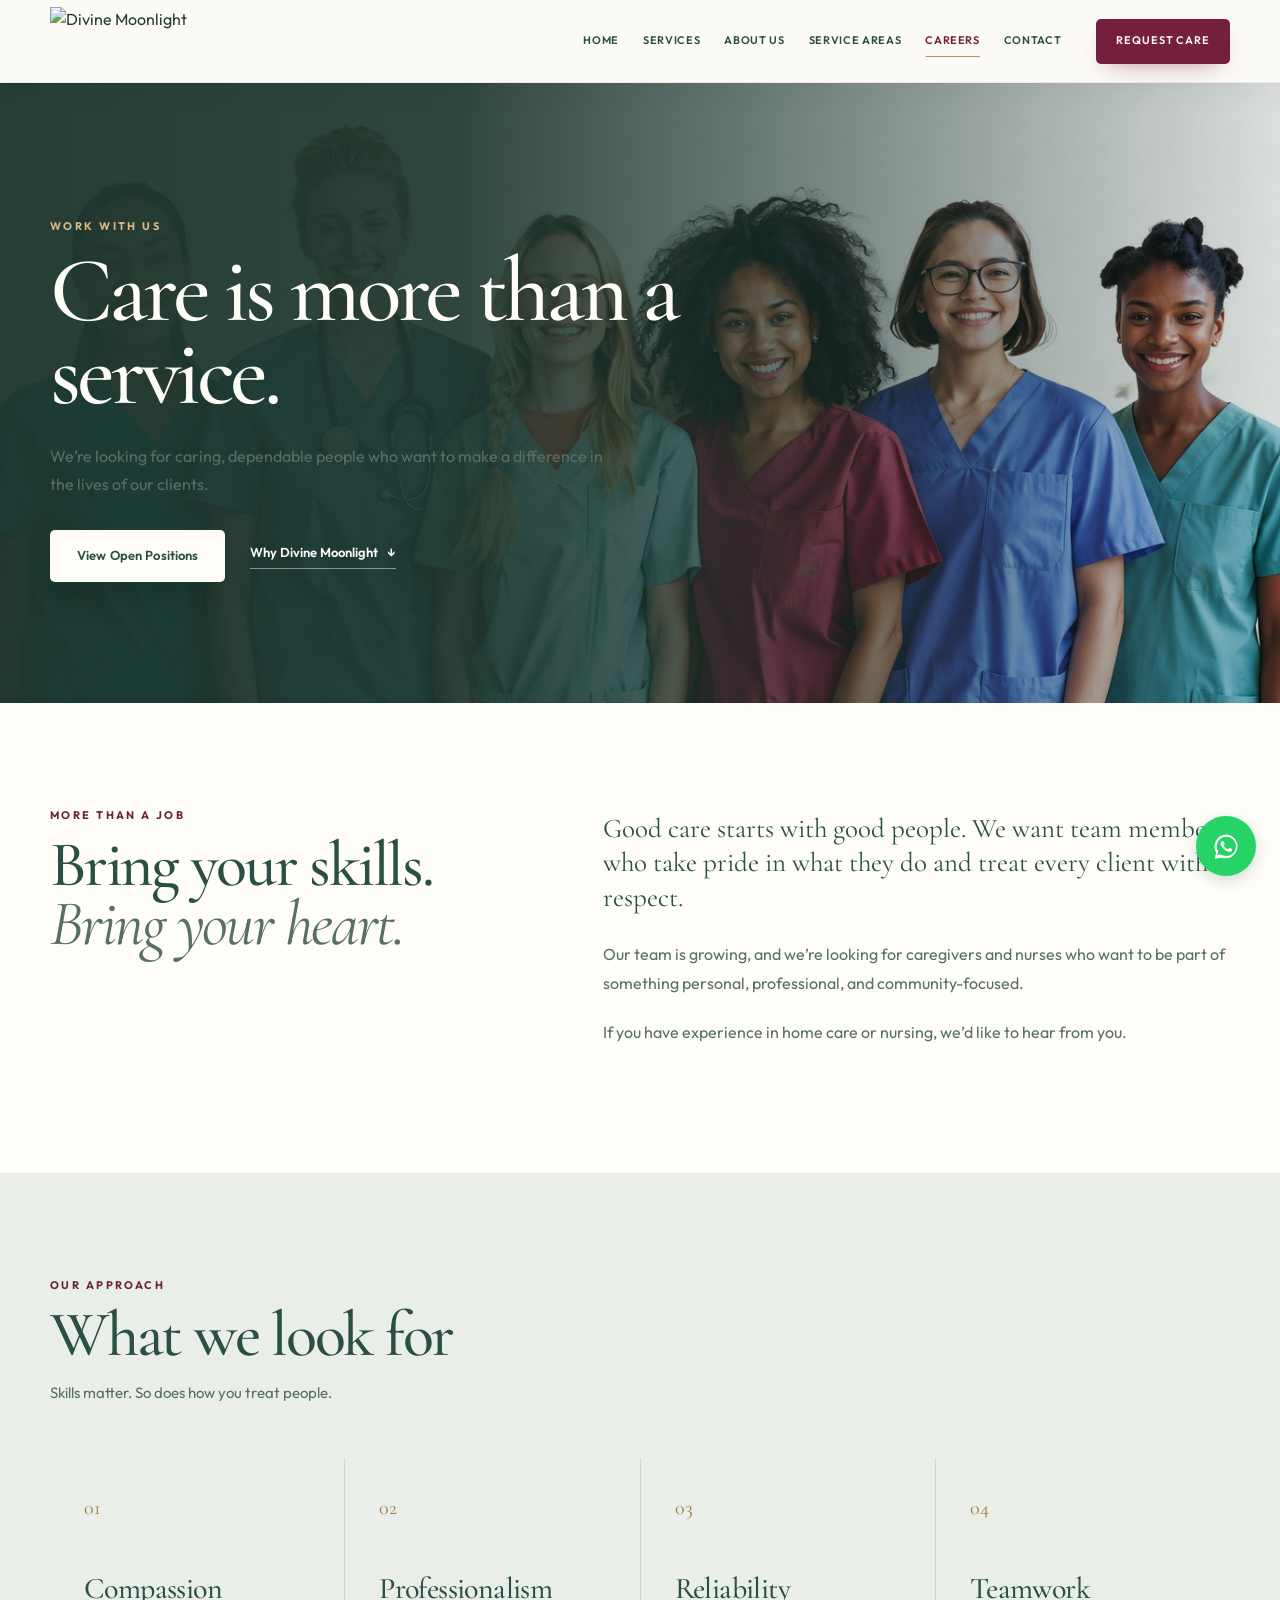
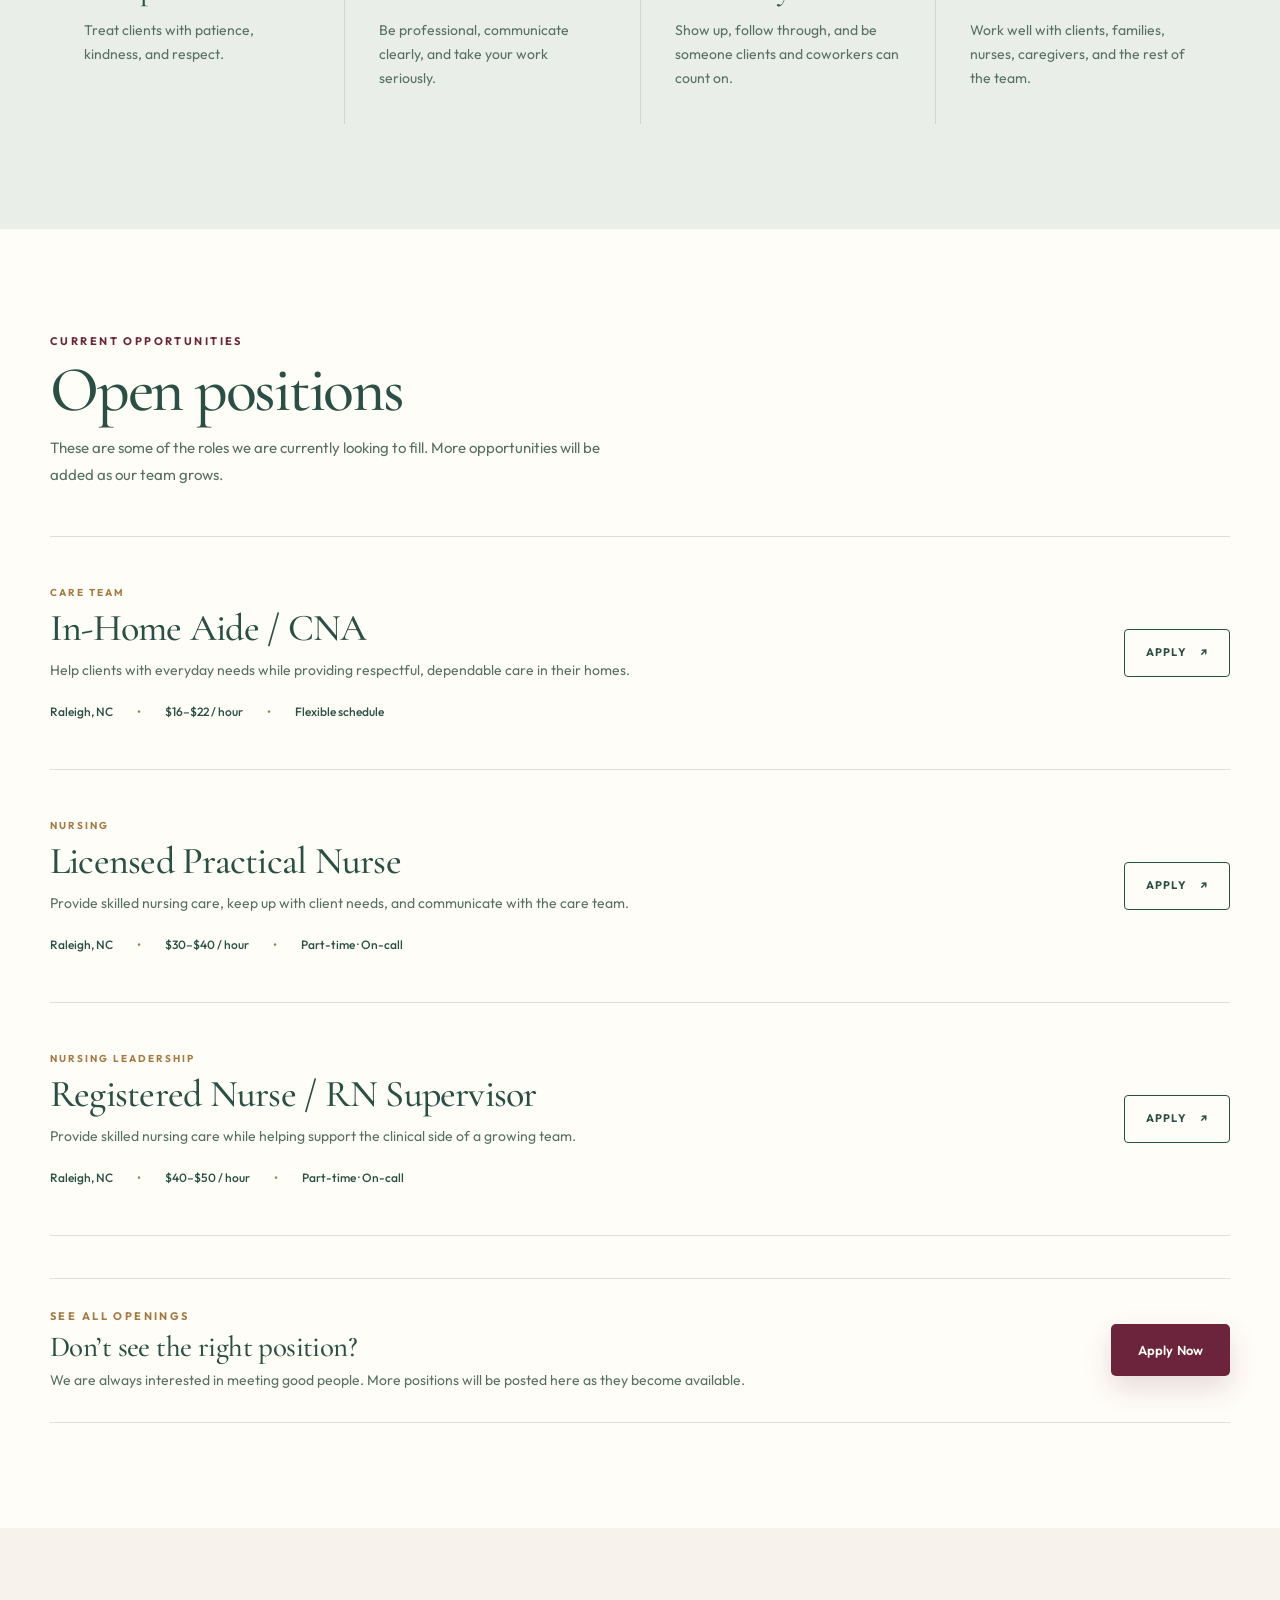
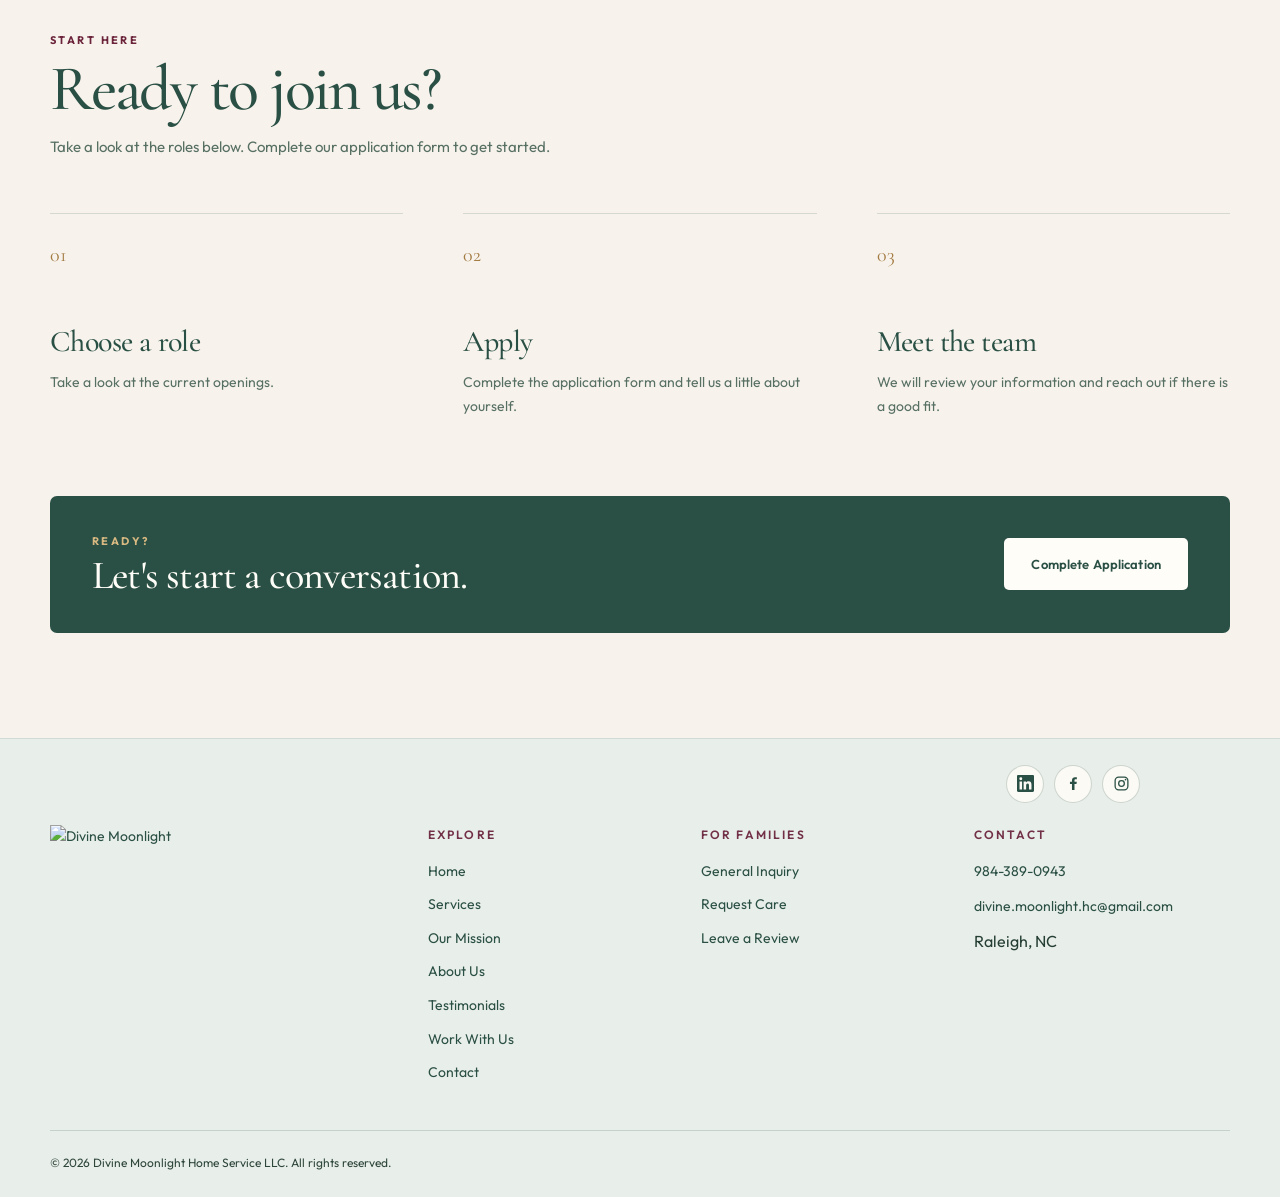
==== careers.html @ 2e3bc11a "Move footer social icons to right-side row" ====
<!DOCTYPE html>
<html lang="en">
<head>
  <meta charset="utf-8">
  <meta name="viewport" content="width=device-width, initial-scale=1">
  <title>Careers | Divine Moonlight Home Service LLC</title>
  <meta name="description" content="Join the Divine Moonlight Home Service LLC team. Explore opportunities for CNAs, LPNs, RNs, and other compassionate care professionals.">
  <meta name="theme-color" content="#2A4F44">
  <link rel="icon" href="favicon.svg">
  <link rel="stylesheet" href="styles.css?v=20261014-7">
  <link rel="stylesheet" href="careers.css?v=20261014-1">
</head>
<body class="careers-page">
  <a class="skip" href="#main-content">Skip to main content</a>
  <main id="main-content">
    <section class="careers-hero">
      <div class="careers-hero-image" aria-hidden="true"></div><div class="careers-hero-overlay" aria-hidden="true"></div>
      <div class="careers-hero-content container"><div class="eyebrow">WORK WITH US</div><h1>Care is more than a service.</h1><p>We’re looking for caring, dependable people who want to make a difference in the lives of our clients.</p><div class="careers-actions"><a class="btn btn-primary" href="#open-positions">View Open Positions</a><a class="careers-text-link" href="#why-divine">Why Divine Moonlight <span>↓</span></a></div></div>
    </section>
    <section class="careers-intro" id="why-divine"><div class="container careers-intro-grid"><div><div class="eyebrow">MORE THAN A JOB</div><h2>Bring your skills.<br><em>Bring your heart.</em></h2></div><div class="careers-copy"><p class="careers-lead">Good care starts with good people. We want team members who take pride in what they do and treat every client with respect.</p><p>Our team is growing, and we’re looking for caregivers and nurses who want to be part of something personal, professional, and community-focused.</p><p>If you have experience in home care or nursing, we’d like to hear from you.</p></div></div></section>
    <section class="careers-values"><div class="container"><div class="careers-heading"><div class="eyebrow">OUR APPROACH</div><h2>What we look for</h2><p>Skills matter. So does how you treat people.</p></div><div class="value-grid"><article class="value-card"><span>01</span><h3>Compassion</h3><p>Treat clients with patience, kindness, and respect.</p></article><article class="value-card"><span>02</span><h3>Professionalism</h3><p>Be professional, communicate clearly, and take your work seriously.</p></article><article class="value-card"><span>03</span><h3>Reliability</h3><p>Show up, follow through, and be someone clients and coworkers can count on.</p></article><article class="value-card"><span>04</span><h3>Teamwork</h3><p>Work well with clients, families, nurses, caregivers, and the rest of the team.</p></article></div></div></section>
    <section class="open-positions" id="open-positions"><div class="container"><div class="careers-heading positions-heading"><div class="eyebrow">CURRENT OPPORTUNITIES</div><h2>Open positions</h2><p>These are some of the roles we are currently looking to fill. More opportunities will be added as our team grows.</p></div>
      <div class="position-list">
        <article class="position-card"><div><div class="position-label">CARE TEAM</div><h3>In-Home Aide / CNA</h3><p>Help clients with everyday needs while providing respectful, dependable care in their homes.</p><div class="position-details"><span>Raleigh, NC</span><span>$16–$22 / hour</span><span>Flexible schedule</span></div></div><a class="position-apply" href="https://forms.cloud.microsoft/Pages/ResponsePage.aspx?id=DQSIkWdsW0yxEjajBLZtrQAAAAAAAAAAAAN__7UrW5lUNUtQVjZOSUpGNDRTNkdYNlNHREhQQkJMNS4u" target="_blank" rel="noopener">Apply <span>↗</span></a></article>
        <article class="position-card featured-position"><div><div class="position-label">NURSING</div><h3>Licensed Practical Nurse</h3><p>Provide skilled nursing care, keep up with client needs, and communicate with the care team.</p><div class="position-details"><span>Raleigh, NC</span><span>$30–$40 / hour</span><span>Part-time · On-call</span></div></div><a class="position-apply" href="https://forms.cloud.microsoft/Pages/ResponsePage.aspx?id=DQSIkWdsW0yxEjajBLZtrQAAAAAAAAAAAAN__7UrW5lUNtQVjZOSUpGNDRTNkdYNlNHREhQQkJMNS4u" target="_blank" rel="noopener">Apply <span>↗</span></a></article>
        <article class="position-card"><div><div class="position-label">NURSING LEADERSHIP</div><h3>Registered Nurse / RN Supervisor</h3><p>Provide skilled nursing care while helping support the clinical side of a growing team.</p><div class="position-details"><span>Raleigh, NC</span><span>$40–$50 / hour</span><span>Part-time · On-call</span></div></div><a class="position-apply" href="https://forms.cloud.microsoft/Pages/ResponsePage.aspx?id=DQSIkWdsW0yxEjajBLZtrQAAAAAAAAAAAAN__7UrW5lUNUtQVjZOSUpGNDRTNkdYNlNHREhQQkJMNS4u" target="_blank" rel="noopener">Apply <span>↗</span></a></article>
      </div>
      <div class="application-note"><div><div class="eyebrow">SEE ALL OPENINGS</div><h3>Don’t see the right position?</h3><p>We are always interested in meeting good people. More positions will be posted here as they become available.</p></div><a class="btn btn-primary" href="https://forms.cloud.microsoft/Pages/ResponsePage.aspx?id=DQSIkWdsW0yxEjajBLZtrQAAAAAAAAAAAAN__7UrW5lUNUtQVjZOSUpGNDRTNkdYNlNHREhQQkJMNS4u" target="_blank" rel="noopener">Apply Now</a></div>
    </div></section>
    <section class="how-to-apply" id="apply"><div class="container"><div class="careers-heading"><div class="eyebrow">START HERE</div><h2>Ready to join us?</h2><p>Take a look at the roles below. Complete our application form to get started.</p></div><div class="apply-grid"><div class="apply-step"><span>01</span><h3>Choose a role</h3><p>Take a look at the current openings.</p></div><div class="apply-step"><span>02</span><h3>Apply</h3><p>Complete the application form and tell us a little about yourself.</p></div><div class="apply-step"><span>03</span><h3>Meet the team</h3><p>We will review your information and reach out if there is a good fit.</p></div></div><div class="final-apply"><div><div class="eyebrow">READY?</div><h3>Let's start a conversation.</h3></div><a class="btn btn-primary" href="https://forms.cloud.microsoft/Pages/ResponsePage.aspx?id=DQSIkWdsW0yxEjajBLZtrQAAAAAAAAAAAAN__7UrW5lUNUtQVjZOSUpGNDRTNkdYNlNHREhQQkJMNS4u" target="_blank" rel="noopener">Complete Application</a></div></div></section>
  </main>
  <div id="shared-site-footer"></div><script src="script.js?v=20261014-1"></script><script src="careers.js?v=20261014-1"></script><script src="footer.js?v=20261014-6"></script>
  <script src="nav.js?v=20261014-1"></script>
</body>
</html>
---- styles.css ----
@import url('styles-legacy.css');

/* =========================================================
   DIVINE MOONLIGHT — HOMEPAGE HERO
   Styles for the single active hero in index.html.
   ========================================================= */

main > section.hero:first-of-type {
  position: relative;
  min-height: calc(100svh - 72px);
  height: calc(100svh - 72px);
  overflow: hidden;
  background: var(--cream);
  isolation: isolate;
}

main > section.hero:first-of-type .hero-grid {
  position: relative;
  min-height: 100%;
  height: 100%;
  grid-template-columns: 54% 46%;
}

main > section.hero:first-of-type .hero-copy {
  position: relative;
  z-index: 2;
  min-height: 100%;
  padding: 92px 48px 70px;
  display: flex;
  align-items: flex-start;
  background: linear-gradient(90deg,
    rgba(247,243,236,1) 0%,
    rgba(247,243,236,.98) 70%,
    rgba(247,243,236,.86) 100%);
}

main > section.hero:first-of-type .hero-copy > .container {
  width: 100%;
  max-width: 680px;
  margin: 0;
}

/* Remove the old "CARE WITH COMPASSION" treatment entirely. */
main > section.hero:first-of-type .eyebrow::before {
  content: none;
  display: none;
}

main > section.hero:first-of-type .eyebrow {
  margin: 0;
  padding: 0;
}

main > section.hero:first-of-type .eyebrow::after {
  content: 'Wake · Durham · Orange Counties, NC';
  display: block;
  margin: 0;
  color: var(--sage-dark);
  font-family: var(--sans);
  font-size: 12px;
  font-weight: 500;
  letter-spacing: .12em;
  line-height: 1.2;
  text-transform: uppercase;
}

/* Motto: centered, immediately beneath the navigation. */
main > section.hero:first-of-type h1 {
  position: absolute;
  top: 10px;
  left: 0;
  z-index: 5;
  width: 100%;
  max-width: none;
  margin: 0;
  padding: 0 24px;
  box-sizing: border-box;
  text-align: center;
  color: var(--sage-dark);
  font-family: var(--display);
  font-size: clamp(58px, 6.3vw, 92px);
  font-weight: 500;
  line-height: .9;
  letter-spacing: -.045em;
  pointer-events: none;
}

/* Supporting content stays left aligned beneath the centered motto. */
main > section.hero:first-of-type .hero-copy > .container > p {
  max-width: 570px;
  margin-top: 25px;
  color: var(--muted);
  font-family: var(--sans);
  font-size: 17px;
  line-height: 1.65;
}

main > section.hero:first-of-type .actions {
  display: flex;
  align-items: center;
  flex-wrap: wrap;
  gap: 25px;
  margin-top: 31px;
}

main > section.hero:first-of-type .actions .btn-secondary {
  display: none;
}

main > section.hero:first-of-type .text-link {
  display: inline-flex;
  align-items: center;
  gap: 9px;
  margin-top: 18px;
  padding-bottom: 4px;
  color: var(--sage-dark);
  border-bottom: 1px solid rgba(42,79,68,.3);
  font-family: var(--sans);
  font-size: 14px;
  font-weight: 500;
  text-decoration: none;
}

main > section.hero:first-of-type .hero-copy::after {
  content: 'NURSING POOL   ·   RN · LPN · CNA SUPPORT';
  position: absolute;
  left: 48px;
  bottom: 38px;
  padding-top: 16px;
  padding-right: 24px;
  border-top: 1px solid rgba(42,79,68,.18);
  color: var(--burgundy);
  font-family: var(--sans);
  font-size: 11px;
  font-weight: 700;
  letter-spacing: .14em;
}

main > section.hero:first-of-type .hero-image {
  min-height: 100%;
  position: relative;
  overflow: hidden;
}

main > section.hero:first-of-type .hero-image img {
  width: 100%;
  height: 100%;
  object-fit: cover;
  object-position: 52% center;
  transform: scale(1.015);
}

/* Mobile keeps the motto centered but lets supporting content use the full width. */
@media (max-width: 700px) {
  main > section.hero:first-of-type {
    min-height: calc(100svh - 72px);
    height: auto;
  }

  main > section.hero:first-of-type .hero-grid {
    min-height: calc(100svh - 72px);
    height: auto;
    display: block;
  }

  main > section.hero:first-of-type .hero-copy {
    min-height: calc(100svh - 72px);
    padding: 82px 16px 105px;
    background: rgba(247,243,236,.91);
  }

  main > section.hero:first-of-type h1 {
    top: 8px;
    padding: 0 16px;
    font-size: clamp(46px, 13vw, 68px);
  }

  main > section.hero:first-of-type .hero-image {
    position: absolute;
    inset: 0;
    z-index: -1;
    opacity: .28;
  }

  main > section.hero:first-of-type .hero-copy::after {
    left: 16px;
    right: 16px;
    bottom: 30px;
    padding-right: 0;
    font-size: 10px;
    letter-spacing: .11em;
  }
}


/* =========================================================
   DIVINE MOONLIGHT — HERO FINAL POLISH
   ========================================================= */

/* Full-bleed photographic hero with a soft editorial fade into the copy. */
main > section.hero:first-of-type {
  position: relative !important;
  min-height: calc(100svh - 72px) !important;
  height: calc(100svh - 72px) !important;
  overflow: hidden !important;
  background: var(--cream) !important;
  isolation: isolate !important;
}

main > section.hero:first-of-type .hero-grid {
  display: block !important;
  position: relative !important;
  width: 100% !important;
  height: 100% !important;
  min-height: 100% !important;
}

main > section.hero:first-of-type .hero-image {
  position: absolute !important;
  inset: 0 !important;
  width: 100% !important;
  height: 100% !important;
  min-height: 0 !important;
  z-index: 0 !important;
  overflow: hidden !important;
}

main > section.hero:first-of-type .hero-image picture {
  display: block !important;
  width: 100% !important;
  height: 100% !important;
}

.hero-image img {
  display: block !important;
  width: 100% !important;
  height: 100% !important;
  object-fit: cover !important;
  object-position: center center !important;
  transform: scale(1.02) !important;
}

main > section.hero:first-of-type .hero-image::after {
  content: '' !important;
  position: absolute !important;
  inset: 0 !important;
  z-index: 1 !important;
  pointer-events: none !important;
  background:
    linear-gradient(
      90deg,
      rgba(247,243,236,.99) 0%,
      rgba(247,243,236,.96) 22%,
      rgba(247,243,236,.82) 42%,
      rgba(247,243,236,.50) 57%,
      rgba(247,243,236,.16) 72%,
      rgba(247,243,236,0) 100%
    ) !important;
}

/* Copy sits over the photograph rather than occupying a separate column. */
main > section.hero:first-of-type .hero-copy {
  position: relative !important;
  z-index: 2 !important;
  width: 100% !important;
  height: 100% !important;
  min-height: 100% !important;
  box-sizing: border-box !important;
  padding: 0 !important;
  display: block !important;
  background: transparent !important;
}

main > section.hero:first-of-type .hero-copy > .container {
  width: 100% !important;
  max-width: 1320px !important;
  height: 100% !important;
  margin: 0 auto !important;
  padding: 0 56px !important;
  box-sizing: border-box !important;
}

/* The motto is centered against the entire viewport, not the left column. */
main > section.hero:first-of-type h1 {
  position: absolute !important;
  top: 22px !important;
  left: 0 !important;
  right: 0 !important;
  z-index: 4 !important;
  width: 100% !important;
  max-width: none !important;
  margin: 0 !important;
  padding: 0 30px !important;
  box-sizing: border-box !important;
  text-align: center !important;
  color: var(--sage-dark) !important;
  font-family: var(--display) !important;
  font-size: clamp(58px, 6vw, 92px) !important;
  font-weight: 500 !important;
  line-height: .88 !important;
  letter-spacing: -.045em !important;
  white-space: nowrap !important;
}

/* Service area appears once, beneath the motto, aligned with the left copy. */
main > section.hero:first-of-type .eyebrow {
  position: absolute !important;
  top: 148px !important;
  left: 56px !important;
  margin: 0 !important;
  padding: 0 !important;
  color: var(--burgundy) !important;
  font-family: var(--sans) !important;
  font-size: 12px !important;
  font-weight: 700 !important;
  letter-spacing: .18em !important;
  line-height: 1.2 !important;
  text-transform: uppercase !important;
}

main > section.hero:first-of-type .eyebrow::before,
main > section.hero:first-of-type .eyebrow::after {
  content: none !important;
  display: none !important;
}

/* Left-side content has a deliberate rhythm and never collides with the motto. */
main > section.hero:first-of-type .hero-copy > .container > p {
  position: absolute !important;
  top: 205px !important;
  left: 56px !important;
  max-width: 560px !important;
  margin: 0 !important;
  color: var(--ink) !important;
  font-family: var(--sans) !important;
  font-size: 17px !important;
  line-height: 1.65 !important;
  text-shadow: 0 1px 12px rgba(247,243,236,.35) !important;
}

main > section.hero:first-of-type .hero-copy > .container > p::after {
  content: none !important;
}

main > section.hero:first-of-type .actions {
  position: absolute !important;
  top: 350px !important;
  left: 56px !important;
  margin: 0 !important;
  display: flex !important;
  align-items: center !important;
  gap: 22px !important;
}

main > section.hero:first-of-type .actions .btn-secondary {
  display: none !important;
}

main > section.hero:first-of-type .actions .btn-primary {
  min-height: 54px !important;
  padding: 0 29px !important;
  border-radius: 999px !important;
  font-size: 14px !important;
  font-weight: 600 !important;
  box-shadow: 0 14px 34px rgba(90,24,48,.18) !important;
}

main > section.hero:first-of-type .actions .btn-primary::after {
  content: ' →' !important;
  font-size: 17px !important;
}

main > section.hero:first-of-type .text-link {
  position: absolute !important;
  top: 430px !important;
  left: 56px !important;
  display: inline-flex !important;
  margin: 0 !important;
  padding-bottom: 5px !important;
  color: var(--sage-dark) !important;
  border-bottom: 1px solid rgba(42,79,68,.35) !important;
  font-family: var(--sans) !important;
  font-size: 14px !important;
  font-weight: 600 !important;
  text-decoration: none !important;
}

main > section.hero:first-of-type .hero-copy::after {
  content: 'NURSING POOL   ·   RN · LPN · CNA SUPPORT' !important;
  position: absolute !important;
  left: 56px !important;
  bottom: 38px !important;
  z-index: 4 !important;
  padding: 15px 28px 0 0 !important;
  border-top: 1px solid rgba(42,79,68,.22) !important;
  color: var(--burgundy) !important;
  font-family: var(--sans) !important;
  font-size: 10px !important;
  font-weight: 700 !important;
  letter-spacing: .16em !important;
}

/* Subtle readability veil behind the left copy, while keeping the photo visible. */
main > section.hero:first-of-type .hero-copy::before {
  content: '' !important;
  position: absolute !important;
  inset: 0 !important;
  z-index: -1 !important;
  pointer-events: none !important;
}

/* Mobile: keep the full photo, but make the copy more legible. */
@media (max-width: 900px) {
  main > section.hero:first-of-type h1 {
    font-size: clamp(52px, 7vw, 76px) !important;
  }

  main > section.hero:first-of-type .hero-copy > .container {
    padding: 0 32px !important;
  }

  main > section.hero:first-of-type .eyebrow,
  main > section.hero:first-of-type .hero-copy > .container > p,
  main > section.hero:first-of-type .actions,
  main > section.hero:first-of-type .text-link {
    left: 32px !important;
  }

  main > section.hero:first-of-type .eyebrow {
    top: 140px !important;
  }

  main > section.hero:first-of-type .hero-copy > .container > p {
    top: 192px !important;
    max-width: 500px !important;
  }

  main > section.hero:first-of-type .actions {
    top: 345px !important;
  }

  main > section.hero:first-of-type .text-link {
    top: 425px !important;
  }
}

@media (max-width: 700px) {
  main > section.hero:first-of-type {
    min-height: calc(100svh - 72px) !important;
    height: calc(100svh - 72px) !important;
  }

  main > section.hero:first-of-type .hero-copy > .container {
    padding: 0 20px !important;
  }

  main > section.hero:first-of-type h1 {
    top: 20px !important;
    padding: 0 16px !important;
    font-size: clamp(42px, 12vw, 62px) !important;
    white-space: normal !important;
  }

  main > section.hero:first-of-type .hero-image::after {
    background:
      linear-gradient(
        180deg,
        rgba(247,243,236,.94) 0%,
        rgba(247,243,236,.82) 30%,
        rgba(247,243,236,.62) 58%,
        rgba(247,243,236,.28) 100%
      ) !important;
  }

  main > section.hero:first-of-type .eyebrow {
    top: 150px !important;
    left: 20px !important;
    right: 20px !important;
    font-size: 10px !important;
    letter-spacing: .12em !important;
  }

  main > section.hero:first-of-type .hero-copy > .container > p {
    top: 195px !important;
    left: 20px !important;
    right: 20px !important;
    max-width: 520px !important;
    font-size: 16px !important;
    line-height: 1.55 !important;
  }

  main > section.hero:first-of-type .actions {
    top: 335px !important;
    left: 20px !important;
  }

  main > section.hero:first-of-type .text-link {
    top: 415px !important;
    left: 20px !important;
  }

  main > section.hero:first-of-type .hero-copy::after {
    left: 20px !important;
    bottom: 28px !important;
    font-size: 9px !important;
    letter-spacing: .10em !important;
  }
}

@media (max-width: 420px) {
  main > section.hero:first-of-type h1 {
    top: 18px !important;
    font-size: clamp(40px, 12vw, 54px) !important;
  }

  main > section.hero:first-of-type .eyebrow {
    top: 140px !important;
  }

  main > section.hero:first-of-type .hero-copy > .container > p {
    top: 183px !important;
  }

  main > section.hero:first-of-type .actions {
    top: 330px !important;
  }

  main > section.hero:first-of-type .text-link {
    top: 410px !important;
  }
}

/* =========================================
   DIVINE MOONLIGHT — MISSION PAGE
   ========================================= */

.mission-page {
  --sage: #687563;
  --sage-dark: #4d594b;
  --burgundy: #6b3039;
  --gold: #b4975a;
  --gold-light: #d4bd82;
  --cream: #f7f4ed;
  --warm-white: #fcfbf8;
  --text: #2f302c;
  --muted: #73756d;

  background: var(--warm-white);
  color: var(--text);
  overflow: hidden;
}


/* =========================================
   HERO
   ========================================= */

.mission-hero {
  min-height: 82vh;

  position: relative;

  display: flex;
  align-items: center;
  justify-content: center;

  text-align: center;

  background:
    radial-gradient(
      circle at 50% 35%,
      rgba(180, 151, 90, 0.13),
      transparent 35%
    ),
    linear-gradient(
      180deg,
      #f8f6f0 0%,
      #f3f1e9 100%
    );

  padding: 120px 24px 100px;
}


.mission-hero::before {
  content: "";

  position: absolute;
  inset: 28px;

  border: 1px solid rgba(180, 151, 90, 0.28);

  pointer-events: none;
}


.mission-hero-glow {
  position: absolute;

  width: 480px;
  height: 480px;

  border-radius: 50%;

  background: rgba(180, 151, 90, 0.07);

  filter: blur(20px);

  pointer-events: none;
}


.mission-hero-content {
  position: relative;

  max-width: 850px;

  z-index: 2;
}


.mission-eyebrow {
  display: inline-block;

  font-family: "Outfit", sans-serif;

  font-size: 12px;
  font-weight: 600;

  letter-spacing: 4px;

  color: var(--burgundy);

  margin-bottom: 28px;
}


.mission-hero h1 {
  margin: 0;

  font-family: "Cormorant Garamond", Georgia, serif;

  font-size: clamp(60px, 7vw, 96px);

  line-height: 0.9;

  font-weight: 500;

  letter-spacing: -2px;

  color: var(--sage-dark);
}


.mission-hero h1 em {
  color: var(--burgundy);

  font-weight: 400;
}


.crown-divider {
  display: flex;
  align-items: center;
  justify-content: center;

  gap: 18px;

  margin: 34px auto 30px;

  width: min(400px, 80%);
}


.crown-divider span {
  height: 1px;

  flex: 1;

  background: linear-gradient(
    90deg,
    transparent,
    rgba(180, 151, 90, 0.7)
  );
}


.crown-divider span:last-child {
  background: linear-gradient(
    90deg,
    rgba(180, 151, 90, 0.7),
    transparent
  );
}


.crown-symbol {
  font-family: Georgia, serif;

  font-size: 30px;

  line-height: 1;

  color: var(--gold);
}


.mission-intro {
  max-width: 720px;

  margin: 0 auto;

  font-family: "Outfit", sans-serif;

  font-size: 17px;

  line-height: 1.8;

  color: var(--muted);
}


.scroll-indicator {
  position: absolute;

  bottom: 34px;
  left: 50%;

  transform: translateX(-50%);

  display: flex;
  flex-direction: column;
  align-items: center;

  gap: 9px;
}


.scroll-indicator span {
  font-family: "Outfit", sans-serif;

  font-size: 9px;

  letter-spacing: 3px;

  font-weight: 600;

  color: #88877e;
}


.scroll-line {
  width: 1px;
  height: 34px;

  background: var(--gold);

  opacity: 0.65;
}


/* =========================================
   MAIN CONTENT
   ========================================= */

.mission-content {
  max-width: 1180px;

  margin: 0 auto;

  padding: 140px 60px 130px;
}


/* =========================================
   SECTION HEADING
   ========================================= */

.mission-section-heading {
  display: grid;

  grid-template-columns: 100px 1fr;

  gap: 30px;

  margin-bottom: 100px;
}


.section-number {
  font-family: "Cormorant Garamond", Georgia, serif;

  font-size: 22px;

  color: var(--gold);

  padding-top: 12px;
}


.small-heading {
  display: block;

  font-family: "Outfit", sans-serif;

  font-size: 11px;

  font-weight: 600;

  letter-spacing: 3px;

  color: var(--burgundy);

  margin-bottom: 16px;
}


.mission-section-heading h2 {
  margin: 0;

  font-family: "Cormorant Garamond", Georgia, serif;

  font-size: clamp(52px, 6vw, 78px);

  line-height: 0.92;

  font-weight: 500;

  color: var(--sage-dark);

  letter-spacing: -1px;
}


.mission-section-heading h2 em {
  color: var(--burgundy);

  font-weight: 400;
}


/* =========================================
   COPY
   ========================================= */

.mission-copy {
  max-width: 930px;

  margin-left: auto;
}


/* =========================================
   FIRST STATEMENT
   ========================================= */

.mission-statement {
  display: grid;

  grid-template-columns: 1fr 1.5fr;

  gap: 70px;

  margin-bottom: 90px;
}


.mission-statement p {
  margin: 0;

  font-family: "Outfit", sans-serif;

  font-size: 17px;

  line-height: 1.9;

  color: var(--muted);
}


.mission-statement p:first-child {
  font-family: "Cormorant Garamond", Georgia, serif;

  font-size: 36px;

  line-height: 1.1;

  color: var(--sage-dark);
}


/* =========================================
   FAMILY HIGHLIGHT
   ========================================= */

.mission-highlight {
  position: relative;

  background: var(--cream);

  padding: 65px 75px 65px 100px;

  margin-bottom: 100px;

  border-left: 3px solid var(--gold);
}


.highlight-mark {
  position: absolute;

  left: 36px;
  top: 34px;

  font-family: Georgia, serif;

  font-size: 70px;

  line-height: 1;

  color: var(--gold);

  opacity: 0.6;
}


.mission-highlight p {
  position: relative;

  margin: 0;

  font-family: "Cormorant Garamond", Georgia, serif;

  font-size: clamp(28px, 3vw, 39px);

  line-height: 1.3;

  color: var(--sage-dark);
}


/* =========================================
   PROFESSIONALISM SECTION
   ========================================= */

.mission-professional {
  display: grid;

  grid-template-columns: 1fr 1.15fr;

  gap: 80px;

  align-items: end;

  margin-bottom: 110px;
}


.professional-heading h3 {
  margin: 0;

  font-family: "Cormorant Garamond", Georgia, serif;

  font-size: clamp(42px, 4vw, 58px);

  line-height: 0.98;

  font-weight: 500;

  color: var(--sage-dark);
}


.professional-heading h3 em {
  color: var(--burgundy);

  font-weight: 400;
}


.mission-professional > p {
  margin: 0;

  font-family: "Outfit", sans-serif;

  font-size: 17px;

  line-height: 1.9;

  color: var(--muted);
}


/* =========================================
   CLOSING
   ========================================= */

.mission-closing {
  padding-left: 60px;

  margin-bottom: 110px;
}


.closing-line {
  width: 50px;
  height: 2px;

  background: var(--gold);

  margin-bottom: 28px;
}


.mission-closing p {
  max-width: 750px;

  margin: 0;

  font-family: "Outfit", sans-serif;

  font-size: 17px;

  line-height: 1.85;

  color: var(--muted);
}


.mission-closing .closing-lead {
  font-family: "Cormorant Garamond", Georgia, serif;

  font-size: clamp(34px, 4vw, 48px);

  line-height: 1.1;

  color: var(--sage-dark);

  margin-bottom: 18px;
}


.mission-closing strong {
  color: var(--burgundy);

  font-weight: 500;
}


/* =========================================
   FINAL STATEMENT
   ========================================= */

.mission-final {
  position: relative;

  text-align: center;

  max-width: 780px;

  margin: 0 auto;

  padding-top: 70px;
}


.mission-final::before {
  content: "";

  position: absolute;

  top: 0;
  left: 50%;

  transform: translateX(-50%);

  width: 80px;
  height: 1px;

  background: var(--gold);
}


.final-crown {
  font-family: Georgia, serif;

  font-size: 38px;

  color: var(--gold);

  margin-bottom: 24px;
}


.mission-final p {
  margin: 0;

  font-family: "Cormorant Garamond", Georgia, serif;

  font-size: clamp(28px, 3vw, 39px);

  line-height: 1.35;

  color: var(--sage-dark);
}


.mission-final span {
  color: var(--burgundy);
}


/* =========================================
   SCROLL REVEAL
   ========================================= */

.reveal {
  opacity: 0;

  transform: translateY(28px);

  transition:
    opacity 0.8s ease,
    transform 0.8s ease;
}


.reveal.visible {
  opacity: 1;

  transform: translateY(0);
}


/* =========================================
   MOBILE
   ========================================= */

@media (max-width: 800px) {

  .mission-hero {
    min-height: 78vh;

    padding: 100px 24px 90px;
  }


  .mission-hero::before {
    inset: 16px;
  }


  .mission-hero h1 {
    font-size: clamp(50px, 15vw, 72px);

    letter-spacing: -1px;
  }


  .mission-intro {
    font-size: 15px;

    line-height: 1.7;
  }


  .mission-content {
    padding: 90px 25px;
  }


  .mission-section-heading {
    grid-template-columns: 1fr;

    gap: 12px;

    margin-bottom: 65px;
  }


  .section-number {
    padding: 0;
  }


  .mission-copy {
    margin: 0;
  }


  .mission-statement {
    grid-template-columns: 1fr;

    gap: 25px;

    margin-bottom: 65px;
  }


  .mission-statement p:first-child {
    font-size: 34px;
  }


  .mission-highlight {
    padding: 50px 30px 50px 60px;

    margin-bottom: 70px;
  }


  .highlight-mark {
    left: 22px;
    top: 27px;

    font-size: 52px;
  }


  .mission-highlight p {
    font-size: 28px;
  }


  .mission-professional {
    grid-template-columns: 1fr;

    gap: 28px;

    margin-bottom: 80px;
  }


  .professional-heading h3 {
    font-size: 42px;
  }


  .mission-closing {
    padding-left: 25px;

    margin-bottom: 80px;
  }


  .mission-closing .closing-lead {
    font-size: 36px;
  }


  .mission-final p {
    font-size: 29px;
  }

}


/* =========================================
   REDUCED MOTION
   ========================================= */

@media (prefers-reduced-motion: reduce) {

  .reveal {
    opacity: 1;

    transform: none;

    transition: none;
  }

}



/* =========================================
   DIVINE MOONLIGHT — FOUNDERS SECTION
   ========================================= */

.founders-section {
  position: relative;
  overflow: hidden;
  padding: 115px 0 105px;
  background: #f7f3ec;
  color: #2f302c;
}

.founders-section,
.founders-section * {
  box-sizing: border-box;
}

.founders-inner {
  position: relative;
  z-index: 2;
}

.founders-background {
  position: absolute;
  inset: 0;
  pointer-events: none;
  overflow: hidden;
  opacity: .06;
}

.flag-star {
  position: absolute;
  width: 420px;
  height: 300px;
  right: -70px;
  top: 20px;
  background: #27455d;
  border-radius: 0 0 100% 0;
  clip-path: polygon(0 0,100% 0,100% 100%,0 0);
}

.flag-stripe {
  position: absolute;
  right: -120px;
  width: 760px;
  height: 16px;
  background: #6b3039;
  transform: rotate(-12deg);
}

.stripe-one { top: 110px; }
.stripe-two { top: 180px; }
.stripe-three { top: 250px; }

.founders-intro {
  max-width: 760px;
  margin-bottom: 55px;
}

.founders-kicker,
.founder-role {
  display: block;
  color: #6b3039;
  font: 700 11px/1.2 Arial, sans-serif;
  letter-spacing: .18em;
  text-transform: uppercase;
}

.founders-intro h2 {
  margin: 12px 0 18px;
  color: #4d594b;
  font-family: "Cormorant Garamond", Georgia, serif;
  font-size: clamp(54px, 7vw, 88px);
  line-height: .88;
  font-weight: 500;
  letter-spacing: -.03em;
}

.founders-intro h2 em {
  color: #6b3039;
  font-weight: 400;
}

.founders-intro p {
  max-width: 690px;
  margin: 0;
  color: #73756d;
  font: 400 16px/1.8 "Outfit", Arial, sans-serif;
}

.founders-feature {
  display: grid;
  grid-template-columns: minmax(300px,.9fr) minmax(360px,1.1fr);
  min-height: 610px;
  background: #fff;
  box-shadow: 0 24px 70px rgba(42,79,68,.10);
}

.founder-image-wrap {
  position: relative;
  min-height: 610px;
  overflow: hidden;
  background: #d9d4ca;
}

.founder-image-wrap img {
  display: block;
  width: 100%;
  height: 100%;
  min-height: 610px;
  object-fit: cover;
  object-position: center 18%;
}

.founder-image-wrap:after {
  content: "";
  position: absolute;
  inset: 45% 0 0;
  background: linear-gradient(transparent, rgba(20,30,25,.72));
}

.founder-image-label {
  position: absolute;
  z-index: 2;
  left: 34px;
  right: 25px;
  bottom: 30px;
  color: #fff;
}

.founder-image-label span {
  display: block;
  font: 700 10px/1 Arial, sans-serif;
  letter-spacing: .18em;
  text-transform: uppercase;
  margin-bottom: 8px;
  opacity: .85;
}

.founder-image-label strong {
  font: 500 43px/.9 "Cormorant Garamond", Georgia, serif;
}

.founder-story {
  padding: 72px 70px;
  display: flex;
  flex-direction: column;
  justify-content: center;
}

.founder-number {
  display: block;
  color: #b4975a;
  font: 400 20px/1 "Cormorant Garamond", Georgia, serif;
  margin-bottom: 20px;
}

.founder-story .founder-role {
  margin-bottom: 18px;
}

.founder-story h3,
.josephine-copy h3 {
  margin: 0 0 25px;
  color: #4d594b;
  font: 500 clamp(43px,4.5vw,64px)/.92 "Cormorant Garamond", Georgia, serif;
  letter-spacing: -.02em;
}

.founder-story h3 em,
.josephine-copy h3 em {
  color: #6b3039;
  font-weight: 400;
}

.founder-story p,
.josephine-copy p {
  margin: 0 0 18px;
  color: #73756d;
  font: 400 15.5px/1.8 "Outfit", Arial, sans-serif;
}

.founder-rule {
  width: 55px;
  height: 2px;
  background: #b4975a;
  margin: 12px 0 22px;
}

.founder-quote {
  color: #4d594b !important;
  font-family: "Cormorant Garamond", Georgia, serif !important;
  font-size: 24px !important;
  line-height: 1.3 !important;
}

/* Josephine is presented as the visionary, with a cleaner editorial layout. */
.founders-josephine {
  display: grid;
  grid-template-columns: minmax(320px,.85fr) minmax(360px,1.15fr);
  min-height: 500px;
  margin-top: 32px;
  background: #fff;
  border-top: 1px solid rgba(180,151,90,.35);
  box-shadow: 0 20px 55px rgba(42,79,68,.08);
}

.josephine-photo {
  position: relative;
  min-height: 500px;
  overflow: hidden;
  background: #e7e1d6;
}

.josephine-photo img {
  display: block;
  width: 100%;
  height: 100%;
  min-height: 500px;
  object-fit: cover;
  object-position: center center;
}

.josephine-placeholder {
  position: absolute;
  inset: 0;
  display: none;
  align-items: center;
  justify-content: center;
  color: #687563;
  background: #e7e1d6;
  font: 500 42px/1 "Cormorant Garamond", Georgia, serif;
}

.josephine-copy {
  padding: 70px 75px;
  display: flex;
  flex-direction: column;
  justify-content: center;
}

.josephine-copy .founder-number {
  color: #b4975a;
}

.josephine-copy .founder-role {
  margin-bottom: 18px;
}

.josephine-copy h3 {
  font-size: clamp(44px,4.3vw,62px);
}

.founders-closing {
  display: none;
}

@media (max-width:850px) {
  .founders-section {
    padding: 85px 0;
  }

  .founders-feature,
  .founders-josephine {
    grid-template-columns: 1fr;
  }

  .founder-image-wrap,
  .founder-image-wrap img {
    min-height: 470px;
  }

  .founder-story {
    padding: 52px 38px;
  }

  .josephine-photo,
  .josephine-photo img {
    min-height: 420px;
  }

  .josephine-copy {
    padding: 52px 38px;
  }
}

@media (max-width:600px) {
  .founders-intro {
    margin-bottom: 38px;
  }

  .founders-intro h2 {
    font-size: 56px;
  }

  .founder-image-wrap,
  .founder-image-wrap img {
    min-height: 400px;
  }

  .founder-story {
    padding: 42px 25px;
  }

  .founder-story h3,
  .josephine-copy h3 {
    font-size: 44px;
  }

  .josephine-photo,
  .josephine-photo img {
    min-height: 340px;
  }

  .josephine-copy {
    padding: 45px 25px;
  }
}

/* =========================================================
   HOMEPAGE MISSION — REFINED
   ========================================================= */

.home-mission {
  --sage: #687563;
  --sage-dark: #4d594b;
  --burgundy: #6b3039;
  --gold: #b4975a;
  --cream: #f7f4ed;
  --warm-white: #fcfbf8;
  --muted: #73756d;

  position: relative;
  background: var(--warm-white);
  padding: 125px 30px;
  overflow: hidden;
}

.home-mission::before {
  content: "";
  position: absolute;
  width: 500px;
  height: 500px;
  border-radius: 50%;
  top: -250px;
  right: -180px;
  background: rgba(180, 151, 90, 0.06);
  pointer-events: none;
}

.home-mission-inner {
  max-width: 1180px;
  margin: 0 auto;
  display: grid;
  grid-template-columns: 0.9fr 1.1fr;
  column-gap: 90px;
  row-gap: 75px;
  position: relative;
}

.home-mission-heading {
  padding-top: 5px;
}

.home-mission-eyebrow {
  display: block;
  font-family: "Outfit", sans-serif;
  font-size: 11px;
  font-weight: 600;
  letter-spacing: 3.5px;
  color: var(--burgundy);
  margin-bottom: 20px;
}

.home-mission-heading h2 {
  margin: 0;
  font-family: "Cormorant Garamond", Georgia, serif;
  font-size: clamp(55px, 6vw, 78px);
  line-height: 0.9;
  font-weight: 500;
  letter-spacing: -1px;
  color: var(--sage-dark);
}

.home-mission-heading h2 em {
  color: var(--burgundy);
  font-weight: 400;
}

.home-mission-crown {
  display: flex;
  align-items: center;
  gap: 14px;
  width: 260px;
  margin-top: 32px;
}

.home-mission-crown span {
  height: 1px;
  flex: 1;
  background: rgba(180, 151, 90, 0.55);
}

.home-mission-crown div {
  font-family: Georgia, serif;
  font-size: 25px;
  color: var(--gold);
}

.home-mission-content {
  max-width: 600px;
  padding-top: 35px;
}

.home-mission-content p {
  margin: 0 0 24px;
  font-family: "Outfit", sans-serif;
  font-size: 16px;
  line-height: 1.85;
  color: var(--muted);
}

.home-mission-content .home-mission-lead {
  font-size: 19px;
  line-height: 1.75;
  color: var(--sage-dark);
  margin-bottom: 28px;
}

.mission-link {
  display: inline-flex;
  align-items: center;
  gap: 14px;
  margin-top: 14px;
  padding-bottom: 7px;
  border-bottom: 1px solid var(--gold);
  text-decoration: none;
  font-family: "Outfit", sans-serif;
  font-size: 12px;
  font-weight: 600;
  letter-spacing: 1.5px;
  text-transform: uppercase;
  color: var(--burgundy);
  transition: gap 0.3s ease, color 0.3s ease;
}

.mission-link:hover {
  gap: 20px;
  color: var(--sage-dark);
}

.mission-arrow {
  font-size: 18px;
  line-height: 1;
}

.home-mission-quote {
  grid-column: 1 / -1;
  position: relative;
  background: var(--cream);
  padding: 55px 90px 50px;
  margin-top: 5px;
  border-left: 3px solid var(--gold);
  text-align: center;
}

.home-mission-quote .quote-mark {
  position: absolute;
  left: 38px;
  top: 30px;
  font-family: Georgia, serif;
  font-size: 70px;
  line-height: 1;
  color: var(--gold);
  opacity: 0.55;
}

.home-mission-quote p {
  max-width: 850px;
  margin: 0 auto 28px;
  font-family: "Cormorant Garamond", Georgia, serif;
  font-size: clamp(29px, 3.2vw, 42px);
  line-height: 1.25;
  font-weight: 400;
  color: var(--sage-dark);
}

.home-mission-quote .quote-line {
  width: 45px;
  height: 1px;
  background: var(--gold);
  margin: 0 auto 17px;
}

.home-mission-quote > span {
  font-family: "Outfit", sans-serif;
  font-size: 9px;
  font-weight: 600;
  letter-spacing: 3px;
  color: var(--burgundy);
}

.reveal-mission {
  opacity: 0;
  transform: translateY(24px);
  transition: opacity 0.75s ease, transform 0.75s ease;
}

.reveal-mission.visible {
  opacity: 1;
  transform: translateY(0);
}

@media (max-width: 800px) {
  .home-mission {
    padding: 90px 24px;
  }

  .home-mission-inner {
    display: block;
  }

  .home-mission-heading {
    margin-bottom: 45px;
  }

  .home-mission-heading h2 {
    font-size: clamp(52px, 15vw, 70px);
  }

  .home-mission-crown {
    width: 220px;
    margin-top: 27px;
  }

  .home-mission-content {
    padding-top: 0;
    margin-bottom: 60px;
  }

  .home-mission-content .home-mission-lead {
    font-size: 17px;
    line-height: 1.75;
  }

  .home-mission-quote {
    padding: 48px 30px 42px;
    margin-top: 0;
  }

  .home-mission-quote .quote-mark {
    left: 15px;
    top: 24px;
    font-size: 52px;
  }

  .home-mission-quote p {
    font-size: 29px;
  }
}

@media (prefers-reduced-motion: reduce) {
  .reveal-mission {
    opacity: 1;
    transform: none;
    transition: none;
  }
}


/* =========================================================
   DIVINE MOONLIGHT — SHARED NAV + FOUNDERS POLISH
   ========================================================= */

#shared-site-navigation .header {
  background: rgba(252, 250, 246, 0.96);
  border-bottom: 1px solid rgba(184, 149, 74, 0.16);
  box-shadow: 0 8px 28px rgba(44, 42, 40, 0.05);
  backdrop-filter: blur(14px);
}

#shared-site-navigation .navrow {
  min-height: 82px;
  gap: 24px;
}

#shared-site-navigation .brand {
  flex-shrink: 0;
}

#shared-site-navigation .brand img {
  width: auto;
  height: 68px;
  object-fit: contain;
}

#shared-site-navigation .desktop-nav {
  gap: 2px;
  margin-left: auto;
}

#shared-site-navigation .desktop-nav a {
  position: relative;
  padding: 12px 11px;
  color: var(--sage-dark);
  font-family: var(--sans);
  font-size: 11px;
  font-weight: 600;
  letter-spacing: .06em;
  text-transform: uppercase;
  transition: color .25s ease;
}

#shared-site-navigation .desktop-nav a::after {
  content: '';
  position: absolute;
  left: 50%;
  width: calc(100% - 22px);
  bottom: 5px;
  height: 1px;
  background: var(--gold);
  transform: translateX(-50%) scaleX(0);
  transform-origin: center;
  transition: transform .25s ease;
}

#shared-site-navigation .desktop-nav a:hover,
#shared-site-navigation .desktop-nav a.active {
  color: var(--burgundy);
}

#shared-site-navigation .desktop-nav a:hover::after,
#shared-site-navigation .desktop-nav a.active::after {
  transform: translateX(-50%) scaleX(1);
}

#shared-site-navigation .btn-primary {
  min-height: 45px;
  padding: 0 20px;
  border-radius: 5px;
  background: var(--burgundy);
  color: var(--paper);
  font-size: 11px;
  font-weight: 600;
  letter-spacing: .08em;
  text-transform: uppercase;
  box-shadow: 0 10px 24px -12px rgba(116, 31, 61, .55);
}

#shared-site-navigation .btn-primary:hover {
  background: var(--burgundy-deep);
  transform: translateY(-1px);
}

#shared-site-navigation .mobile-toggle {
  border-color: rgba(184, 149, 74, .35);
  color: var(--burgundy);
  background: var(--paper);
}

#shared-site-navigation .mobile-nav {
  background: rgba(252, 250, 246, .98);
}

#shared-site-navigation .mobile-nav a {
  color: var(--sage-dark);
  font-family: var(--sans);
  font-size: 13px;
  letter-spacing: .05em;
  text-transform: uppercase;
}

#shared-site-navigation .mobile-nav a:hover,
#shared-site-navigation .mobile-nav a.active {
  color: var(--burgundy);
}

#shared-site-navigation .mobile-nav .nav-inquiry {
  border-color: var(--sage-dark);
}

/* Founders: softer, card-like edges instead of hard rectangular blocks. */
.founders-section {
  overflow: hidden;
}

.founders-feature,
.founders-josephine {
  border-radius: 24px;
  overflow: hidden;
}

.founders-feature {
  box-shadow: 0 18px 45px -28px rgba(44, 42, 40, .28);
}

.founders-josephine {
  border: 1px solid rgba(184, 149, 74, .16);
  box-shadow: 0 18px 45px -30px rgba(44, 42, 40, .20);
}

.josephine-photo,
.founder-image-wrap {
  overflow: hidden;
}

.josephine-photo img,
.founder-image-wrap img {
  width: 100%;
  height: 100%;
  object-fit: cover;
}

@media (max-width: 1100px) {
  #shared-site-navigation .desktop-nav a {
    padding-left: 7px;
    padding-right: 7px;
    font-size: 10px;
  }

  #shared-site-navigation .desktop-nav a::after {
    width: calc(100% - 14px);
  }

  #shared-site-navigation .navrow {
    gap: 12px;
  }
}

@media (max-width: 900px) {
  #shared-site-navigation .desktop-nav {
    display: none;
  }

  #shared-site-navigation .mobile-toggle {
    display: inline-flex;
    align-items: center;
    justify-content: center;
  }

  #shared-site-navigation .navrow > div:last-child {
    display: flex;
    align-items: center;
    gap: 9px;
  }

  #shared-site-navigation .navrow > div:last-child > .btn-primary {
    display: inline-flex;
  }
}

@media (max-width: 560px) {
  #shared-site-navigation .navrow {
    min-height: 74px;
  }

  #shared-site-navigation .brand img {
    height: 58px;
  }

  #shared-site-navigation .navrow > div:last-child > .btn-primary {
    display: none;
  }

  .founders-feature,
  .founders-josephine {
    border-radius: 18px;
  }
}


/* =========================================================
   SHARED NAVIGATION — STICKY WRAPPER FIX
   The header is injected inside #shared-site-navigation. The wrapper
   must be the sticky element so it remains pinned after scrolling.
   ========================================================= */

#shared-site-navigation {
  position: sticky;
  top: 0;
  z-index: 100;
  width: 100%;
}

#shared-site-navigation .header {
  position: relative;
  top: auto;
  z-index: 100;
}


/* =========================================================
   DIVINE MOONLIGHT — SITE-WIDE INTERACTION POLISH
   ========================================================= */
:root { --dm-ease: cubic-bezier(.22, 1, .36, 1); }

.card,.step,.quote-box,.founders-feature,.founders-josephine,.mission-highlight,.mission-link,.learn,.btn,.team-card,.roles .role,.areas li {
  transition: transform .42s var(--dm-ease), box-shadow .42s var(--dm-ease), border-color .32s ease, background-color .32s ease, color .25s ease;
}

.service-grid .card {
  position: relative;
  overflow: hidden;
  border: 1px solid rgba(42,79,68,.08);
  box-shadow: 0 10px 30px -24px rgba(42,79,68,.35);
}
.service-grid .card::before {
  content:"";
  position:absolute;
  left:0; right:0; top:0; height:2px;
  background:linear-gradient(90deg,var(--gold),var(--burgundy));
  transform:scaleX(0);
  transform-origin:left;
  transition:transform .42s var(--dm-ease);
}
.service-grid .card:hover,.service-grid .card:focus-within {
  transform:translateY(-7px);
  border-color:rgba(184,149,74,.25);
  box-shadow:0 22px 45px -25px rgba(42,79,68,.34);
}
.service-grid .card:hover::before,.service-grid .card:focus-within::before { transform:scaleX(1); }

.service-grid .icon { position:relative; display:grid; place-items:center; min-height:74px; margin-bottom:8px; }
.service-grid .icon img {
  width:52px; height:52px; object-fit:contain;
  transition:transform .45s var(--dm-ease),filter .3s ease;
}
.service-grid .card:hover .icon img,.service-grid .card:focus-within .icon img { transform:translateY(-3px) scale(1.08); }

.service-grid .learn { display:inline-flex; align-items:center; gap:7px; position:relative; }
.service-grid .learn::after {
  content:""; position:absolute; left:0; right:0; bottom:-3px; height:1px;
  background:var(--gold); transform:scaleX(0); transform-origin:left;
  transition:transform .3s var(--dm-ease);
}
.service-grid .card:hover .learn::after,.service-grid .card:focus-within .learn::after { transform:scaleX(1); }

.hero-image,.founder-image-wrap,.josephine-photo,.two-col > img,.final-bg { overflow:hidden; }
.hero-image img,.founder-image-wrap img,.josephine-photo img,.two-col > img { transition:transform .9s var(--dm-ease); }
.hero-image:hover img,.founder-image-wrap:hover img,.josephine-photo:hover img,.two-col:hover > img { transform:scale(1.035); }

.founders-feature:hover,.founders-josephine:hover {
  transform:translateY(-4px);
  box-shadow:0 28px 65px -34px rgba(42,79,68,.28);
}
.home-mission-quote { transition:transform .45s var(--dm-ease),box-shadow .45s var(--dm-ease); }
.home-mission-quote:hover { transform:translateY(-4px); box-shadow:0 22px 45px -30px rgba(42,79,68,.24); }

.steps .step { position:relative; }
.steps .step:hover { transform:translateY(-4px); }
.steps .step .step-num { transition:color .3s ease,transform .4s var(--dm-ease); }
.steps .step:hover .step-num { color:var(--burgundy); transform:translateX(3px); }

.btn {
  transition:transform .25s var(--dm-ease),box-shadow .25s ease,background-color .25s ease,border-color .25s ease,color .25s ease;
}
.btn:hover,.btn:focus-visible { transform:translateY(-2px); box-shadow:0 12px 26px -17px rgba(42,79,68,.45); }
.btn:active { transform:translateY(0); }

.text-link,.mission-link,.learn { transition:gap .3s var(--dm-ease),color .25s ease,border-color .25s ease; }
.text-link:hover,.mission-link:hover { gap:14px; }

#shared-site-navigation .header {
  transition:background-color .3s ease,box-shadow .3s ease,border-color .3s ease;
}
#shared-site-navigation .header.scrolled { box-shadow:0 12px 32px -24px rgba(42,79,68,.45); }

.dm-reveal {
  opacity:0;
  transform:translateY(24px);
  transition:opacity .72s ease,transform .72s var(--dm-ease);
}
.dm-reveal.dm-visible { opacity:1; transform:translateY(0); }
.dm-reveal.dm-delay-1 { transition-delay:.06s; }
.dm-reveal.dm-delay-2 { transition-delay:.12s; }
.dm-reveal.dm-delay-3 { transition-delay:.18s; }
.dm-reveal.dm-delay-4 { transition-delay:.24s; }

@media (prefers-reduced-motion:reduce) {
  *,*::before,*::after {
    scroll-behavior:auto !important;
    transition-duration:.01ms !important;
    animation-duration:.01ms !important;
    animation-iteration-count:1 !important;
  }
  .dm-reveal,.reveal,.reveal-mission { opacity:1 !important; transform:none !important; }
}
@media (max-width:700px) {
  .service-grid .card:hover,.service-grid .card:focus-within,.founders-feature:hover,.founders-josephine:hover,.home-mission-quote:hover { transform:none; }
}





/* =========================================================
   DIVINE MOONLIGHT — FLOATING WHATSAPP BUTTON
   ========================================================= */

.dm-whatsapp-float {
  position: fixed;
  right: 24px;
  bottom: 24px;
  z-index: 9999;
  width: 60px;
  height: 60px;
  display: inline-flex;
  align-items: center;
  justify-content: center;
  border-radius: 50%;
  background: #25D366;
  color: #fff;
  text-decoration: none;
  box-shadow: 0 14px 30px rgba(20, 70, 45, .24);
  transition: transform .28s var(--dm-ease), box-shadow .28s ease, width .35s var(--dm-ease), border-radius .35s var(--dm-ease);
  animation: dm-whatsapp-bounce 4.8s ease-in-out infinite;
}

.dm-whatsapp-icon {
  width: 31px;
  height: 31px;
  display: grid;
  place-items: center;
}

.dm-whatsapp-icon svg {
  width: 100%;
  height: 100%;
  fill: currentColor;
}

.dm-whatsapp-label {
  position: absolute;
  right: 67px;
  top: 50%;
  transform: translateY(-50%) translateX(8px);
  padding: 9px 13px;
  border-radius: 8px;
  background: var(--sage-dark);
  color: #fff;
  font: 600 11px/1 var(--sans);
  letter-spacing: .05em;
  white-space: nowrap;
  opacity: 0;
  pointer-events: none;
  transition: opacity .25s ease, transform .3s var(--dm-ease);
  box-shadow: 0 8px 22px rgba(42,79,68,.18);
}

.dm-whatsapp-label::after {
  content: "";
  position: absolute;
  right: -5px;
  top: 50%;
  width: 10px;
  height: 10px;
  background: var(--sage-dark);
  transform: translateY(-50%) rotate(45deg);
  border-radius: 1px;
}

.dm-whatsapp-float:hover,
.dm-whatsapp-float:focus-visible {
  width: 66px;
  transform: translateY(-3px);
  box-shadow: 0 18px 34px rgba(20, 70, 45, .30);
  animation-play-state: paused;
  outline: none;
}

.dm-whatsapp-float:hover .dm-whatsapp-label,
.dm-whatsapp-float:focus-visible .dm-whatsapp-label {
  opacity: 1;
  transform: translateY(-50%) translateX(0);
}

.dm-whatsapp-pending {
  cursor: default;
  opacity: .88;
}

.dm-whatsapp-pending:hover,
.dm-whatsapp-pending:focus-visible {
  width: 60px;
  transform: none;
  box-shadow: 0 14px 30px rgba(20, 70, 45, .24);
}

.dm-whatsapp-pending .dm-whatsapp-label::before {
  content: "Number needed";
}

.dm-whatsapp-pending .dm-whatsapp-label {
  font-size: 0;
}

.dm-whatsapp-pending:hover .dm-whatsapp-label,
.dm-whatsapp-pending:focus-visible .dm-whatsapp-label {
  opacity: 1;
  transform: translateY(-50%) translateX(0);
}

@keyframes dm-whatsapp-bounce {
  0%, 72%, 100% { transform: translateY(0); }
  76% { transform: translateY(-7px); }
  80% { transform: translateY(0); }
  84% { transform: translateY(-4px); }
  88% { transform: translateY(0); }
}

@media (max-width: 600px) {
  .dm-whatsapp-float {
    right: 16px;
    bottom: 16px;
    width: 56px;
    height: 56px;
  }

  .dm-whatsapp-icon {
    width: 29px;
    height: 29px;
  }

  .dm-whatsapp-label {
    display: none;
  }

  .dm-whatsapp-float:hover,
  .dm-whatsapp-float:focus-visible,
  .dm-whatsapp-pending:hover,
  .dm-whatsapp-pending:focus-visible {
    width: 56px;
    transform: translateY(-2px);
  }
}

@media (prefers-reduced-motion: reduce) {
  .dm-whatsapp-float {
    animation: none;
  }
}


/* =========================================================
   WHATSAPP — SIMPLE FLOATING BUTTON
   No hover expansion. Gentle attention hop immediately, then
   approximately every 5 seconds.
   ========================================================= */

a#dm-whatsapp-float.dm-whatsapp-float {
  position: fixed !important;
  right: 24px !important;
  bottom: 24px !important;
  left: auto !important;
  top: auto !important;
  z-index: 2147483647 !important;

  display: inline-flex !important;
  width: 60px !important;
  height: 60px !important;
  min-width: 60px !important;
  max-width: 60px !important;
  min-height: 60px !important;
  max-height: 60px !important;
  margin: 0 !important;
  padding: 0 !important;

  box-sizing: border-box !important;
  float: none !important;
  clear: none !important;

  align-items: center !important;
  justify-content: center !important;

  border: 0 !important;
  border-radius: 50% !important;
  background: #25D366 !important;
  color: #fff !important;
  text-decoration: none !important;

  opacity: 1 !important;
  visibility: visible !important;
  overflow: visible !important;
  cursor: pointer !important;

  box-shadow: 0 5px 14px rgba(20, 70, 45, .18) !important;
  animation: dm-whatsapp-attention 5s ease-in-out infinite !important;
}

a#dm-whatsapp-float.dm-whatsapp-float .dm-whatsapp-icon {
  display: grid !important;
  width: 31px !important;
  height: 31px !important;
  margin: 0 !important;
  padding: 0 !important;
  place-items: center !important;
  flex: 0 0 31px !important;
}

a#dm-whatsapp-float.dm-whatsapp-float .dm-whatsapp-icon svg {
  display: block !important;
  width: 31px !important;
  height: 31px !important;
  margin: 0 !important;
  padding: 0 !important;
  fill: currentColor !important;
}

a#dm-whatsapp-float.dm-whatsapp-float .dm-whatsapp-label {
  display: none !important;
}

/* Completely disable the old hover expansion. */
a#dm-whatsapp-float.dm-whatsapp-float:hover,
a#dm-whatsapp-float.dm-whatsapp-float:focus-visible {
  width: 60px !important;
  max-width: 60px !important;
  height: 60px !important;
  max-height: 60px !important;
  border-radius: 50% !important;
  box-shadow: 0 5px 14px rgba(20, 70, 45, .18) !important;
  animation-play-state: running !important;
  outline: none !important;
}

a#dm-whatsapp-float.dm-whatsapp-pending {
  cursor: default !important;
}

@keyframes dm-whatsapp-attention {
  0%, 10%, 100% { transform: translateY(0); }
  2% { transform: translateY(-9px); }
  4% { transform: translateY(0); }
  6% { transform: translateY(-5px); }
  8% { transform: translateY(0); }
}

@media (max-width: 600px) {
  a#dm-whatsapp-float.dm-whatsapp-float {
    right: 16px !important;
    bottom: 16px !important;
    width: 56px !important;
    height: 56px !important;
    min-width: 56px !important;
    max-width: 56px !important;
    min-height: 56px !important;
    max-height: 56px !important;
  }

  a#dm-whatsapp-float.dm-whatsapp-float:hover,
  a#dm-whatsapp-float.dm-whatsapp-float:focus-visible {
    width: 56px !important;
    max-width: 56px !important;
    height: 56px !important;
    max-height: 56px !important;
  }

  a#dm-whatsapp-float.dm-whatsapp-float .dm-whatsapp-icon,
  a#dm-whatsapp-float.dm-whatsapp-float .dm-whatsapp-icon svg {
    width: 29px !important;
    height: 29px !important;
  }
}

@media (prefers-reduced-motion: reduce) {
  a#dm-whatsapp-float.dm-whatsapp-float {
    animation: none !important;
  }
}


/* =========================================================
   DIVINE MOONLIGHT — MOBILE HERO VISIBILITY
   Mobile only: keep the new photo clearly visible while
   preserving a clean, readable text area above it.
   ========================================================= */
@media (max-width: 700px) {
  main > section.hero:first-of-type {
    min-height: 760px !important;
    height: 760px !important;
    background: var(--cream) !important;
  }

  main > section.hero:first-of-type .hero-image {
    top: 42% !important;
    right: 0 !important;
    bottom: 0 !important;
    left: 0 !important;
    height: 58% !important;
    opacity: 1 !important;
    z-index: 0 !important;
  }

  main > section.hero:first-of-type .hero-image img {
    object-position: center center !important;
    transform: none !important;
  }

  /* Keep the mobile image clean until the dedicated mobile image is added. */
  main > section.hero:first-of-type .hero-image::after {
    background:
      linear-gradient(
        180deg,
        rgba(247,243,236,1) 0%,
        rgba(247,243,236,.72) 10%,
        rgba(247,243,236,.12) 30%,
        rgba(247,243,236,0) 52%
      ) !important;
  }

  main > section.hero:first-of-type .hero-copy {
    height: 100% !important;
    min-height: 100% !important;
    z-index: 2 !important;
  }

  main > section.hero:first-of-type h1 {
    top: 20px !important;
    font-size: clamp(42px, 12vw, 62px) !important;
  }

  main > section.hero:first-of-type .eyebrow {
    top: 150px !important;
  }

  main > section.hero:first-of-type .hero-copy > .container > p {
    top: 195px !important;
    max-width: 500px !important;
  }

  main > section.hero:first-of-type .actions {
    top: 340px !important;
  }

  main > section.hero:first-of-type .text-link {
    top: 420px !important;
  }

  main > section.hero:first-of-type .hero-copy::after {
    bottom: 18px !important;
    z-index: 3 !important;
    color: var(--burgundy) !important;
  }
}

@media (max-width: 420px) {
  main > section.hero:first-of-type {
    min-height: 700px !important;
    height: 700px !important;
  }

  main > section.hero:first-of-type .hero-image {
    top: 44% !important;
    height: 56% !important;
  }

  main > section.hero:first-of-type h1 {
    top: 18px !important;
    font-size: clamp(40px, 12vw, 54px) !important;
  }

  main > section.hero:first-of-type .eyebrow {
    top: 137px !important;
  }

  main > section.hero:first-of-type .hero-copy > .container > p {
    top: 180px !important;
    font-size: 15px !important;
  }

  main > section.hero:first-of-type .actions {
    top: 315px !important;
  }

  main > section.hero:first-of-type .text-link {
    top: 397px !important;
  }
}


/* =========================================================
   DIVINE MOONLIGHT — DESKTOP HERO FADE
   Heavy fade on the left, gradually lighter toward the right,
   with a subtle fade at the top and bottom.
   ========================================================= */
@media (min-width: 701px) {
  main > section.hero:first-of-type .hero-image::after {
    background:
      linear-gradient(
        90deg,
        rgba(247,243,236,.98) 0%,
        rgba(247,243,236,.88) 18%,
        rgba(247,243,236,.58) 40%,
        rgba(247,243,236,.22) 62%,
        rgba(247,243,236,.04) 82%,
        rgba(247,243,236,0) 100%
      ),
      linear-gradient(
        180deg,
        rgba(247,243,236,.28) 0%,
        rgba(247,243,236,0) 24%,
        rgba(247,243,236,0) 76%,
        rgba(247,243,236,.28) 100%
      ) !important;
  }
}


/* =========================================================
   DIVINE MOONLIGHT — HERO FINAL RESPONSIVE LAYOUT
   Desktop keeps the editorial left-to-right fade.
   Mobile follows: title → service area → paragraph →
   side-by-side actions → action-focused photo → nursing pool.
   ========================================================= */

@media (min-width: 701px) {
  main > section.hero:first-of-type .hero-image::after {
    background:
      linear-gradient(
        90deg,
        rgba(247,243,236,1) 0%,
        rgba(247,243,236,.97) 18%,
        rgba(247,243,236,.88) 34%,
        rgba(247,243,236,.62) 49%,
        rgba(247,243,236,.30) 64%,
        rgba(247,243,236,.08) 82%,
        rgba(247,243,236,0) 100%
      ),
      linear-gradient(
        180deg,
        rgba(247,243,236,.22) 0%,
        rgba(247,243,236,0) 18%,
        rgba(247,243,236,0) 82%,
        rgba(247,243,236,.22) 100%
      ) !important;
  }
}

@media (max-width: 700px) {
  main > section.hero:first-of-type {
    min-height: 900px !important;
    height: 900px !important;
  }

  main > section.hero:first-of-type .hero-copy > .container {
    padding: 0 20px !important;
  }

  main > section.hero:first-of-type h1 {
    top: 18px !important;
    left: 0 !important;
    right: 0 !important;
    padding: 0 12px !important;
    font-size: clamp(43px, 12vw, 60px) !important;
    line-height: .9 !important;
  }

  main > section.hero:first-of-type .eyebrow {
    top: 145px !important;
    left: 20px !important;
    right: 20px !important;
    font-size: 10px !important;
    letter-spacing: .11em !important;
    text-align: center !important;
  }

  main > section.hero:first-of-type .hero-copy > .container > p {
    top: 185px !important;
    left: 20px !important;
    right: 20px !important;
    max-width: 520px !important;
    margin: 0 auto !important;
    font-size: 15.5px !important;
    line-height: 1.55 !important;
    text-align: center !important;
  }

  main > section.hero:first-of-type .actions {
    top: 335px !important;
    left: 20px !important;
    right: 20px !important;
    width: auto !important;
    justify-content: center !important;
    gap: 10px !important;
  }

  main > section.hero:first-of-type .actions .btn {
    display: inline-flex !important;
    align-items: center !important;
    justify-content: center !important;
    flex: 1 1 0 !important;
    min-width: 0 !important;
    min-height: 50px !important;
    padding: 0 14px !important;
    font-size: 12px !important;
    white-space: nowrap !important;
  }

  main > section.hero:first-of-type .actions .btn-secondary {
    border: 1px solid rgba(42,79,68,.45) !important;
    color: var(--sage-dark) !important;
    background: rgba(247,243,236,.88) !important;
  }

  main > section.hero:first-of-type .text-link {
    display: none !important;
  }

  main > section.hero:first-of-type .hero-image {
    top: 425px !important;
    right: 0 !important;
    bottom: auto !important;
    left: 0 !important;
    width: 100% !important;
    height: 350px !important;
    z-index: 0 !important;
    border-radius: 0 !important;
  }

  main > section.hero:first-of-type .hero-image img {
    object-position: center 42% !important;
    transform: scale(1.06) !important;
  }

  main > section.hero:first-of-type .hero-image::after {
    background:
      linear-gradient(
        180deg,
        rgba(247,243,236,0) 0%,
        rgba(247,243,236,0) 72%,
        rgba(247,243,236,.72) 100%
      ) !important;
  }

  main > section.hero:first-of-type .hero-copy::after {
    left: 20px !important;
    right: 20px !important;
    bottom: 28px !important;
    padding: 14px 0 0 !important;
    text-align: center !important;
    border-top: 1px solid rgba(42,79,68,.22) !important;
    font-size: 9px !important;
    letter-spacing: .11em !important;
  }
}

@media (max-width: 420px) {
  main > section.hero:first-of-type {
    min-height: 850px !important;
    height: 850px !important;
  }

  main > section.hero:first-of-type h1 {
    top: 16px !important;
    font-size: clamp(40px, 12vw, 53px) !important;
  }

  main > section.hero:first-of-type .eyebrow {
    top: 132px !important;
  }

  main > section.hero:first-of-type .hero-copy > .container > p {
    top: 172px !important;
    font-size: 15px !important;
  }

  main > section.hero:first-of-type .actions {
    top: 315px !important;
  }

  main > section.hero:first-of-type .hero-image {
    top: 400px !important;
    height: 325px !important;
  }

  main > section.hero:first-of-type .hero-copy::after {
    bottom: 24px !important;
  }
}


/* =========================================================
   HERO FINAL FIX — DESKTOP FADE / CTA / NURSING POOL
   ========================================================= */

/* Keep the photo underneath a single full-width fade layer. */
main > section.hero:first-of-type .hero-image img {
  position: relative !important;
  z-index: 1 !important;
}

main > section.hero:first-of-type .hero-image::after {
  content: '' !important;
  position: absolute !important;
  inset: 0 !important;
  z-index: 2 !important;
  pointer-events: none !important;
}

@media (min-width: 701px) {
  main > section.hero:first-of-type .hero-image::after {
    /* Solid cream through the left third, then a smooth transition
       until the photograph is completely unobstructed in the right third. */
    background: linear-gradient(
      90deg,
      rgba(247,243,236,1) 0%,
      rgba(247,243,236,1) 33.333%,
      rgba(247,243,236,.82) 43%,
      rgba(247,243,236,.58) 52%,
      rgba(247,243,236,.30) 61%,
      rgba(247,243,236,.08) 70%,
      rgba(247,243,236,0) 78%,
      rgba(247,243,236,0) 100%
    ) !important;
  }

  /* Show both desktop hero actions. */
  main > section.hero:first-of-type .actions .btn-secondary {
    display: inline-flex !important;
    align-items: center !important;
    justify-content: center !important;
    min-height: 54px !important;
    padding: 0 24px !important;
    border: 1px solid rgba(42,79,68,.38) !important;
    border-radius: 999px !important;
    color: var(--sage-dark) !important;
    background: rgba(247,243,236,.72) !important;
    font-size: 14px !important;
    font-weight: 600 !important;
    text-decoration: none !important;
  }

  main > section.hero:first-of-type .actions .btn-secondary:hover {
    background: rgba(247,243,236,.94) !important;
    border-color: var(--sage-dark) !important;
  }
}

/* The nursing-pool hero label ends at CNA. */
main > section.hero:first-of-type .hero-copy::after {
  content: 'NURSING POOL   ·   RN · LPN · CNA' !important;
}

/* Mobile: Explore Our Services sits to the LEFT of Request Care. */
@media (max-width: 700px) {
  main > section.hero:first-of-type .actions {
    display: flex !important;
    flex-direction: row !important;
    align-items: stretch !important;
    justify-content: center !important;
    gap: 10px !important;
  }

  main > section.hero:first-of-type .actions .btn-secondary {
    display: inline-flex !important;
    order: 1 !important;
    flex: 1 1 0 !important;
    align-items: center !important;
    justify-content: center !important;
    min-width: 0 !important;
    min-height: 50px !important;
    padding: 0 10px !important;
    border: 1px solid rgba(42,79,68,.45) !important;
    border-radius: 999px !important;
    color: var(--sage-dark) !important;
    background: rgba(247,243,236,.88) !important;
    font-size: 11px !important;
    font-weight: 600 !important;
    white-space: nowrap !important;
  }

  main > section.hero:first-of-type .actions .btn-primary {
    order: 2 !important;
    flex: 1 1 0 !important;
    min-width: 0 !important;
    padding: 0 10px !important;
    white-space: nowrap !important;
  }
}



/* =========================================================
   HERO CLEANUP — TEXT CTA + TRUE FULL-WIDTH DESKTOP FADE
   ========================================================= */

@media (min-width: 701px) {
  /* Put the fade on the hero itself so it spans the entire viewport,
     including the area currently occupied by the transparent copy layer. */
  main > section.hero:first-of-type::before {
    content: '' !important;
    position: absolute !important;
    inset: 0 !important;
    z-index: 1 !important;
    pointer-events: none !important;
    background: linear-gradient(
      90deg,
      var(--cream) 0%,
      var(--cream) 33.333%,
      rgba(247,243,236,.88) 44%,
      rgba(247,243,236,.62) 54%,
      rgba(247,243,236,.34) 64%,
      rgba(247,243,236,.12) 73%,
      rgba(247,243,236,0) 82%,
      rgba(247,243,236,0) 100%
    ) !important;
  }

  main > section.hero:first-of-type .hero-copy {
    z-index: 2 !important;
  }

  main > section.hero:first-of-type .hero-image {
    z-index: 0 !important;
  }

  /* The image's own overlay must not compete with the full-hero fade. */
  main > section.hero:first-of-type .hero-image::after {
    background: none !important;
  }

  /* Explore is a simple text link below Request Care. */
  main > section.hero:first-of-type .text-link {
    position: absolute !important;
    top: 430px !important;
    left: 56px !important;
    z-index: 4 !important;
    display: inline-flex !important;
    align-items: center !important;
    gap: 8px !important;
    margin: 0 !important;
    padding-bottom: 5px !important;
    color: var(--sage-dark) !important;
    border-bottom: 1px solid rgba(42,79,68,.35) !important;
    font-family: var(--sans) !important;
    font-size: 14px !important;
    font-weight: 600 !important;
    text-decoration: none !important;
  }

  main > section.hero:first-of-type .text-link:hover {
    color: var(--burgundy) !important;
    border-color: var(--burgundy) !important;
  }

  main > section.hero:first-of-type .actions .btn-secondary {
    display: none !important;
  }
}

/* Mobile: Request Care first, then the simple Explore Our Services link. */
@media (max-width: 700px) {
  main > section.hero:first-of-type .actions {
    top: 335px !important;
    left: 20px !important;
    right: 20px !important;
    display: flex !important;
    justify-content: center !important;
  }

  main > section.hero:first-of-type .actions .btn-primary {
    display: inline-flex !important;
    width: 100% !important;
    max-width: 360px !important;
    min-height: 50px !important;
  }

  main > section.hero:first-of-type .actions .btn-secondary {
    display: none !important;
  }

  main > section.hero:first-of-type .text-link {
    position: absolute !important;
    top: 402px !important;
    left: 0 !important;
    right: 0 !important;
    z-index: 4 !important;
    display: inline-flex !important;
    justify-content: center !important;
    align-items: center !important;
    gap: 8px !important;
    margin: 0 !important;
    padding-bottom: 4px !important;
    color: var(--sage-dark) !important;
    border-bottom: 1px solid rgba(42,79,68,.3) !important;
    width: fit-content !important;
    margin-left: auto !important;
    margin-right: auto !important;
    font-size: 13px !important;
    font-weight: 600 !important;
    text-decoration: none !important;
  }
}

@media (max-width: 420px) {
  main > section.hero:first-of-type .actions {
    top: 315px !important;
  }

  main > section.hero:first-of-type .text-link {
    top: 382px !important;
  }
}


/* =========================================================
   HERO STRUCTURE FIX — MOBILE SERVICE LINK + ROBUST DESKTOP FADE
   ========================================================= */

/* Use the hero-grid as the actual visual stacking surface.
   This puts the fade above the photo but below all hero copy. */
@media (min-width: 701px) {
  main > section.hero:first-of-type .hero-grid::before {
    content: '' !important;
    position: absolute !important;
    inset: 0 !important;
    z-index: 3 !important;
    pointer-events: none !important;
    display: block !important;
    background: linear-gradient(
      90deg,
      var(--cream) 0%,
      var(--cream) 33%,
      rgba(247,243,236,.98) 42%,
      rgba(247,243,236,.82) 50%,
      rgba(247,243,236,.58) 58%,
      rgba(247,243,236,.34) 66%,
      rgba(247,243,236,.14) 75%,
      rgba(247,243,236,0) 84%,
      rgba(247,243,236,0) 100%
    ) !important;
  }

  /* Keep every piece of hero copy above the fade. */
  main > section.hero:first-of-type .hero-copy {
    z-index: 4 !important;
  }

  main > section.hero:first-of-type h1,
  main > section.hero:first-of-type .hero-copy::after {
    z-index: 5 !important;
  }

  /* Disable every older image fade on desktop so there is only one. */
  main > section.hero:first-of-type .hero-image::before,
  main > section.hero:first-of-type .hero-image::after {
    content: none !important;
    display: none !important;
  }
}

/* Mobile: show the two CTAs as two distinct elements.
   Request Care is the button; Explore Our Services is plain text. */
@media (max-width: 700px) {
  main > section.hero:first-of-type .hero-copy {
    z-index: 4 !important;
  }

  main > section.hero:first-of-type .actions {
    position: absolute !important;
    top: 335px !important;
    left: 20px !important;
    right: 20px !important;
    z-index: 6 !important;
    width: auto !important;
    margin: 0 !important;
    display: block !important;
  }

  main > section.hero:first-of-type .actions .btn-primary {
    display: flex !important;
    align-items: center !important;
    justify-content: center !important;
    width: min(100%, 360px) !important;
    min-height: 50px !important;
    margin: 0 auto !important;
    box-sizing: border-box !important;
  }

  main > section.hero:first-of-type .text-link {
    position: absolute !important;
    top: 405px !important;
    left: 50% !important;
    right: auto !important;
    z-index: 7 !important;
    display: inline-flex !important;
    align-items: center !important;
    justify-content: center !important;
    gap: 8px !important;
    width: max-content !important;
    margin: 0 !important;
    padding: 0 0 5px !important;
    transform: translateX(-50%) !important;
    color: var(--sage-dark) !important;
    background: transparent !important;
    border: 0 !important;
    border-bottom: 1px solid rgba(42,79,68,.35) !important;
    font-family: var(--sans) !important;
    font-size: 13px !important;
    font-weight: 600 !important;
    line-height: 1.2 !important;
    text-decoration: none !important;
    white-space: nowrap !important;
  }

  /* Keep the mobile photo lower so the CTA area stays visually separate. */
  main > section.hero:first-of-type .hero-image {
    top: 455px !important;
    bottom: 0 !important;
    height: auto !important;
    opacity: 1 !important;
    z-index: 0 !important;
  }

  main > section.hero:first-of-type .hero-image::before {
    content: '' !important;
    display: block !important;
    position: absolute !important;
    inset: 0 !important;
    z-index: 1 !important;
    background: linear-gradient(
      180deg,
      rgba(247,243,236,.12) 0%,
      rgba(247,243,236,0) 100%
    ) !important;
  }

  main > section.hero:first-of-type .hero-image::after {
    content: none !important;
    display: none !important;
  }
}

@media (max-width: 420px) {
  main > section.hero:first-of-type .actions {
    top: 315px !important;
  }

  main > section.hero:first-of-type .text-link {
    top: 385px !important;
  }

  main > section.hero:first-of-type .hero-image {
    top: 435px !important;
  }
}


/* =========================================================
   HERO CTA STACK — STRUCTURAL FINAL FIX
   ========================================================= */

/* The two hero actions are one vertical stack.
   This prevents the services link from being lost behind the photo. */
main > section.hero:first-of-type .actions {
  position: absolute !important;
  top: 350px !important;
  left: 56px !important;
  z-index: 6 !important;
  display: flex !important;
  flex-direction: column !important;
  align-items: flex-start !important;
  gap: 18px !important;
  margin: 0 !important;
}

main > section.hero:first-of-type .actions .btn-primary {
  display: inline-flex !important;
  align-items: center !important;
  justify-content: center !important;
}

main > section.hero:first-of-type .actions .text-link {
  position: static !important;
  left: auto !important;
  top: auto !important;
  z-index: auto !important;
  display: inline-flex !important;
  align-items: center !important;
  gap: 8px !important;
  width: max-content !important;
  margin: 0 !important;
  padding: 0 0 5px !important;
  transform: none !important;
  background: transparent !important;
  border: 0 !important;
  border-bottom: 1px solid rgba(42,79,68,.35) !important;
  color: var(--sage-dark) !important;
  font-family: var(--sans) !important;
  font-size: 14px !important;
  font-weight: 600 !important;
  line-height: 1.2 !important;
  text-decoration: none !important;
  white-space: nowrap !important;
}

main > section.hero:first-of-type .actions .text-link:hover {
  color: var(--burgundy) !important;
  border-bottom-color: var(--burgundy) !important;
}

@media (max-width: 700px) {
  main > section.hero:first-of-type .actions {
    top: 335px !important;
    left: 20px !important;
    right: 20px !important;
    width: auto !important;
    align-items: center !important;
    gap: 18px !important;
  }

  main > section.hero:first-of-type .actions .btn-primary {
    width: 100% !important;
    max-width: 360px !important;
    min-height: 50px !important;
    margin: 0 !important;
  }

  main > section.hero:first-of-type .actions .text-link {
    position: static !important;
    width: max-content !important;
    margin: 0 !important;
    transform: none !important;
    font-size: 13px !important;
  }
}

@media (max-width: 420px) {
  main > section.hero:first-of-type .actions {
    top: 315px !important;
  }
}


/* =========================================================
   HERO FINAL POLISH — CTA ORDER + BOTTOM SECTION FADE
   ========================================================= */

/* Keep Request Care first and Explore Our Services directly below it. */
main > section.hero:first-of-type .actions {
  flex-direction: column !important;
}

main > section.hero:first-of-type .actions .btn-primary {
  order: 1 !important;
}

main > section.hero:first-of-type .actions .text-link {
  order: 2 !important;
}

/* Softly fade the bottom of the hero image into the next section.
   The horizontal desktop fade remains on .hero-grid::before. */
@media (min-width: 701px) {
  main > section.hero:first-of-type .hero-image::after {
    content: '' !important;
    display: block !important;
    position: absolute !important;
    left: 0 !important;
    right: 0 !important;
    bottom: 0 !important;
    top: auto !important;
    height: 24% !important;
    z-index: 2 !important;
    pointer-events: none !important;
    background: linear-gradient(
      to bottom,
      rgba(247,243,236,0) 0%,
      rgba(247,243,236,.08) 18%,
      rgba(247,243,236,.28) 42%,
      rgba(247,243,236,.58) 68%,
      var(--cream) 100%
    ) !important;
  }
}


/* =========================================================
   MOBILE HERO — NURSING POOL POSITION
   ========================================================= */
@media (max-width: 700px) {
  /* Keep the Nursing Pool label above the Request Care button. */
  main > section.hero:first-of-type .hero-copy::after {
    top: 0 !important;
    bottom: auto !important;
    left: 20px !important;
    right: 20px !important;
    padding: 0 !important;
    border-top: 0 !important;
    text-align: center !important;
    font-size: 9px !important;
    line-height: 1.2 !important;
    letter-spacing: .11em !important;
    transform: translateY(-28px) !important;
  }
}


/* MOBILE NURSING POOL — real element for reliable placement */
.mobile-nursing-pool {
  display: inline-block !important;
  position: relative !important;
  z-index: 10 !important;
  color: var(--burgundy) !important;
  font-family: var(--sans) !important;
  font-size: 11px !important;
  font-weight: 700 !important;
  letter-spacing: .14em !important;
  line-height: 1.3 !important;
  text-decoration: none !important;
  text-transform: uppercase !important;
  transition: color .2s ease, border-color .2s ease !important;
}
@media (min-width: 701px) {
  main > section.hero:first-of-type .actions .mobile-nursing-pool {
    order: -1 !important;
    flex-basis: 100% !important;
    margin: 0 0 2px !important;
    padding-bottom: 12px !important;
    border-bottom: 1px solid rgba(42,79,68,.18) !important;
  }
}
.mobile-nursing-pool:hover {
  color: var(--sage-dark) !important;
  border-color: rgba(42,79,68,.45) !important;
}
main > section.hero:first-of-type .hero-copy::after {
  display: none !important;
}
@media (max-width: 700px) {
  main > section.hero:first-of-type .mobile-nursing-pool {
    display: block !important;
    width: 100% !important;
    margin: 0 0 2px !important;
    text-align: center !important;
    color: var(--burgundy) !important;
    font-family: var(--sans) !important;
    font-size: 9px !important;
    font-weight: 700 !important;
    line-height: 1.2 !important;
    letter-spacing: .11em !important;
    text-transform: uppercase !important;
  }
  main > section.hero:first-of-type .hero-copy::after { display: none !important; }
}


/* =========================================================
   MOBILE HERO — REFINED CTA + IMAGE SPACING
   ========================================================= */
@media (max-width: 700px) {
  main > section.hero:first-of-type {
    min-height: 960px !important;
    height: 960px !important;
    overflow: hidden !important;
  }

  main > section.hero:first-of-type .actions {
    top: 330px !important;
    left: 20px !important;
    right: 20px !important;
    gap: 15px !important;
    align-items: center !important;
    z-index: 8 !important;
  }

  main > section.hero:first-of-type .mobile-nursing-pool {
    position: relative !important;
    display: block !important;
    width: auto !important;
    margin: 0 0 2px !important;
    padding: 0 0 11px !important;
    color: var(--burgundy) !important;
    font-size: 9px !important;
    font-weight: 700 !important;
    letter-spacing: .16em !important;
    line-height: 1.3 !important;
  }

  main > section.hero:first-of-type .mobile-nursing-pool::after {
    content: '' !important;
    display: block !important;
    width: 34px !important;
    height: 1px !important;
    margin: 10px auto 0 !important;
    background: var(--gold) !important;
  }

  main > section.hero:first-of-type .actions .btn-primary {
    width: min(100%, 360px) !important;
    min-height: 54px !important;
    border-radius: 999px !important;
    box-shadow: 0 14px 30px -18px rgba(90,24,48,.65) !important;
  }

  main > section.hero:first-of-type .actions .text-link {
    margin-top: 1px !important;
    padding: 0 0 5px !important;
    color: var(--sage-dark) !important;
    border-bottom: 1px solid rgba(42,79,68,.28) !important;
    font-size: 13px !important;
    font-weight: 600 !important;
  }

  /* Keep the photo completely below the CTA area. */
  main > section.hero:first-of-type .hero-image {
    top: 505px !important;
    bottom: auto !important;
    height: 455px !important;
    z-index: 0 !important;
  }

  main > section.hero:first-of-type .hero-image img {
    object-position: center 42% !important;
    transform: scale(1.04) !important;
  }
}

@media (max-width: 420px) {
  main > section.hero:first-of-type {
    min-height: 920px !important;
    height: 920px !important;
  }

  main > section.hero:first-of-type .actions {
    top: 305px !important;
  }

  main > section.hero:first-of-type .mobile-nursing-pool {
    font-size: 8.5px !important;
    letter-spacing: .14em !important;
  }

  main > section.hero:first-of-type .hero-image {
    top: 475px !important;
    height: 445px !important;
  }
}


/* =========================================================
   SHARED INJECTED FOOTER
   ========================================================= */

.footer {
  background: #e8eee9;
  color: #263f35;
  padding: 26px 0 25px;
  border-top: 1px solid rgba(42, 79, 68, .12);
}

.footer-grid {
  display: grid;
  grid-template-columns: 1.45fr 1fr 1fr 1.1fr;
  gap: 40px;
  align-items: start;
}

.footer-brand {
  display: flex;
  align-items: center;
  width: 100%;
  max-width: 320px;
  padding: 0;
  border: 0;
  border-radius: 0;
  background: transparent;
  text-decoration: none;
}

.footer-brand img {
  display: block;
  width: 100%;
  max-width: 310px;
  height: auto;
  max-height: none;
  object-fit: contain;
  object-position: left center;
  background: transparent;
  padding: 0;
  border-radius: 0;
}

.footer-title {
  font-size: 12px;
  font-weight: 600;
  letter-spacing: .18em;
  text-transform: uppercase;
  color: #713047;
}

.footer ul {
  list-style: none;
  padding: 0;
  margin: 14px 0 0;
  display: grid;
  gap: 8px;
}

.footer a {
  color: #2a4f44;
  text-decoration: none;
  font-size: 14px;
}

.footer a:hover {
  color: #713047;
}

.footer-contact {
  gap: 10px !important;
}

.copyright {
  border-top: 1px solid rgba(42, 79, 68, .18);
  margin-top: 45px;
  padding-top: 22px;
  display: flex;
  justify-content: space-between;
  gap: 20px;
  font-size: 12px;
  color: #2f463b;
}

.footer-social-row {
  display: flex;
  justify-content: flex-end;
  align-items: center;
  margin: 0 auto 22px;
}

.footer-social {
  display: flex;
  align-items: center;
  justify-content: flex-end;
  flex-wrap: wrap;
  gap: 10px;
  width: fit-content;
  max-width: calc(100vw - 112px);
  margin: 0 90px 0 auto;
  padding: 0;
  text-align: right;
}

.footer .footer-social-item {
  display: inline-grid;
  width: 38px;
  height: 38px;
  place-items: center;
  border: 1px solid rgba(42, 79, 68, .22);
  border-radius: 50%;
  background: rgba(255, 253, 248, .8);
  color: var(--sage-dark);
  cursor: default;
}

.footer-social svg {
  display: block;
  width: 17px;
  height: 17px;
  fill: currentColor;
}

.footer-social svg .social-outline {
  fill: none;
  stroke: currentColor;
  stroke-width: 1.8;
}

@media (max-width: 1000px) {
  .footer-grid {
    grid-template-columns: 1fr 1fr;
  }
}

@media (max-width: 700px) {
  .footer {
    padding: 24px 0 22px;
  }

  .footer-social-row {
    margin-bottom: 20px;
  }

  .footer-social {
    margin-right: 80px;
    max-width: calc(100vw - 112px);
  }

  .footer-grid {
    grid-template-columns: 1fr;
    gap: 34px;
  }

  .footer-brand {
    max-width: 100%;
  }

  .footer-brand img {
    width: 100%;
    max-width: 260px;
  }

  .copyright {
    flex-direction: column;
    gap: 10px;
    margin-top: 35px;
  }
}


/* Contact page */
.contact-page {
  padding: 110px 0 90px;
  min-height: 62vh;
}
.contact-page .section-head {
  max-width: 700px;
  margin-bottom: 42px;
}
.contact-page .section-head h1 {
  margin-bottom: 16px;
}
.contact-page .section-head p {
  max-width: 620px;
}
.contact-grid {
  display: grid;
  grid-template-columns: repeat(2, minmax(0, 1fr));
  gap: 22px;
  max-width: 900px;
  margin-left: auto;
  margin-right: auto;
}
.contact-card {
  padding: 28px;
  border: 1px solid rgba(42, 79, 68, 0.14);
  border-radius: 14px;
  background: rgba(255,255,255,0.58);
}
.contact-card .eyebrow {
  margin-bottom: 10px;
}
.contact-card h2 {
  margin: 0 0 8px;
  font-size: 1.35rem;
}
.contact-card p {
  margin: 0;
  line-height: 1.7;
}
.contact-card a {
  color: inherit;
  text-decoration: none;
}
.contact-card a:hover {
  text-decoration: underline;
}
@media (max-width: 700px) {
  .contact-page {
    padding: 80px 0 65px;
  }
  .contact-grid {
    grid-template-columns: 1fr;
  }
}


/* Service Areas page */
.service-area-page {
  padding: 105px 0 90px;
  min-height: 65vh;
}

.service-area-intro {
  max-width: 720px;
  margin: 0 auto 42px;
  text-align: center;
}

.service-area-intro .eyebrow {
  margin-bottom: 10px;
}

.service-area-intro h1 {
  margin: 0 0 16px;
}

.service-area-intro p {
  max-width: 650px;
  margin: 0 auto;
  line-height: 1.75;
}

.service-area-layout {
  display: grid;
  grid-template-columns: minmax(0, 1.55fr) minmax(280px, .65fr);
  gap: 30px;
  align-items: stretch;
  max-width: 1120px;
  margin: 0 auto;
}

.service-area-map-wrap {
  position: relative;
  min-width: 0;
  overflow: hidden;
  border: 1px solid rgba(42,79,68,.14);
  border-radius: 18px;
  background: #e9eee9;
}

.service-area-map {
  width: 100%;
  height: 520px;
}

.service-area-map .leaflet-control-zoom a {
  color: var(--sage-dark);
}

.service-area-map .leaflet-popup-content-wrapper,
.service-area-map .leaflet-popup-tip {
  background: var(--cream);
  color: var(--ink);
}

.service-area-tooltip {
  border: 0;
  border-radius: 5px;
  padding: 7px 10px;
  background: var(--cream);
  color: var(--sage-dark);
  box-shadow: 0 5px 18px rgba(42,79,68,.16);
  font-family: var(--sans);
  font-size: 12px;
  font-weight: 600;
}

.service-area-tooltip:before {
  display: none;
}

.map-note {
  position: absolute;
  left: 14px;
  bottom: 14px;
  z-index: 500;
  padding: 8px 11px;
  border-radius: 5px;
  background: rgba(247,243,236,.92);
  color: var(--sage-dark);
  font-family: var(--sans);
  font-size: 11px;
  box-shadow: 0 4px 16px rgba(42,79,68,.12);
}

.service-area-info {
  align-self: center;
  padding: 16px 8px;
}

.service-area-info h2 {
  margin: 10px 0 22px;
  font-family: var(--display);
  font-size: clamp(34px, 3vw, 48px);
  font-weight: 500;
  line-height: 1;
  color: var(--sage-dark);
}

.service-area-list {
  list-style: none;
  margin: 0 0 24px;
  padding: 0;
  display: grid;
  gap: 0;
  border-top: 1px solid rgba(42,79,68,.16);
}

.service-area-list li {
  padding: 14px 0;
  border-bottom: 1px solid rgba(42,79,68,.16);
  color: var(--sage-dark);
  font-size: 15px;
  font-weight: 600;
}

.service-area-info p {
  margin: 0 0 25px;
  color: var(--muted);
  line-height: 1.7;
}

@media (max-width: 850px) {
  .service-area-page {
    padding: 80px 0 65px;
  }

  .service-area-layout {
    grid-template-columns: 1fr;
  }

  .service-area-map {
    height: 460px;
  }

  .service-area-info {
    padding: 8px 4px 0;
  }
}

@media (max-width: 500px) {
  .service-area-map {
    height: 390px;
  }

  .service-area-map-wrap {
    border-radius: 14px;
  }

  .map-note {
    font-size: 10px;
  }
}



/* =========================================================
   SHARED MOBILE NAV + SCROLL REVEALS
   ========================================================= */

@media (max-width: 700px) {
  .mobile-nav nav > a.nav-action-link {
    display: block;
    width: auto;
    min-height: 0;
    margin: 0;
    padding: 13px 0;
    border: 0;
    border-bottom: 1px solid rgba(221, 214, 203, 0.7);
    border-radius: 0;
    background: transparent;
    box-shadow: none;
    color: var(--sage-dark);
    font-family: var(--sans);
    font-size: 15px;
    font-weight: 500;
    line-height: 1.2;
    text-align: left;
    text-decoration: none;
  }

  .mobile-nav nav > a.nav-action-link:hover {
    background: transparent;
    color: var(--burgundy);
  }
}

/* Give anchored service sections room below the fixed/sticky header. */
.service-detail[id] {
  scroll-margin-top: 100px;
}

/* Elements marked for reveal remain visible by default. JavaScript
   adds .reveal-ready before hiding them, so content never depends
   on an animation script to be readable. */
.reveal-ready .site-reveal {
  opacity: 0;
  transform: translateY(24px);
  transition:
    opacity .65s ease,
    transform .65s ease;
}

.reveal-ready .site-reveal.is-visible {
  opacity: 1;
  transform: translateY(0);
}

.reveal-ready .site-reveal:nth-child(2) {
  transition-delay: .06s;
}

.reveal-ready .site-reveal:nth-child(3) {
  transition-delay: .12s;
}

.reveal-ready .site-reveal:nth-child(4) {
  transition-delay: .18s;
}

.reveal-ready .site-reveal:nth-child(5) {
  transition-delay: .24s;
}

@media (prefers-reduced-motion: reduce) {
  .reveal-ready .site-reveal,
  .reveal-ready .site-reveal.is-visible {
    opacity: 1;
    transform: none;
    transition: none;
  }
}


/* Contact phone — keep the number aligned with the site's clean sans-serif typography. */
.contact-card .contact-phone {
  font-family: var(--sans);
  font-size: 1.35rem;
  font-weight: 500;
  letter-spacing: 0;
  line-height: 1.25;
}

/* Service-area list links */
.service-area-list li {
  display: flex;
  align-items: center;
  justify-content: space-between;
  gap: 14px;
}
.service-area-list li a {
  color: var(--burgundy);
  font-family: var(--sans);
  font-size: 11px;
  font-weight: 600;
  letter-spacing: .08em;
  text-decoration: none;
  text-transform: uppercase;
}
.service-area-list li a:hover {
  color: var(--sage-dark);
}


/* =========================================================
   SERVICE AREAS — MAP IMAGE PRESENTATION
   ========================================================= */

.service-area-page {
  padding: 118px 0 105px;
  background:
    radial-gradient(circle at 8% 20%, rgba(168,200,189,.16), transparent 28%),
    var(--cream);
}

.service-area-intro {
  max-width: 760px;
  margin: 0 auto 52px;
  text-align: center;
}

.service-area-intro .eyebrow {
  color: var(--burgundy);
  font-weight: 600;
  letter-spacing: .18em;
}

.service-area-intro h1 {
  margin: 9px 0 16px;
  color: var(--sage-dark);
  font-family: var(--display);
  font-size: clamp(52px, 6vw, 78px);
  font-weight: 500;
  line-height: .95;
  letter-spacing: -.035em;
}

.service-area-intro p {
  max-width: 650px;
  margin: 0 auto;
  color: var(--muted);
  line-height: 1.8;
}

.service-area-layout {
  display: grid;
  grid-template-columns: minmax(0, 1.5fr) minmax(300px, .72fr);
  gap: clamp(34px, 5vw, 72px);
  align-items: center;
  max-width: 1180px;
  margin: 0 auto;
}

.service-area-map-wrap {
  position: relative;
  min-width: 0;
  overflow: hidden;
  border: 1px solid rgba(42,79,68,.12);
  border-radius: 24px;
  background: var(--paper);
  box-shadow: 0 24px 60px rgba(42,79,68,.10);
}

.service-area-map-image {
  position: relative;
  display: block;
  width: 100%;
  line-height: 0;
  background: var(--paper);
}

.service-area-map-image::after {
  content: '';
  position: absolute;
  inset: 0;
  pointer-events: none;
  background: linear-gradient(180deg, rgba(247,243,236,0) 72%, rgba(247,243,236,.18) 100%);
}

.service-area-map-image img {
  display: block;
  width: 100%;
  height: auto;
  max-height: 570px;
  object-fit: contain;
  object-position: center;
}

.map-image-label {
  position: absolute;
  left: 20px;
  bottom: 20px;
  z-index: 2;
  padding: 9px 13px;
  border: 1px solid rgba(42,79,68,.12);
  border-radius: 999px;
  background: rgba(247,243,236,.92);
  color: var(--sage-dark);
  font-family: var(--sans);
  font-size: 10px;
  font-weight: 700;
  letter-spacing: .15em;
  line-height: 1;
  text-transform: uppercase;
  box-shadow: 0 8px 24px rgba(42,79,68,.10);
}

.service-area-info {
  align-self: center;
  padding: 8px 0;
}

.service-area-info > .eyebrow {
  color: var(--burgundy);
  font-weight: 600;
  letter-spacing: .16em;
}

.service-area-info h2 {
  margin: 10px 0 17px;
  color: var(--sage-dark);
  font-family: var(--display);
  font-size: clamp(40px, 4vw, 58px);
  font-weight: 500;
  line-height: .95;
  letter-spacing: -.025em;
}

.service-area-summary {
  margin: 0 0 22px !important;
  color: var(--ink) !important;
  font-size: 15px;
  line-height: 1.7 !important;
}

.service-area-list {
  margin: 0 0 25px;
  border-top: 1px solid rgba(42,79,68,.15);
}

.service-area-list li {
  padding: 15px 0;
  border-bottom: 1px solid rgba(42,79,68,.15);
  color: var(--sage-dark);
  font-size: 15px;
  font-weight: 600;
}

.service-area-list li span::before {
  content: '';
  display: inline-block;
  width: 7px;
  height: 7px;
  margin: 0 11px 1px 1px;
  border-radius: 50%;
  background: var(--gold);
  box-shadow: 0 0 0 4px rgba(193,157,75,.10);
}

.service-area-list li a {
  transition: color .2s ease, transform .2s ease;
}

.service-area-list li a:hover {
  transform: translateX(2px);
}

.service-area-info > p:not(.service-area-summary) {
  max-width: 390px;
  margin: 0 0 25px;
  color: var(--muted);
  line-height: 1.75;
}

.service-area-info .btn {
  min-height: 50px;
  padding: 0 25px;
  border-radius: 999px;
  box-shadow: 0 12px 28px rgba(90,24,48,.14);
}

@media (max-width: 850px) {
  .service-area-page { padding: 88px 0 72px; }
  .service-area-intro { margin-bottom: 38px; }
  .service-area-layout { grid-template-columns: 1fr; gap: 38px; }
  .service-area-map-wrap { border-radius: 20px; }
  .service-area-map-image img { max-height: none; }
  .service-area-info { padding: 0 4px; }
}

@media (max-width: 500px) {
  .service-area-page { padding: 72px 0 60px; }
  .service-area-intro { margin-bottom: 30px; }
  .service-area-intro h1 { font-size: clamp(48px, 15vw, 64px); }
  .service-area-intro p { font-size: 15px; line-height: 1.7; }
  .service-area-map-wrap { border-radius: 16px; box-shadow: 0 16px 36px rgba(42,79,68,.09); }
  .map-image-label { left: 13px; bottom: 13px; padding: 8px 10px; font-size: 9px; }
  .service-area-info h2 { font-size: 43px; }
}


/* HERO CTA ORDER — FINAL: Nursing Pool → Explore Our Services → Request Care */
main > section.hero:first-of-type .actions { flex-direction: column !important; }
main > section.hero:first-of-type .actions .mobile-nursing-pool { order: 1 !important; }
main > section.hero:first-of-type .actions .text-link { order: 2 !important; }
main > section.hero:first-of-type .actions .btn-primary { order: 3 !important; }
@media (min-width: 701px) {
  main > section.hero:first-of-type .actions .mobile-nursing-pool { flex-basis: auto !important; }
}


/* =========================================================
   MOBILE HERO — FINAL VISIBILITY / CTA ORDER
   ========================================================= */
@media (max-width: 700px) {
  main > section.hero:first-of-type {
    position: relative !important;
    display: block !important;
    min-height: 920px !important;
    height: 920px !important;
    overflow: hidden !important;
    visibility: visible !important;
    opacity: 1 !important;
  }

  main > section.hero:first-of-type .hero-grid,
  main > section.hero:first-of-type .hero-copy {
    display: block !important;
    visibility: visible !important;
    opacity: 1 !important;
  }

  main > section.hero:first-of-type .hero-copy {
    position: relative !important;
    width: 100% !important;
    height: 100% !important;
    z-index: 4 !important;
  }

  main > section.hero:first-of-type h1,
  main > section.hero:first-of-type .eyebrow,
  main > section.hero:first-of-type .hero-copy > .container > p {
    visibility: visible !important;
    opacity: 1 !important;
  }

  main > section.hero:first-of-type h1 {
    top: 20px !important;
    white-space: normal !important;
  }

  main > section.hero:first-of-type .actions {
    position: absolute !important;
    top: 330px !important;
    left: 20px !important;
    right: 20px !important;
    width: auto !important;
    display: flex !important;
    flex-direction: column !important;
    align-items: center !important;
    justify-content: flex-start !important;
    gap: 15px !important;
    z-index: 10 !important;
    visibility: visible !important;
    opacity: 1 !important;
  }

  main > section.hero:first-of-type .actions .mobile-nursing-pool {
    display: block !important;
    position: static !important;
    order: 1 !important;
    width: auto !important;
    visibility: visible !important;
    opacity: 1 !important;
  }

  main > section.hero:first-of-type .actions .text-link {
    position: static !important;
    order: 2 !important;
    display: inline-flex !important;
    visibility: visible !important;
    opacity: 1 !important;
  }

  main > section.hero:first-of-type .actions .btn-primary {
    order: 3 !important;
    display: inline-flex !important;
    visibility: visible !important;
    opacity: 1 !important;
  }

  main > section.hero:first-of-type .hero-image {
    position: absolute !important;
    top: 475px !important;
    left: 0 !important;
    right: 0 !important;
    bottom: auto !important;
    width: 100% !important;
    height: 445px !important;
    min-height: 0 !important;
    display: block !important;
    visibility: visible !important;
    opacity: 1 !important;
    z-index: 1 !important;
  }

  main > section.hero:first-of-type .hero-image picture,
  main > section.hero:first-of-type .hero-image img {
    display: block !important;
    width: 100% !important;
    height: 100% !important;
    visibility: visible !important;
    opacity: 1 !important;
  }

  main > section.hero:first-of-type .hero-image img {
    object-fit: cover !important;
    object-position: center 42% !important;
  }
}

@media (max-width: 420px) {
  main > section.hero:first-of-type {
    min-height: 920px !important;
    height: 920px !important;
  }

  main > section.hero:first-of-type .actions {
    top: 305px !important;
  }

  main > section.hero:first-of-type .hero-image {
    top: 475px !important;
    height: 445px !important;
  }
}


/* =========================================================
   MOBILE SAFETY — NEVER HIDE CORE SITE UI
   The header, footer, and page content must remain readable
   even if a reveal observer is delayed or unavailable.
   ========================================================= */
@media (max-width: 700px) {
  #shared-site-navigation,
  #shared-site-navigation .header,
  #shared-site-navigation .navrow,
  #shared-site-navigation .brand,
  #shared-site-navigation .mobile-toggle,
  #shared-site-footer,
  #shared-site-footer .footer {
    visibility: visible !important;
    opacity: 1 !important;
  }

  #shared-site-navigation {
    display: block !important;
    width: 100% !important;
  }

  #shared-site-navigation .header {
    display: block !important;
  }

  #shared-site-footer,
  #shared-site-footer .footer {
    display: block !important;
  }

  .reveal-ready .site-reveal {
    opacity: 1 !important;
    transform: none !important;
  }
}
---- careers.css ----
/* =========================================================
   DIVINE MOONLIGHT — CAREERS PAGE
   Standalone page styling. The shared site stylesheet handles
   navigation/footer; this file owns the careers page layout.
   ========================================================= */

.careers-page {
  --careers-cream: #f7f3ec;
  --careers-paper: #fffdf8;
  --careers-sage: #2a4f44;
  --careers-sage-mid: #587064;
  --careers-sage-light: #e8eee8;
  --careers-burgundy: #6b243b;
  --careers-gold: #a37a42;
  --careers-ink: #263a34;
  --careers-line: rgba(42, 79, 68, .16);
  background: var(--careers-cream);
  color: var(--careers-ink);
}

.careers-page main {
  overflow: hidden;
}

.careers-page .container {
  width: min(1180px, calc(100% - 96px));
  margin-inline: auto;
}

/* ---------- shared page type ---------- */

.careers-page .eyebrow {
  margin: 0 0 14px;
  color: var(--careers-burgundy);
  font-family: var(--sans, "Outfit", sans-serif);
  font-size: 11px;
  font-weight: 700;
  letter-spacing: .22em;
  line-height: 1.3;
  text-transform: uppercase;
}

.careers-page h2,
.careers-page h3 {
  color: var(--careers-sage);
}

.careers-page main p {
  color: var(--careers-sage-mid);
}

.careers-page .btn {
  display: inline-flex;
  align-items: center;
  justify-content: center;
  min-height: 52px;
  padding: 0 27px;
  border: 0;
  border-radius: 5px;
  font-family: var(--sans, "Outfit", sans-serif);
  font-size: 13px;
  font-weight: 600;
  letter-spacing: .01em;
  text-decoration: none;
  transition: transform .25s ease, box-shadow .25s ease, background .25s ease;
}

.careers-page .btn:hover {
  transform: translateY(-2px);
}

.careers-page .btn-primary {
  background: var(--careers-burgundy);
  color: #fffdf8;
  box-shadow: 0 12px 28px rgba(107, 36, 59, .16);
}

.careers-page .btn-primary:hover {
  background: #5b1e32;
  color: #fffdf8;
  box-shadow: 0 15px 32px rgba(107, 36, 59, .22);
}

/* ---------- hero ---------- */

.careers-hero {
  position: relative;
  min-height: 690px;
  display: flex;
  align-items: center;
  isolation: isolate;
  overflow: hidden;
  background: var(--careers-sage);
}

.careers-hero-image,
.careers-hero-overlay {
  position: absolute;
  inset: 0;
}

.careers-hero-image {
  z-index: -2;
  background:
    url("media/careers-hero.jpg")
    center 35% / cover no-repeat;
}

.careers-hero-overlay {
  z-index: -1;
  background:
    linear-gradient(90deg,
      rgba(30, 55, 47, .97) 0%,
      rgba(30, 55, 47, .92) 36%,
      rgba(30, 55, 47, .68) 58%,
      rgba(30, 55, 47, .16) 100%);
}

.careers-hero-content {
  padding: 130px 0 105px;
  color: #fffdf8;
}

.careers-hero .eyebrow {
  color: #d8b982;
}

.careers-hero h1 {
  max-width: 820px;
  margin: 16px 0 26px;
  color: #fffdf8;
  font-family: var(--display, "Cormorant Garamond", serif);
  font-size: clamp(58px, 7vw, 94px);
  font-weight: 500;
  line-height: .88;
  letter-spacing: -.045em;
}

.careers-hero h1 em {
  color: #e7dcc9;
  font-weight: 400;
}

.careers-hero-content > p {
  max-width: 570px;
  margin: 0 0 32px;
  color: rgba(255, 253, 248, .88);
  font-family: var(--sans, "Outfit", sans-serif);
  font-size: 16px;
  line-height: 1.75;
}

.careers-actions {
  display: flex;
  align-items: center;
  gap: 25px;
  flex-wrap: wrap;
}

.careers-hero .btn-primary {
  background: #fffdf8;
  color: var(--careers-sage);
  box-shadow: 0 14px 30px rgba(0, 0, 0, .14);
}

.careers-hero .btn-primary:hover {
  background: #fffdf8;
  color: var(--careers-burgundy);
}

.careers-text-link {
  display: inline-flex;
  align-items: center;
  gap: 9px;
  color: #fffdf8;
  font-family: var(--sans, "Outfit", sans-serif);
  font-size: 13px;
  font-weight: 600;
  text-decoration: none;
  border-bottom: 1px solid rgba(255,255,255,.45);
  padding-bottom: 5px;
}

.careers-text-link span {
  transition: transform .25s ease;
}

.careers-text-link:hover {
  color: #fffdf8;
}

.careers-text-link:hover span {
  transform: translateX(5px);
}

/* ---------- intro ---------- */

.careers-intro {
  padding: 125px 0 120px;
  background: var(--careers-paper);
}

.careers-intro-grid {
  display: grid;
  grid-template-columns: minmax(300px, .85fr) minmax(0, 1.15fr);
  gap: 110px;
  align-items: start;
}

.careers-intro h2,
.careers-heading h2 {
  margin: 0;
  color: var(--careers-sage);
  font-family: var(--display, "Cormorant Garamond", serif);
  font-size: clamp(50px, 5vw, 74px);
  font-weight: 500;
  line-height: .91;
  letter-spacing: -.035em;
}

.careers-intro h2 em {
  color: var(--careers-sage-mid);
  font-weight: 400;
}

.careers-copy {
  padding-top: 4px;
}

.careers-copy p {
  max-width: 650px;
  margin: 0 0 21px;
  color: var(--careers-sage-mid);
  font-family: var(--sans, "Outfit", sans-serif);
  font-size: 16px;
  line-height: 1.8;
}

.careers-copy .careers-lead {
  margin-bottom: 25px;
  color: var(--careers-sage);
  font-family: var(--display, "Cormorant Garamond", serif);
  font-size: 27px;
  line-height: 1.27;
}

/* ---------- values ---------- */

.careers-values {
  padding: 115px 0 125px;
  background: #e9eee9;
}

.careers-heading {
  max-width: 730px;
  margin-bottom: 52px;
}

.careers-heading .eyebrow {
  margin-bottom: 13px;
}

.careers-heading h2 {
  margin-bottom: 16px;
}

.careers-heading > p {
  max-width: 580px;
  margin: 0;
  color: var(--careers-sage-mid);
  font-family: var(--sans, "Outfit", sans-serif);
  font-size: 15px;
  line-height: 1.75;
}

.value-grid {
  display: grid;
  grid-template-columns: repeat(4, 1fr);
  border-top: 1px solid var(--careers-line);
  border-left: 1px solid var(--careers-line);
}

.value-card {
  min-height: 275px;
  padding: 30px;
  background: rgba(255,255,255,.18);
  border-right: 1px solid var(--careers-line);
  border-bottom: 1px solid var(--careers-line);
}

.value-card > span,
.apply-step > span {
  display: block;
  margin-bottom: 54px;
  color: var(--careers-gold);
  font-family: var(--display, "Cormorant Garamond", serif);
  font-size: 20px;
}

.value-card h3,
.apply-step h3 {
  margin: 0 0 11px;
  color: var(--careers-sage);
  font-family: var(--display, "Cormorant Garamond", serif);
  font-size: 30px;
  font-weight: 500;
}

.value-card p,
.apply-step p {
  margin: 0;
  color: var(--careers-sage-mid);
  font-family: var(--sans, "Outfit", sans-serif);
  font-size: 14px;
  line-height: 1.72;
}

/* ---------- positions ---------- */

.open-positions {
  padding: 125px 0;
  background: var(--careers-paper);
}

.positions-heading {
  margin-bottom: 48px;
}

.position-list {
  border-top: 1px solid var(--careers-line);
}

.position-card {
  display: grid;
  grid-template-columns: minmax(0, 1fr) auto;
  gap: 50px;
  align-items: center;
  padding: 42px 0;
  border-bottom: 1px solid var(--careers-line);
}

.position-card:hover {
  background: rgba(42,79,68,.025);
}

.position-label {
  margin-bottom: 8px;
  color: var(--careers-gold);
  font-family: var(--sans, "Outfit", sans-serif);
  font-size: 10px;
  font-weight: 700;
  letter-spacing: .2em;
}

.position-card h3 {
  margin: 0 0 12px;
  color: var(--careers-sage);
  font-family: var(--display, "Cormorant Garamond", serif);
  font-size: 38px;
  font-weight: 500;
  line-height: 1;
}

.position-card p {
  max-width: 700px;
  margin: 0 0 19px;
  color: var(--careers-sage-mid);
  font-family: var(--sans, "Outfit", sans-serif);
  font-size: 14px;
  line-height: 1.7;
}

.position-details {
  display: flex;
  flex-wrap: wrap;
  gap: 8px 24px;
  color: var(--careers-sage);
  font-family: var(--sans, "Outfit", sans-serif);
  font-size: 12px;
  font-weight: 500;
}

.position-details span:not(:last-child)::after {
  content: "•";
  margin-left: 24px;
  color: var(--careers-gold);
}

.position-apply {
  display: inline-flex;
  align-items: center;
  gap: 13px;
  min-width: 106px;
  justify-content: center;
  padding: 14px 19px;
  border: 1px solid var(--careers-sage);
  border-radius: 4px;
  color: var(--careers-sage);
  background: transparent;
  font-family: var(--sans, "Outfit", sans-serif);
  font-size: 11px;
  font-weight: 700;
  letter-spacing: .1em;
  text-transform: uppercase;
  text-decoration: none;
  transition: color .25s ease, background .25s ease, transform .25s ease;
}

.position-apply:hover {
  color: #fffdf8;
  background: var(--careers-sage);
  transform: translateY(-2px);
}

.featured-position {
  margin: 0 -24px;
  padding-left: 24px;
  padding-right: 24px;
  background: #edf1ec;
}

/* Application callout */
.application-note {
  display: flex;
  align-items: center;
  justify-content: space-between;
  gap: 35px;
  margin-top: 52px;
  padding: 34px 38px;
  background: #e8eee8;
  border: 1px solid rgba(42,79,68,.09);
}

.application-note .eyebrow {
  margin-bottom: 7px;
  color: var(--careers-gold);
}

.application-note h3 {
  margin: 0 0 6px;
  color: var(--careers-sage);
  font-family: var(--display, "Cormorant Garamond", serif);
  font-size: 29px;
  font-weight: 500;
}

.application-note p {
  margin: 0;
  color: var(--careers-sage-mid);
  font-size: 14px;
}

/* ---------- photo feature ---------- */

.careers-feature {
  position: relative;
  min-height: 590px;
  display: flex;
  align-items: center;
  overflow: hidden;
  isolation: isolate;
}

.careers-feature-image,
.careers-feature-overlay {
  position: absolute;
  inset: 0;
}

.careers-feature-image {
  z-index: -2;
  background:
    url("https://images.unsplash.com/photo-1581579438747-1dc8d17bbce4?auto=format&fit=crop&w=2200&q=85")
    center / cover no-repeat;
}

.careers-feature-overlay {
  z-index: -1;
  background:
    linear-gradient(90deg,
      rgba(30,55,47,.96) 0%,
      rgba(30,55,47,.84) 43%,
      rgba(30,55,47,.34) 72%,
      rgba(30,55,47,.08) 100%);
}

.careers-feature-content {
  padding: 105px 0;
}

.careers-feature .eyebrow {
  color: #d8b982;
}

.careers-feature h2 {
  max-width: 680px;
  margin: 13px 0 23px;
  color: #fffdf8;
  font-family: var(--display, "Cormorant Garamond", serif);
  font-size: clamp(52px, 5.8vw, 78px);
  font-weight: 500;
  line-height: .9;
  letter-spacing: -.035em;
}

.careers-feature h2 em {
  color: #e6dbc7;
  font-weight: 400;
}

.careers-feature-content > p {
  max-width: 560px;
  margin: 0 0 29px;
  color: rgba(255,253,248,.87);
  font-family: var(--sans, "Outfit", sans-serif);
  font-size: 15px;
  line-height: 1.8;
}

/* ---------- apply section ---------- */

.how-to-apply {
  padding: 125px 0;
  background: var(--careers-cream);
}

.apply-grid {
  display: grid;
  grid-template-columns: repeat(3, 1fr);
  gap: 60px;
  margin-bottom: 78px;
}

.apply-step {
  padding-top: 25px;
  border-top: 1px solid var(--careers-line);
}

.final-apply {
  display: flex;
  align-items: center;
  justify-content: space-between;
  gap: 35px;
  padding: 43px 48px;
  background: var(--careers-sage);
}

.final-apply .eyebrow {
  margin-bottom: 6px;
  color: #d8b982;
}

.final-apply h3 {
  margin: 0;
  color: #fffdf8;
  font-family: var(--display, "Cormorant Garamond", serif);
  font-size: 40px;
  font-weight: 500;
  line-height: 1;
}

.final-apply .btn-primary {
  background: #fffdf8;
  color: var(--careers-sage);
  box-shadow: none;
  white-space: nowrap;
}

.final-apply .btn-primary:hover {
  background: #fffdf8;
  color: var(--careers-burgundy);
}

/* ---------- responsive ---------- */

@media (max-width: 900px) {
  .careers-page .container {
    width: min(100% - 60px, 720px);
  }

  .careers-hero {
    min-height: 650px;
  }

  .careers-hero-overlay {
    background:
      linear-gradient(180deg,
        rgba(30,55,47,.22) 0%,
        rgba(30,55,47,.72) 50%,
        rgba(30,55,47,.96) 100%);
  }

  .careers-intro-grid {
    grid-template-columns: 1fr;
    gap: 45px;
  }

  .value-grid {
    grid-template-columns: repeat(2, 1fr);
  }

  .position-card {
    grid-template-columns: 1fr;
    gap: 25px;
  }

  .position-apply {
    justify-self: start;
  }

  .apply-grid {
    grid-template-columns: 1fr;
    gap: 45px;
  }

  .application-note,
  .final-apply {
    align-items: flex-start;
    flex-direction: column;
  }

  .final-apply .btn-primary {
    white-space: normal;
  }
}

@media (max-width: 600px) {
  .careers-page .container {
    width: calc(100% - 32px);
  }

  .careers-hero {
    min-height: 650px;
  }

  .careers-hero-image {
    background-position: 64% center;
  }

  .careers-hero-content {
    padding: 100px 0 80px;
  }

  .careers-hero h1 {
    margin-top: 12px;
    font-size: clamp(49px, 14vw, 68px);
  }

  .careers-hero-content > p {
    font-size: 15px;
    line-height: 1.65;
  }

  .careers-actions {
    align-items: flex-start;
    flex-direction: column;
    gap: 18px;
  }

  .careers-intro,
  .careers-values,
  .open-positions,
  .how-to-apply {
    padding: 82px 0;
  }

  .careers-intro h2,
  .careers-heading h2 {
    font-size: 50px;
  }

  .careers-copy .careers-lead {
    font-size: 24px;
  }

  .value-grid {
    grid-template-columns: 1fr;
  }

  .value-card {
    min-height: 0;
    padding: 27px;
  }

  .value-card > span,
  .apply-step > span {
    margin-bottom: 38px;
  }

  .position-card {
    padding: 35px 0;
  }

  .position-card h3 {
    font-size: 31px;
    line-height: 1.03;
  }

  .position-details {
    flex-direction: column;
    gap: 6px;
  }

  .position-details span:not(:last-child)::after {
    display: none;
  }

  .featured-position {
    margin: 0;
    padding-left: 18px;
    padding-right: 18px;
  }

  .application-note {
    padding: 27px;
  }

  .application-note .btn {
    width: 100%;
  }

  .careers-feature {
    min-height: 570px;
  }

  .careers-feature-overlay {
    background:
      linear-gradient(180deg,
        rgba(30,55,47,.26) 0%,
        rgba(30,55,47,.74) 50%,
        rgba(30,55,47,.97) 100%);
  }

  .careers-feature-content {
    padding: 90px 0;
  }

  .careers-feature h2 {
    font-size: 50px;
  }

  .final-apply {
    padding: 30px;
  }

  .final-apply h3 {
    font-size: 32px;
  }

  .final-apply .btn {
    width: 100%;
  }
}


/* ---------- softer editorial finish ---------- */

.careers-page .careers-hero {
  min-height: 620px;
}

.careers-page .careers-hero-content {
  padding-top: 105px;
  padding-bottom: 90px;
}

.careers-page .careers-hero h1 {
  max-width: 760px;
  font-size: clamp(62px, 7.2vw, 100px);
  line-height: .9;
}

.careers-page .careers-intro,
.careers-page .careers-values,
.careers-page .open-positions,
.careers-page .how-to-apply {
  padding-top: 105px;
  padding-bottom: 105px;
}

.careers-page .careers-intro-grid {
  gap: 90px;
}

.careers-page .value-grid {
  border: 0;
  gap: 1px;
  background: rgba(42,79,68,.14);
}

.careers-page .value-card {
  min-height: 250px;
  border: 0;
  background: #e9eee9;
  padding: 34px;
}

.careers-page .value-card > span {
  margin-bottom: 48px;
}

.careers-page .position-list {
  border-top: 1px solid var(--careers-line);
  margin: 0;
}

.careers-page .position-card {
  position: relative;
  min-height: 196px;
  padding: 48px 0;
  background: transparent;
  border-bottom: 1px solid var(--careers-line);
  box-sizing: border-box;
}

.careers-page .position-card > div {
  min-width: 0;
}

.careers-page .position-card:hover {
  background: rgba(42, 79, 68, .045);
}

.careers-page .position-card:hover .position-apply {
  color: #fffdf8;
  background: var(--careers-sage);
}

.careers-page .position-apply {
  align-self: center;
}

.careers-page .featured-position {
  margin: 0;
  padding: 48px 0;
  background: transparent;
}

.careers-page .application-note {
  margin-top: 42px;
  padding: 30px 0;
  background: transparent;
  border: 0;
  border-top: 1px solid var(--careers-line);
  border-bottom: 1px solid var(--careers-line);
}

.careers-page .careers-feature {
  min-height: 540px;
}

.careers-page .careers-feature h2 {
  max-width: 620px;
}

.careers-page .final-apply {
  padding: 38px 42px;
  border-radius: 7px;
}

@media (max-width: 600px) {
  .careers-page .careers-hero {
    min-height: 590px;
  }

  .careers-page .careers-hero-content {
    padding-top: 85px;
  }

  .careers-page .careers-hero h1 {
    font-size: clamp(52px, 15vw, 72px);
  }

  .careers-page .careers-intro,
  .careers-page .careers-values,
  .careers-page .open-positions,
  .careers-page .how-to-apply {
    padding-top: 78px;
    padding-bottom: 78px;
  }

  .careers-page .value-card {
    padding: 28px;
  }

  .careers-page .featured-position {
    padding: 35px 0;
  }

  .careers-page .position-card {
    min-height: 0;
  }

  .careers-page .application-note {
    align-items: flex-start;
  }
}
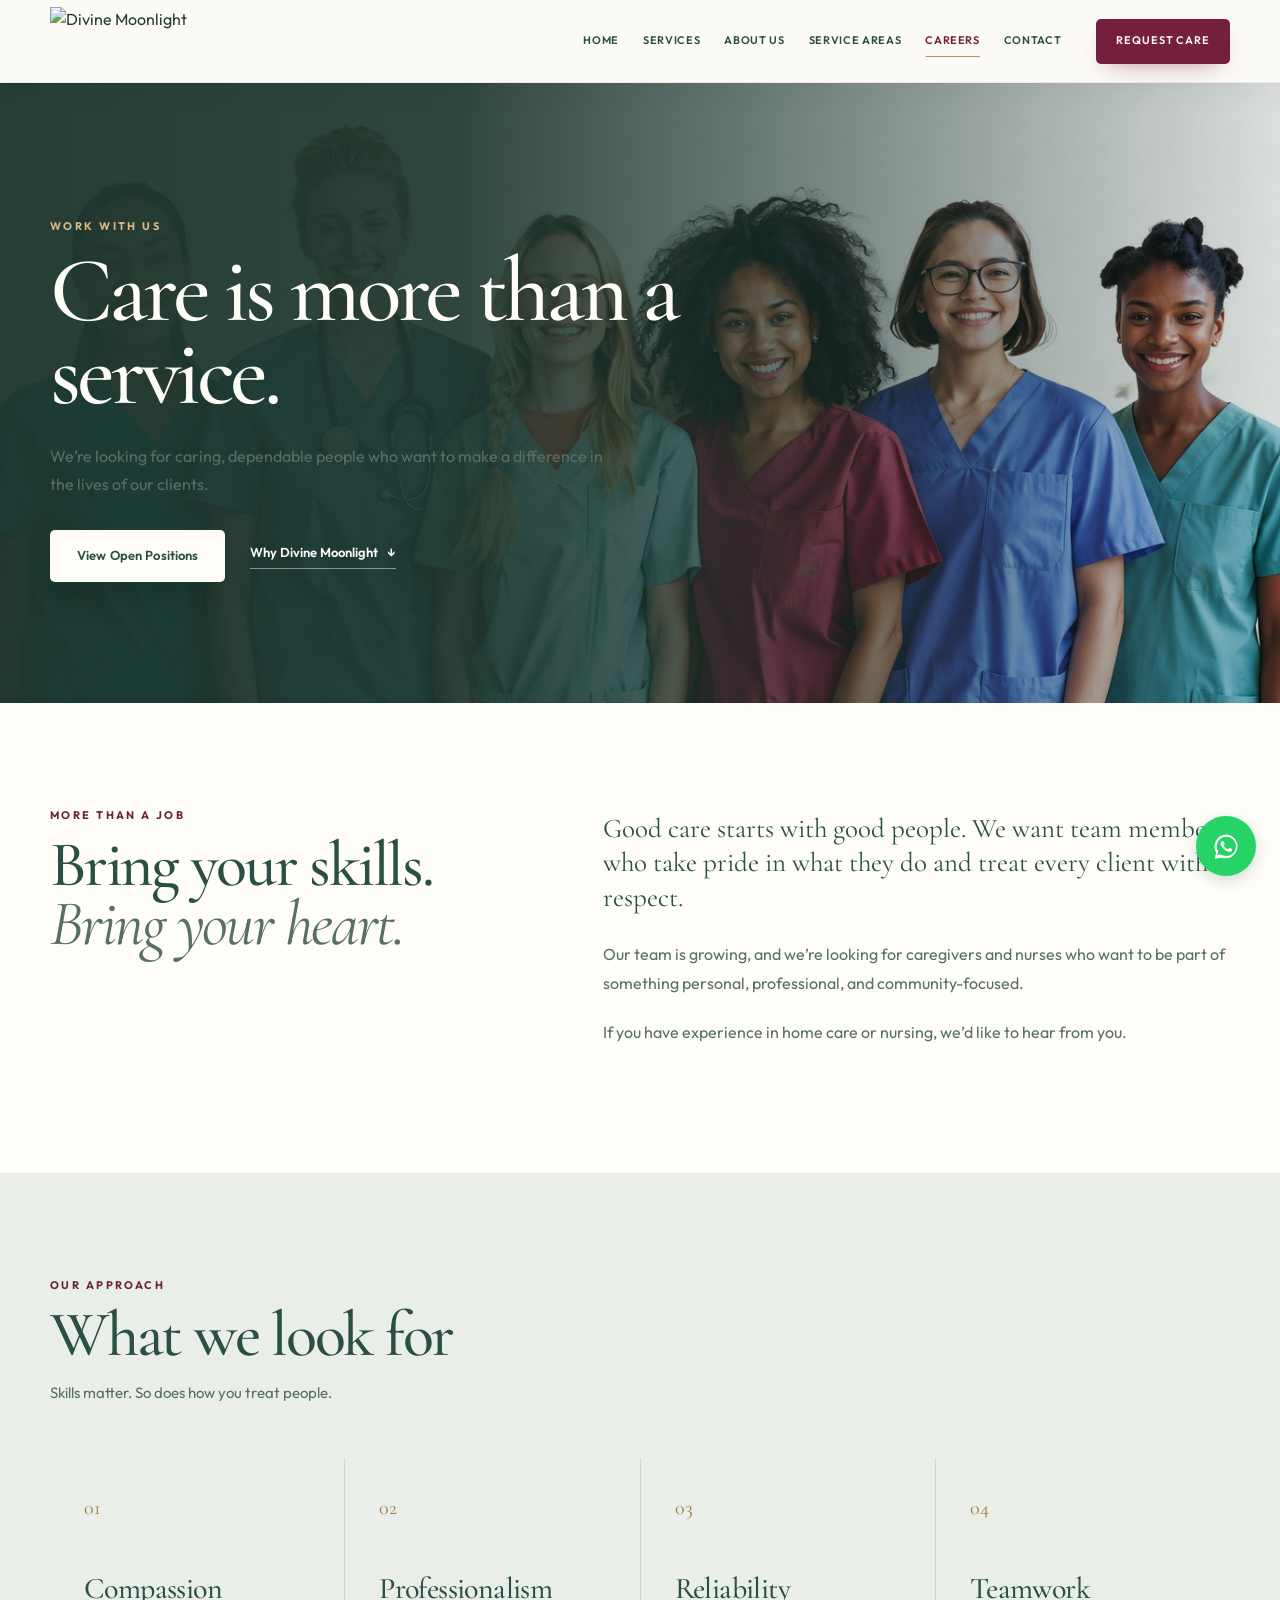
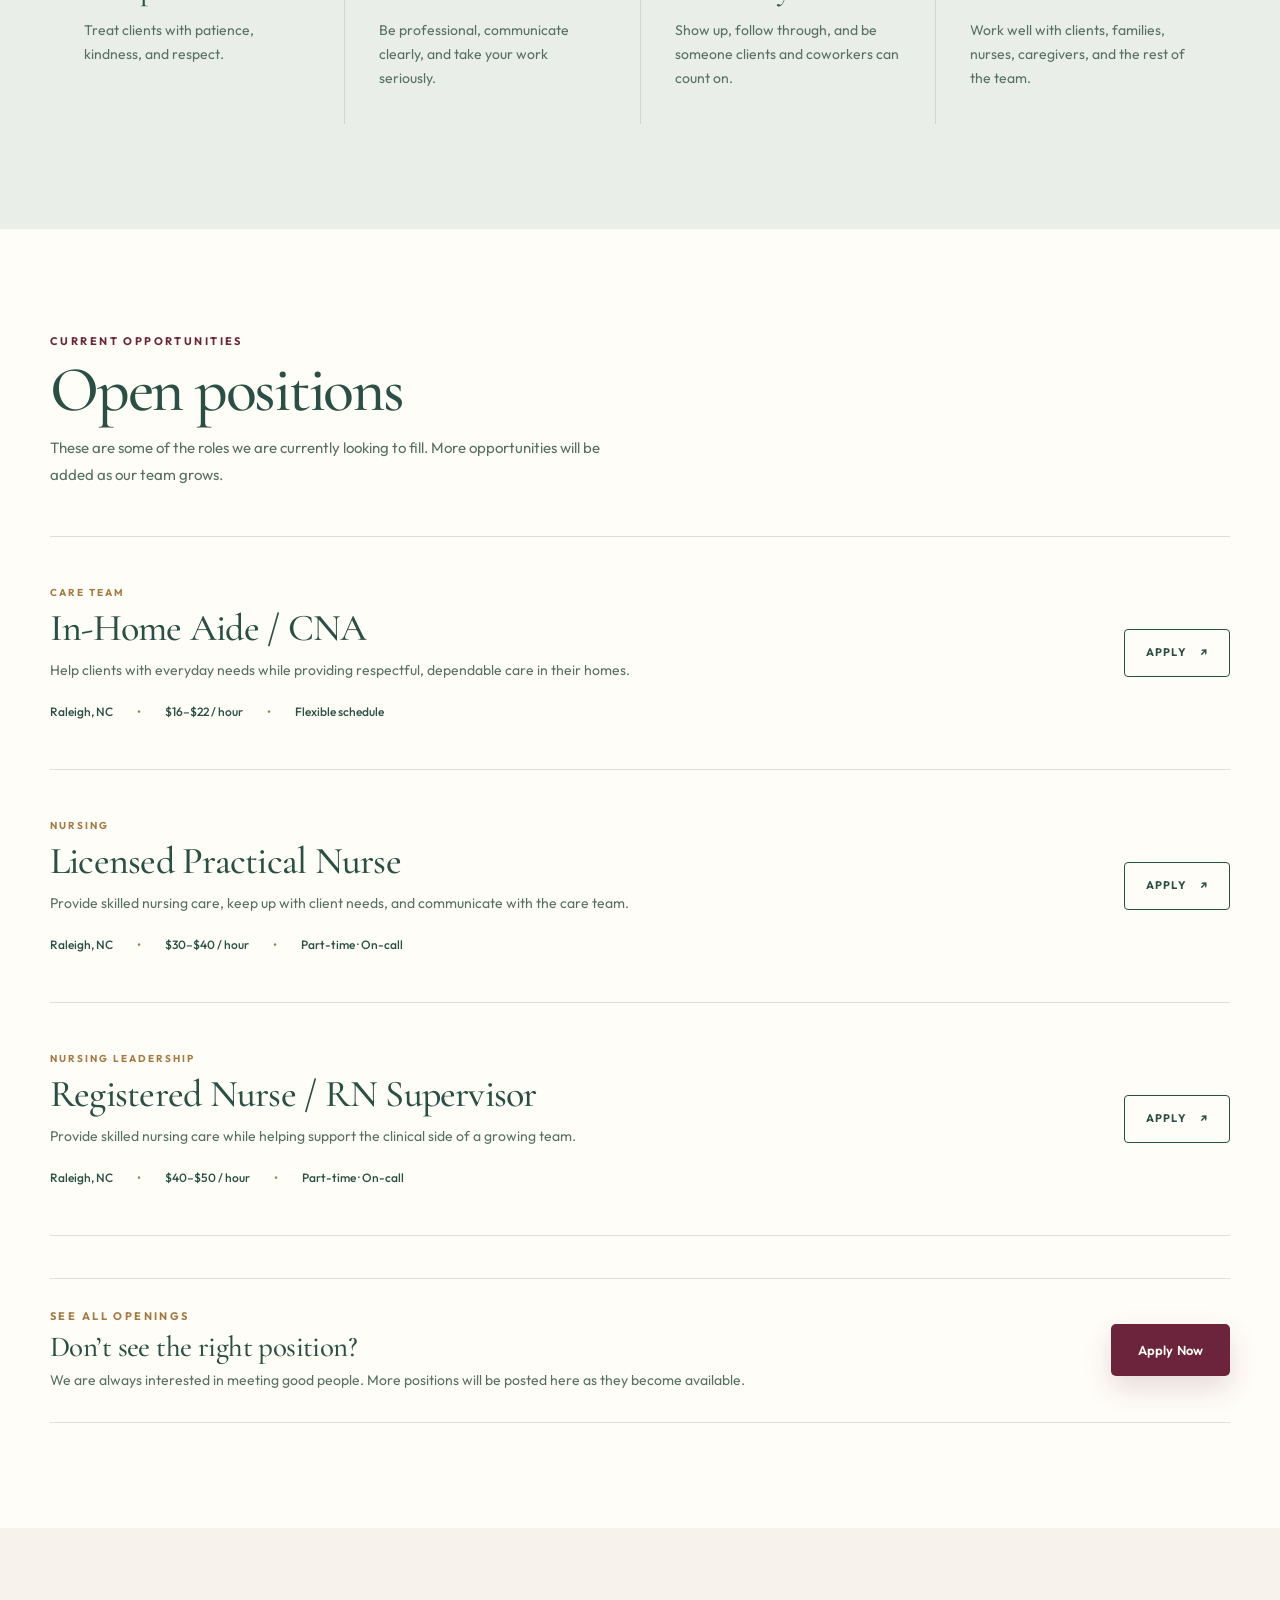
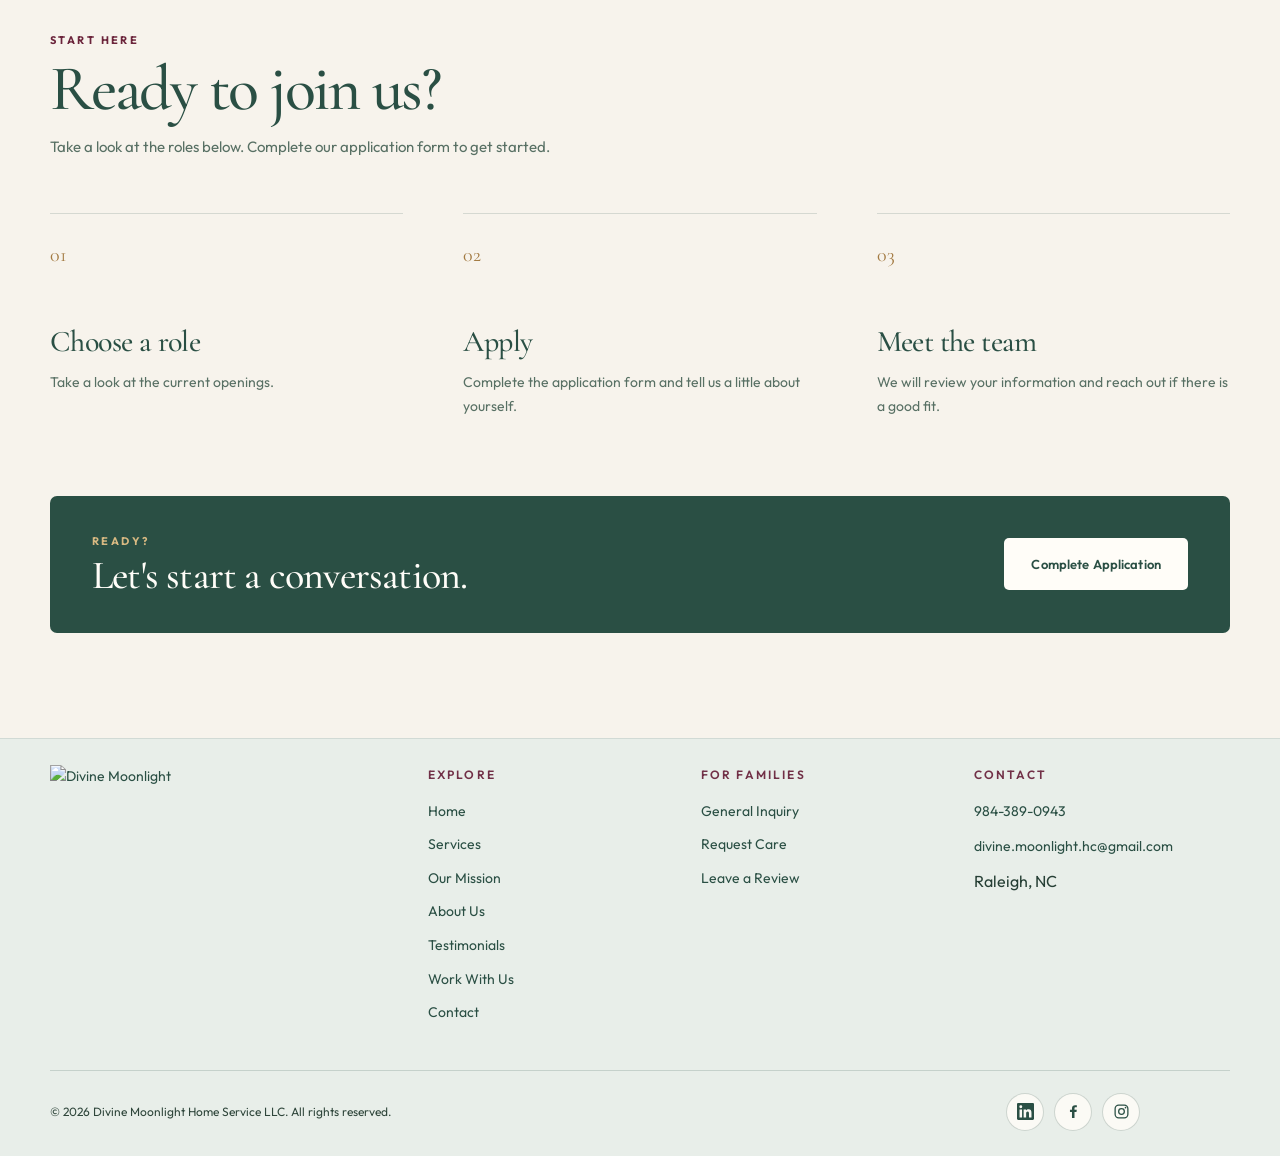
==== commit 11c39711: "Position social icons at footer bottom right" ====
--- a/careers.html
+++ b/careers.html
@@ -7,7 +7,7 @@
   <meta name="description" content="Join the Divine Moonlight Home Service LLC team. Explore opportunities for CNAs, LPNs, RNs, and other compassionate care professionals.">
   <meta name="theme-color" content="#2A4F44">
   <link rel="icon" href="favicon.svg">
-  <link rel="stylesheet" href="styles.css?v=20261014-7">
+  <link rel="stylesheet" href="styles.css?v=20261014-8">
   <link rel="stylesheet" href="careers.css?v=20261014-1">
 </head>
 <body class="careers-page">
@@ -29,7 +29,7 @@
     </div></section>
     <section class="how-to-apply" id="apply"><div class="container"><div class="careers-heading"><div class="eyebrow">START HERE</div><h2>Ready to join us?</h2><p>Take a look at the roles below. Complete our application form to get started.</p></div><div class="apply-grid"><div class="apply-step"><span>01</span><h3>Choose a role</h3><p>Take a look at the current openings.</p></div><div class="apply-step"><span>02</span><h3>Apply</h3><p>Complete the application form and tell us a little about yourself.</p></div><div class="apply-step"><span>03</span><h3>Meet the team</h3><p>We will review your information and reach out if there is a good fit.</p></div></div><div class="final-apply"><div><div class="eyebrow">READY?</div><h3>Let's start a conversation.</h3></div><a class="btn btn-primary" href="https://forms.cloud.microsoft/Pages/ResponsePage.aspx?id=DQSIkWdsW0yxEjajBLZtrQAAAAAAAAAAAAN__7UrW5lUNUtQVjZOSUpGNDRTNkdYNlNHREhQQkJMNS4u" target="_blank" rel="noopener">Complete Application</a></div></div></section>
   </main>
-  <div id="shared-site-footer"></div><script src="script.js?v=20261014-1"></script><script src="careers.js?v=20261014-1"></script><script src="footer.js?v=20261014-6"></script>
+  <div id="shared-site-footer"></div><script src="script.js?v=20261014-1"></script><script src="careers.js?v=20261014-1"></script><script src="footer.js?v=20261014-7"></script>
   <script src="nav.js?v=20261014-1"></script>
 </body>
 </html>
--- a/styles.css
+++ b/styles.css
@@ -3491,17 +3491,11 @@
   margin-top: 45px;
   padding-top: 22px;
   display: flex;
+  align-items: center;
   justify-content: space-between;
   gap: 20px;
   font-size: 12px;
   color: #2f463b;
-}
-
-.footer-social-row {
-  display: flex;
-  justify-content: flex-end;
-  align-items: center;
-  margin: 0 auto 22px;
 }
 
 .footer-social {
@@ -3509,6 +3503,7 @@
   align-items: center;
   justify-content: flex-end;
   flex-wrap: wrap;
+  flex: 0 0 auto;
   gap: 10px;
   width: fit-content;
   max-width: calc(100vw - 112px);
@@ -3553,12 +3548,9 @@
     padding: 24px 0 22px;
   }
 
-  .footer-social-row {
-    margin-bottom: 20px;
-  }
-
   .footer-social {
-    margin-right: 80px;
+    align-self: flex-end;
+    margin: 8px 80px 0 0;
     max-width: calc(100vw - 112px);
   }
 
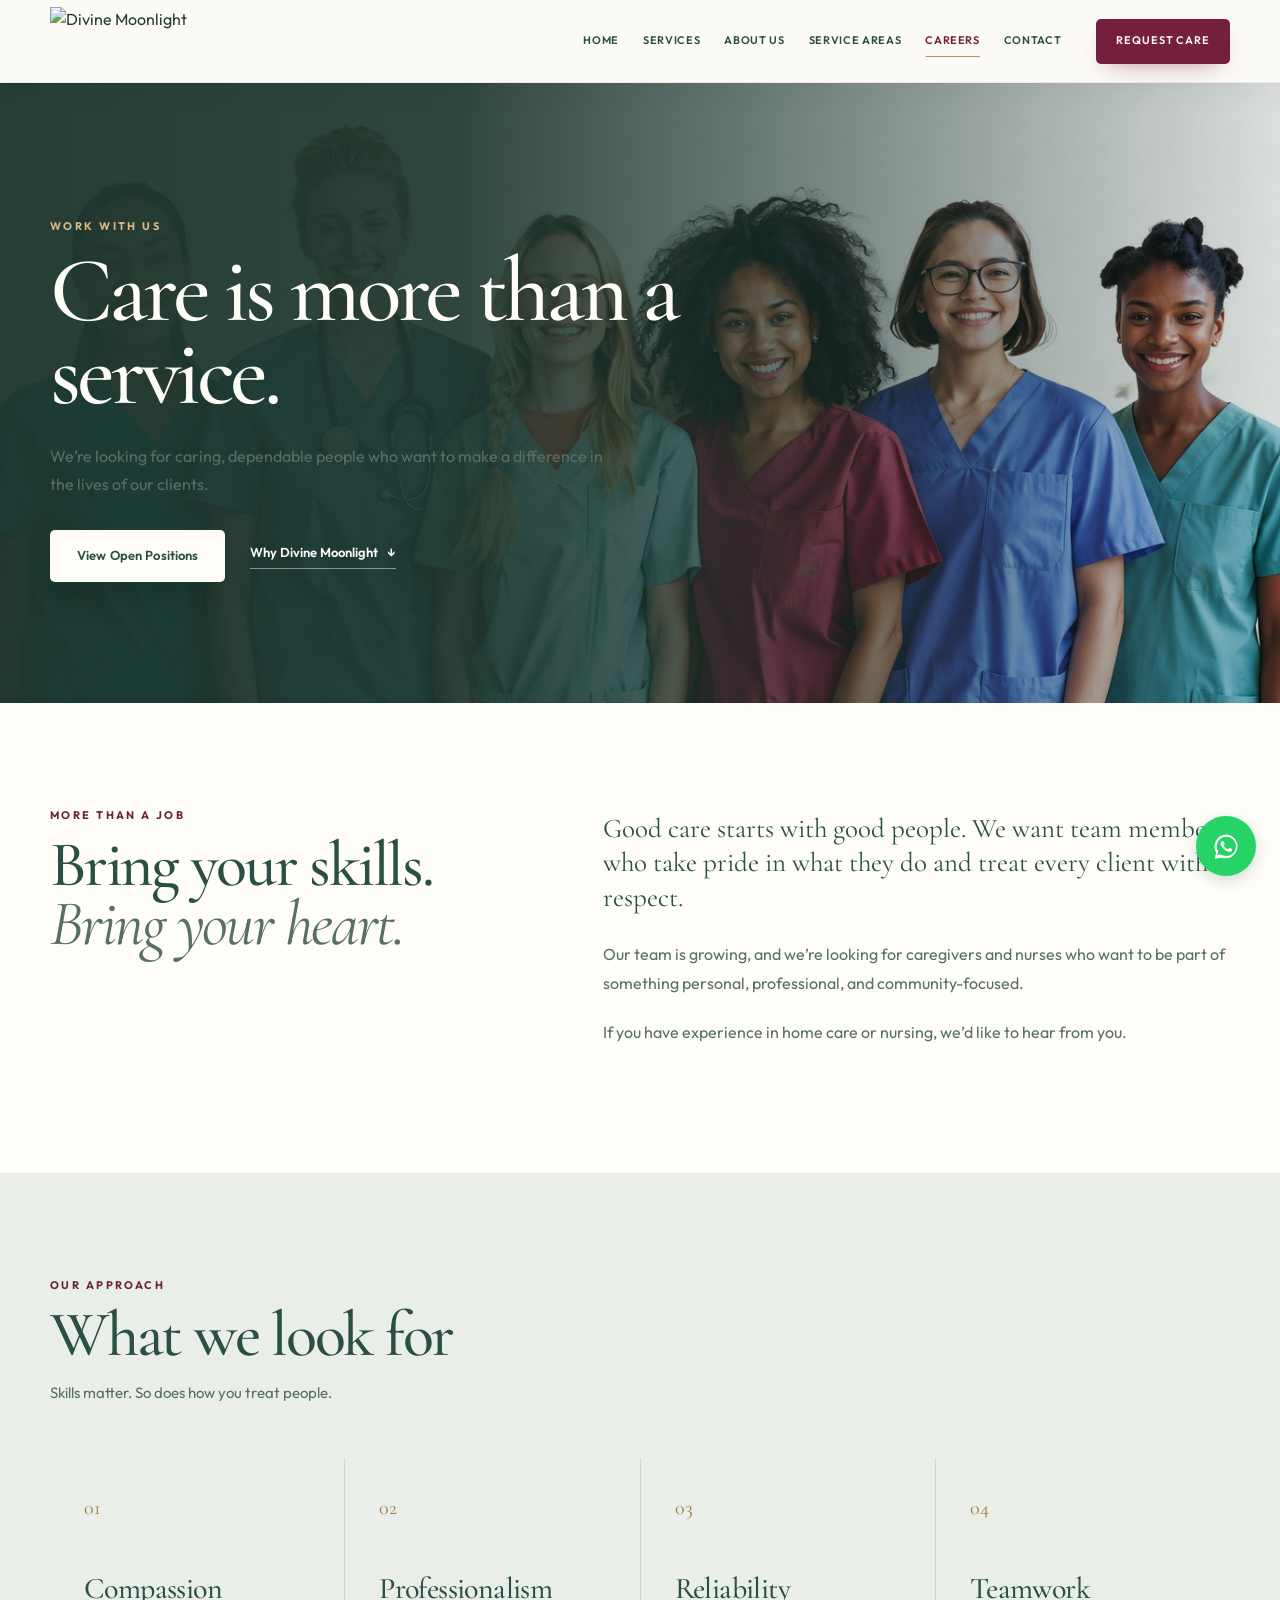
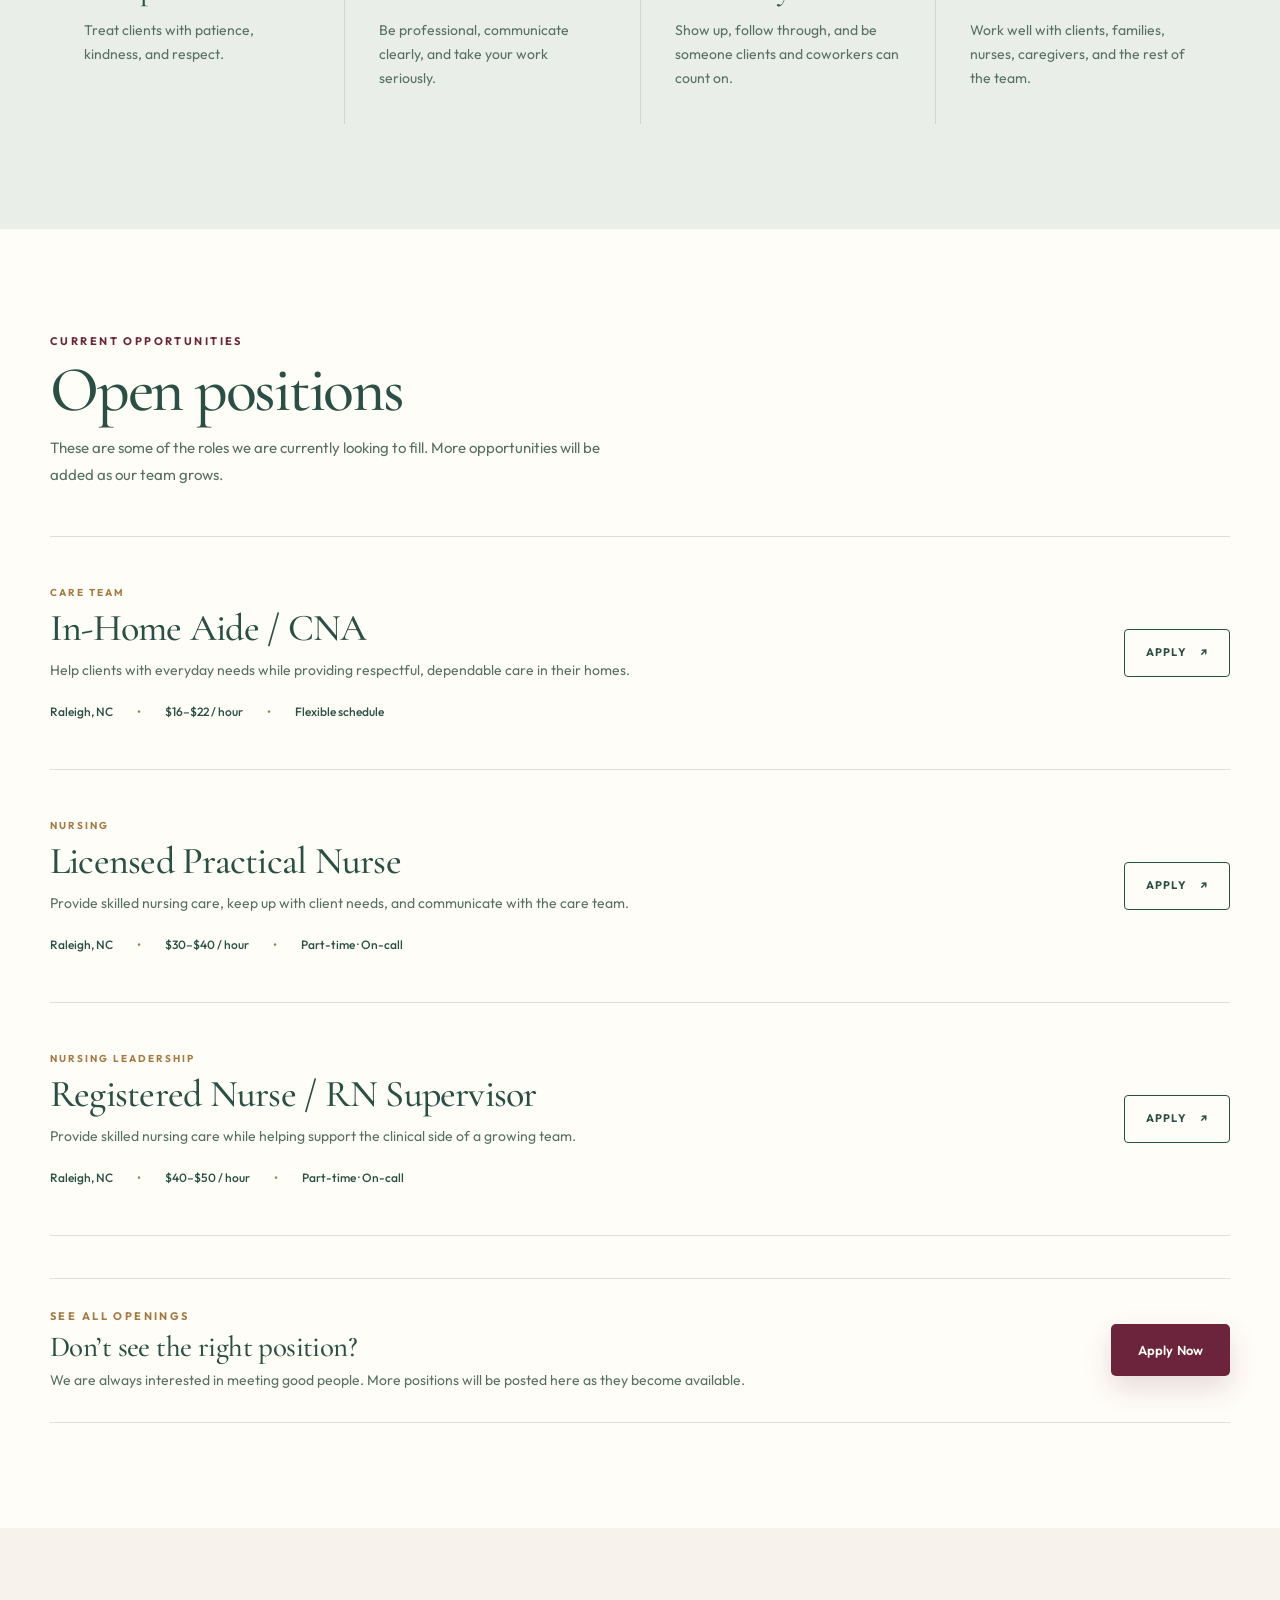
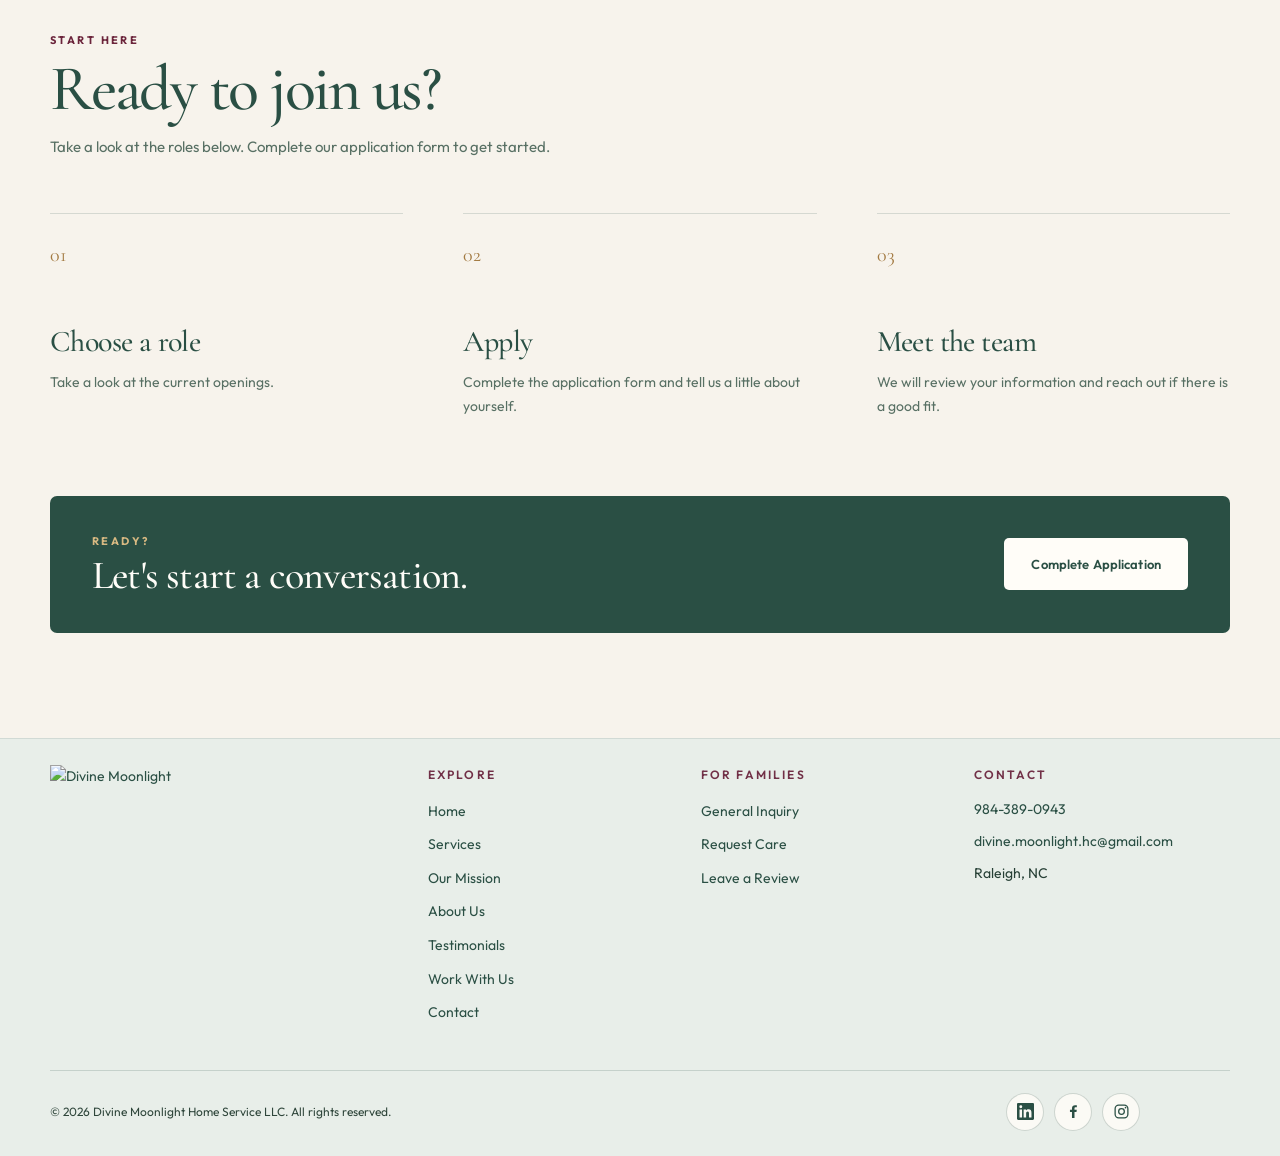
==== commit 87394141: "Refresh stylesheet cache version" ====
--- a/careers.html
+++ b/careers.html
@@ -7,7 +7,7 @@
   <meta name="description" content="Join the Divine Moonlight Home Service LLC team. Explore opportunities for CNAs, LPNs, RNs, and other compassionate care professionals.">
   <meta name="theme-color" content="#2A4F44">
   <link rel="icon" href="favicon.svg">
-  <link rel="stylesheet" href="styles.css?v=20261014-8">
+  <link rel="stylesheet" href="styles.css?v=20261014-9">
   <link rel="stylesheet" href="careers.css?v=20261014-1">
 </head>
 <body class="careers-page">
--- a/styles.css
+++ b/styles.css
@@ -3486,6 +3486,14 @@
   gap: 10px !important;
 }
 
+.footer-contact li,
+.footer-contact li a {
+  font-family: var(--sans);
+  font-size: 14px;
+  font-weight: 400;
+  line-height: 1.6;
+}
+
 .copyright {
   border-top: 1px solid rgba(42, 79, 68, .18);
   margin-top: 45px;
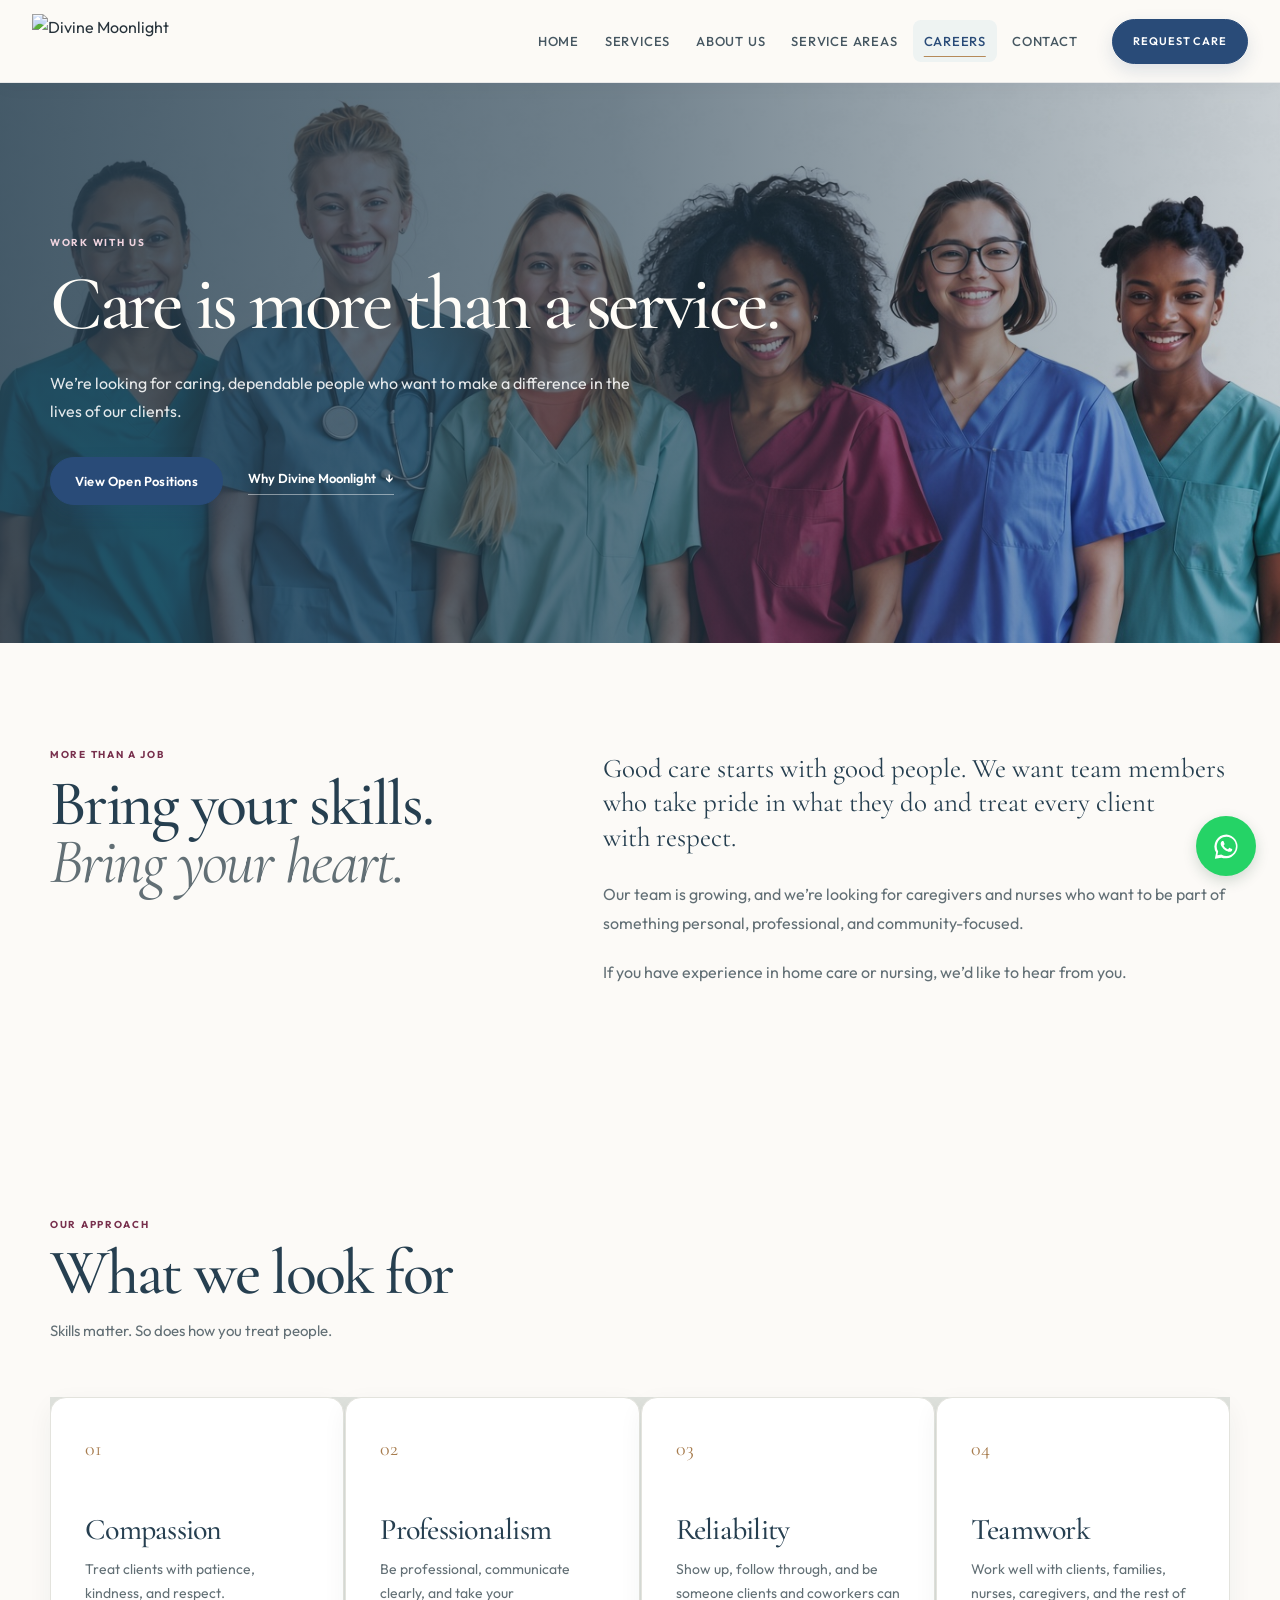
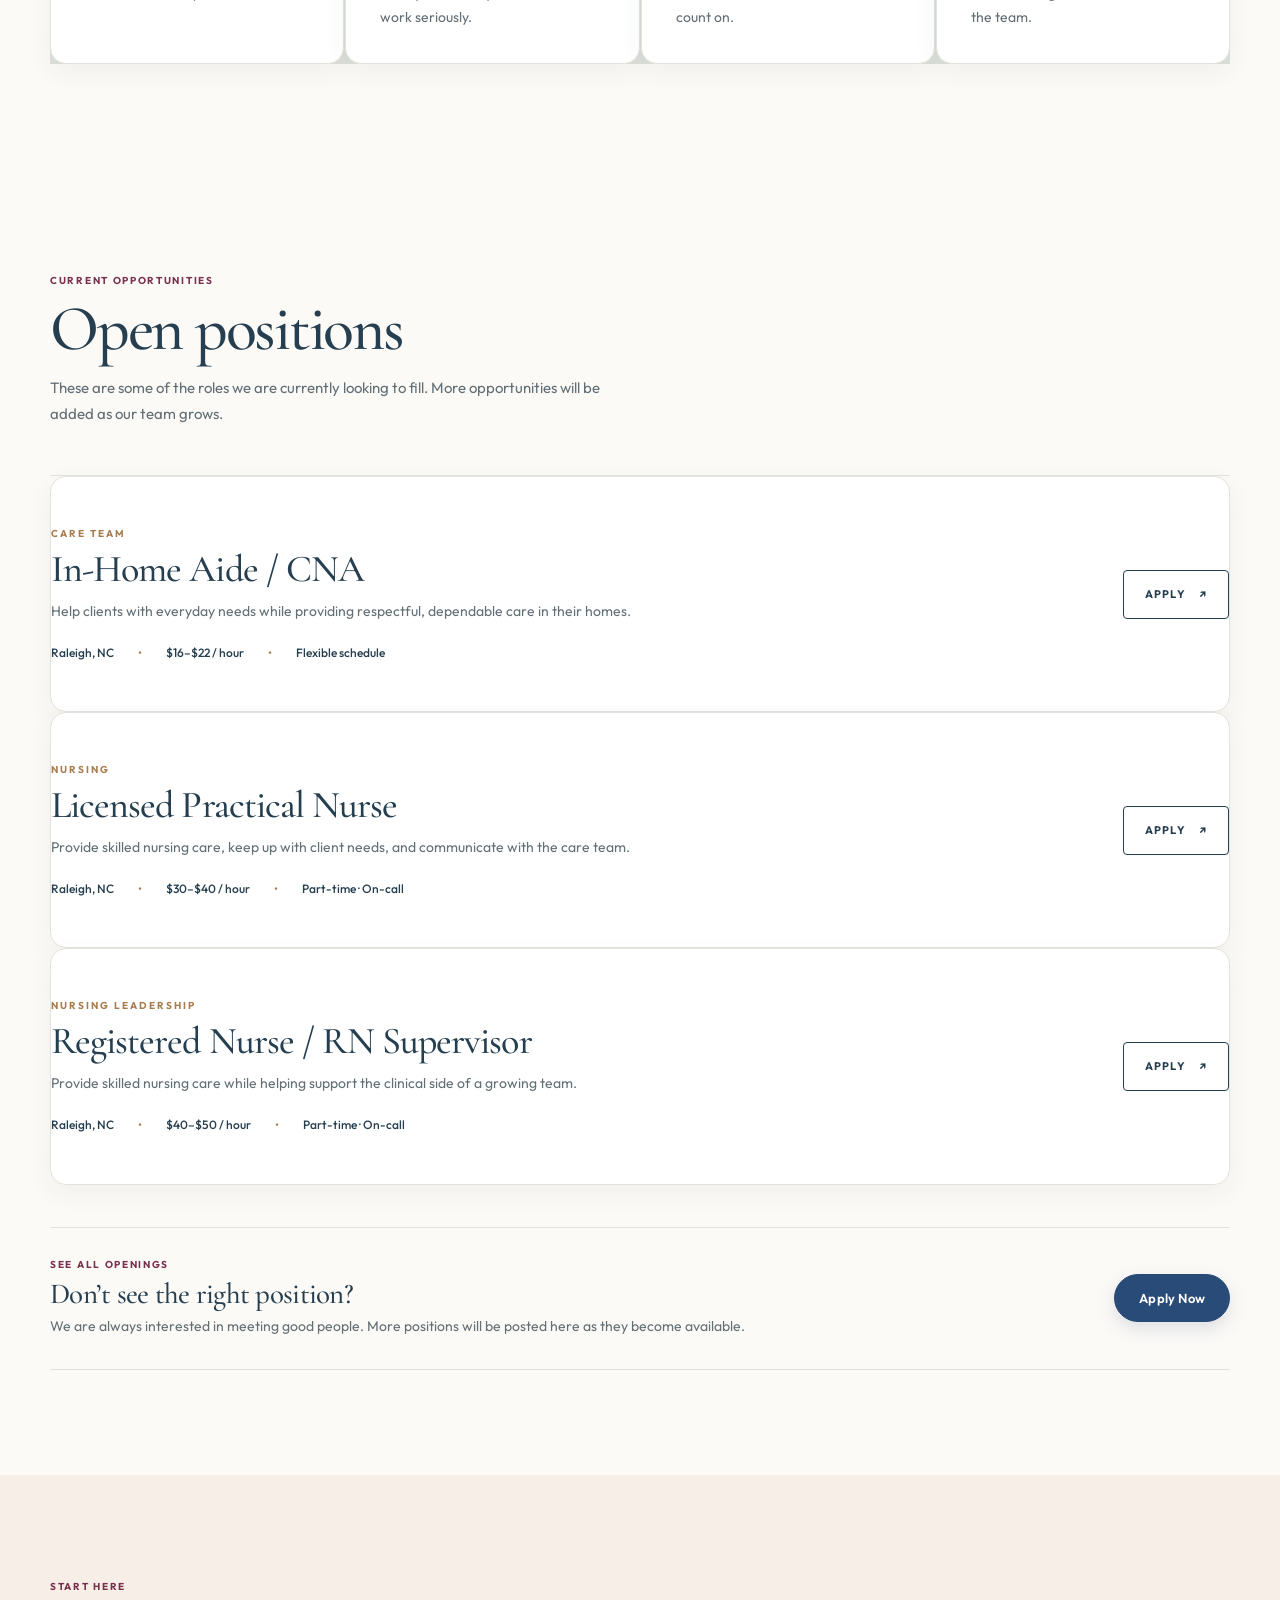
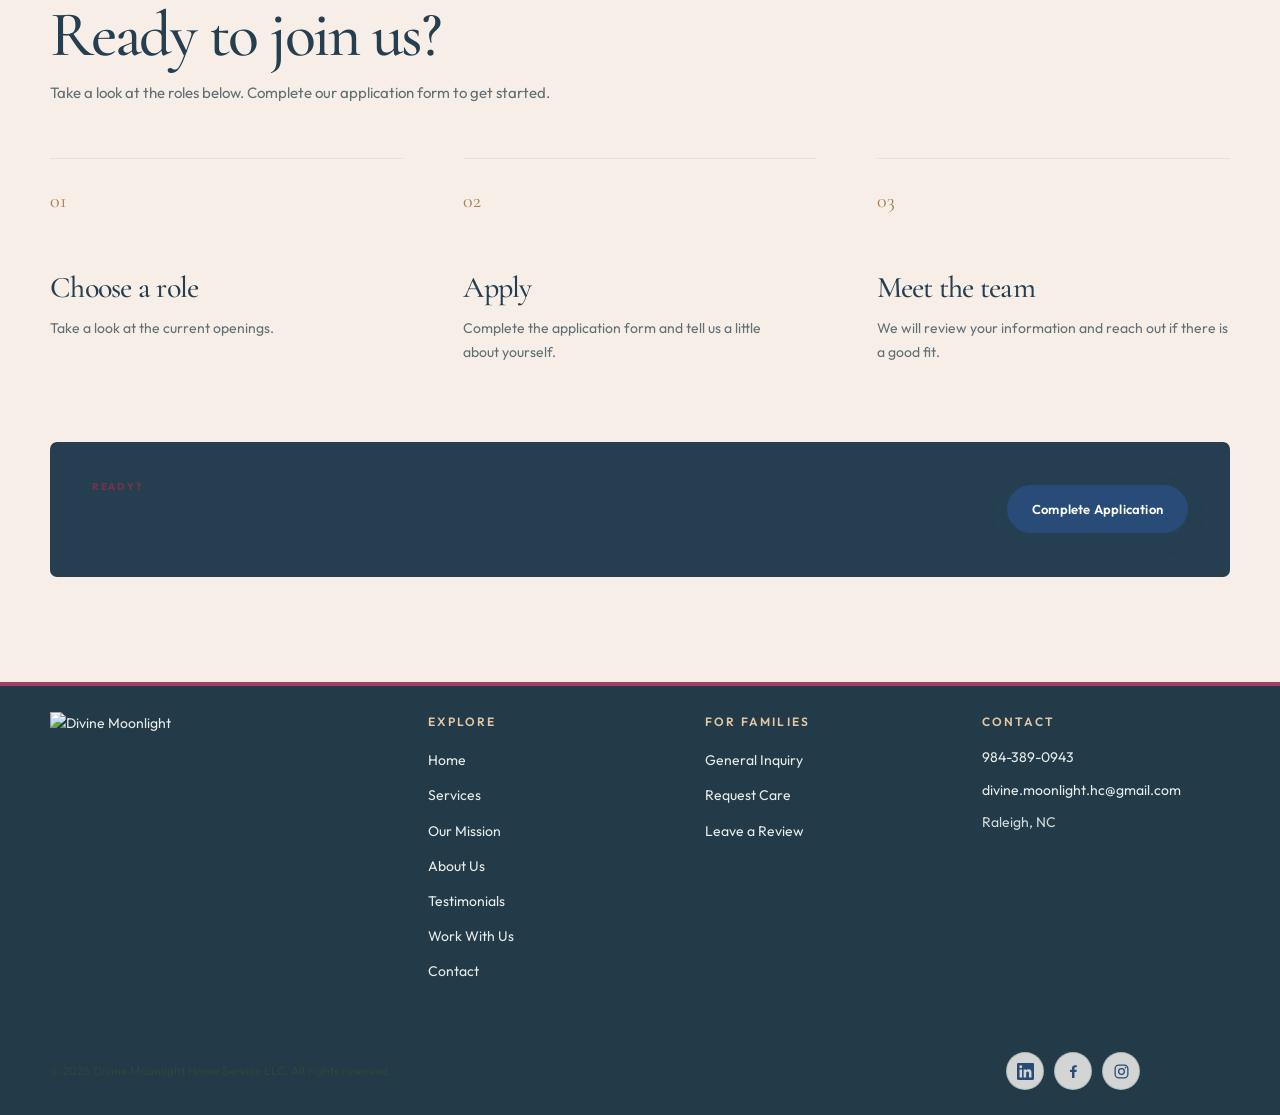
==== commit 5827c7bc: "Load refined site-wide visual theme" ====
--- a/careers.html
+++ b/careers.html
@@ -5,10 +5,11 @@
   <meta name="viewport" content="width=device-width, initial-scale=1">
   <title>Careers | Divine Moonlight Home Service LLC</title>
   <meta name="description" content="Join the Divine Moonlight Home Service LLC team. Explore opportunities for CNAs, LPNs, RNs, and other compassionate care professionals.">
-  <meta name="theme-color" content="#2A4F44">
+  <meta name="theme-color" content="#FCFAF7">
   <link rel="icon" href="favicon.svg">
   <link rel="stylesheet" href="styles.css?v=20261014-9">
   <link rel="stylesheet" href="careers.css?v=20261014-1">
+  <link rel="stylesheet" href="polish.css?v=20261015-1">
 </head>
 <body class="careers-page">
   <a class="skip" href="#main-content">Skip to main content</a>
@@ -22,7 +23,7 @@
     <section class="open-positions" id="open-positions"><div class="container"><div class="careers-heading positions-heading"><div class="eyebrow">CURRENT OPPORTUNITIES</div><h2>Open positions</h2><p>These are some of the roles we are currently looking to fill. More opportunities will be added as our team grows.</p></div>
       <div class="position-list">
         <article class="position-card"><div><div class="position-label">CARE TEAM</div><h3>In-Home Aide / CNA</h3><p>Help clients with everyday needs while providing respectful, dependable care in their homes.</p><div class="position-details"><span>Raleigh, NC</span><span>$16–$22 / hour</span><span>Flexible schedule</span></div></div><a class="position-apply" href="https://forms.cloud.microsoft/Pages/ResponsePage.aspx?id=DQSIkWdsW0yxEjajBLZtrQAAAAAAAAAAAAN__7UrW5lUNUtQVjZOSUpGNDRTNkdYNlNHREhQQkJMNS4u" target="_blank" rel="noopener">Apply <span>↗</span></a></article>
-        <article class="position-card featured-position"><div><div class="position-label">NURSING</div><h3>Licensed Practical Nurse</h3><p>Provide skilled nursing care, keep up with client needs, and communicate with the care team.</p><div class="position-details"><span>Raleigh, NC</span><span>$30–$40 / hour</span><span>Part-time · On-call</span></div></div><a class="position-apply" href="https://forms.cloud.microsoft/Pages/ResponsePage.aspx?id=DQSIkWdsW0yxEjajBLZtrQAAAAAAAAAAAAN__7UrW5lUNtQVjZOSUpGNDRTNkdYNlNHREhQQkJMNS4u" target="_blank" rel="noopener">Apply <span>↗</span></a></article>
+        <article class="position-card featured-position"><div><div class="position-label">NURSING</div><h3>Licensed Practical Nurse</h3><p>Provide skilled nursing care, keep up with client needs, and communicate with the care team.</p><div class="position-details"><span>Raleigh, NC</span><span>$30–$40 / hour</span><span>Part-time · On-call</span></div></div><a class="position-apply" href="https://forms.cloud.microsoft/Pages/ResponsePage.aspx?id=DQSIkWdsW0yxEjajBLZtrQAAAAAAAAAAAAN__7UrW5lUNUtQVjZOSUpGNDRTNkdYNlNHREhQQkJMNS4u" target="_blank" rel="noopener">Apply <span>↗</span></a></article>
         <article class="position-card"><div><div class="position-label">NURSING LEADERSHIP</div><h3>Registered Nurse / RN Supervisor</h3><p>Provide skilled nursing care while helping support the clinical side of a growing team.</p><div class="position-details"><span>Raleigh, NC</span><span>$40–$50 / hour</span><span>Part-time · On-call</span></div></div><a class="position-apply" href="https://forms.cloud.microsoft/Pages/ResponsePage.aspx?id=DQSIkWdsW0yxEjajBLZtrQAAAAAAAAAAAAN__7UrW5lUNUtQVjZOSUpGNDRTNkdYNlNHREhQQkJMNS4u" target="_blank" rel="noopener">Apply <span>↗</span></a></article>
       </div>
       <div class="application-note"><div><div class="eyebrow">SEE ALL OPENINGS</div><h3>Don’t see the right position?</h3><p>We are always interested in meeting good people. More positions will be posted here as they become available.</p></div><a class="btn btn-primary" href="https://forms.cloud.microsoft/Pages/ResponsePage.aspx?id=DQSIkWdsW0yxEjajBLZtrQAAAAAAAAAAAAN__7UrW5lUNUtQVjZOSUpGNDRTNkdYNlNHREhQQkJMNS4u" target="_blank" rel="noopener">Apply Now</a></div>
--- a/styles.css
+++ b/styles.css
@@ -29,9 +29,9 @@
   display: flex;
   align-items: flex-start;
   background: linear-gradient(90deg,
-    rgba(247,243,236,1) 0%,
-    rgba(247,243,236,.98) 70%,
-    rgba(247,243,236,.86) 100%);
+    rgba(249,236,229,1) 0%,
+    rgba(249,236,229,.98) 70%,
+    rgba(249,236,229,.86) 100%);
 }
 
 main > section.hero:first-of-type .hero-copy > .container {
@@ -55,7 +55,7 @@
   content: 'Wake · Durham · Orange Counties, NC';
   display: block;
   margin: 0;
-  color: var(--sage-dark);
+  color: var(--brand-blue-deep);
   font-family: var(--sans);
   font-size: 12px;
   font-weight: 500;
@@ -76,7 +76,7 @@
   padding: 0 24px;
   box-sizing: border-box;
   text-align: center;
-  color: var(--sage-dark);
+  color: var(--brand-blue-deep);
   font-family: var(--display);
   font-size: clamp(58px, 6.3vw, 92px);
   font-weight: 500;
@@ -113,8 +113,8 @@
   gap: 9px;
   margin-top: 18px;
   padding-bottom: 4px;
-  color: var(--sage-dark);
-  border-bottom: 1px solid rgba(42,79,68,.3);
+  color: var(--brand-blue-deep);
+  border-bottom: 1px solid rgba(35,64,186,.3);
   font-family: var(--sans);
   font-size: 14px;
   font-weight: 500;
@@ -128,8 +128,8 @@
   bottom: 38px;
   padding-top: 16px;
   padding-right: 24px;
-  border-top: 1px solid rgba(42,79,68,.18);
-  color: var(--burgundy);
+  border-top: 1px solid rgba(35,64,186,.18);
+  color: var(--brand-magenta);
   font-family: var(--sans);
   font-size: 11px;
   font-weight: 700;
@@ -166,7 +166,7 @@
   main > section.hero:first-of-type .hero-copy {
     min-height: calc(100svh - 72px);
     padding: 82px 16px 105px;
-    background: rgba(247,243,236,.91);
+    background: rgba(249,236,229,.91);
   }
 
   main > section.hero:first-of-type h1 {
@@ -249,12 +249,12 @@
   background:
     linear-gradient(
       90deg,
-      rgba(247,243,236,.99) 0%,
-      rgba(247,243,236,.96) 22%,
-      rgba(247,243,236,.82) 42%,
-      rgba(247,243,236,.50) 57%,
-      rgba(247,243,236,.16) 72%,
-      rgba(247,243,236,0) 100%
+      rgba(249,236,229,.99) 0%,
+      rgba(249,236,229,.96) 22%,
+      rgba(249,236,229,.82) 42%,
+      rgba(249,236,229,.50) 57%,
+      rgba(249,236,229,.16) 72%,
+      rgba(249,236,229,0) 100%
     ) !important;
 }
 
@@ -293,7 +293,7 @@
   padding: 0 30px !important;
   box-sizing: border-box !important;
   text-align: center !important;
-  color: var(--sage-dark) !important;
+  color: var(--brand-blue-deep) !important;
   font-family: var(--display) !important;
   font-size: clamp(58px, 6vw, 92px) !important;
   font-weight: 500 !important;
@@ -309,7 +309,7 @@
   left: 56px !important;
   margin: 0 !important;
   padding: 0 !important;
-  color: var(--burgundy) !important;
+  color: var(--brand-magenta) !important;
   font-family: var(--sans) !important;
   font-size: 12px !important;
   font-weight: 700 !important;
@@ -335,7 +335,7 @@
   font-family: var(--sans) !important;
   font-size: 17px !important;
   line-height: 1.65 !important;
-  text-shadow: 0 1px 12px rgba(247,243,236,.35) !important;
+  text-shadow: 0 1px 12px rgba(249,236,229,.35) !important;
 }
 
 main > section.hero:first-of-type .hero-copy > .container > p::after {
@@ -362,7 +362,7 @@
   border-radius: 999px !important;
   font-size: 14px !important;
   font-weight: 600 !important;
-  box-shadow: 0 14px 34px rgba(90,24,48,.18) !important;
+  box-shadow: 0 14px 34px rgba(152,29,80,.18) !important;
 }
 
 main > section.hero:first-of-type .actions .btn-primary::after {
@@ -377,8 +377,8 @@
   display: inline-flex !important;
   margin: 0 !important;
   padding-bottom: 5px !important;
-  color: var(--sage-dark) !important;
-  border-bottom: 1px solid rgba(42,79,68,.35) !important;
+  color: var(--brand-blue-deep) !important;
+  border-bottom: 1px solid rgba(35,64,186,.35) !important;
   font-family: var(--sans) !important;
   font-size: 14px !important;
   font-weight: 600 !important;
@@ -392,8 +392,8 @@
   bottom: 38px !important;
   z-index: 4 !important;
   padding: 15px 28px 0 0 !important;
-  border-top: 1px solid rgba(42,79,68,.22) !important;
-  color: var(--burgundy) !important;
+  border-top: 1px solid rgba(35,64,186,.22) !important;
+  color: var(--brand-magenta) !important;
   font-family: var(--sans) !important;
   font-size: 10px !important;
   font-weight: 700 !important;
@@ -465,10 +465,10 @@
     background:
       linear-gradient(
         180deg,
-        rgba(247,243,236,.94) 0%,
-        rgba(247,243,236,.82) 30%,
-        rgba(247,243,236,.62) 58%,
-        rgba(247,243,236,.28) 100%
+        rgba(249,236,229,.94) 0%,
+        rgba(249,236,229,.82) 30%,
+        rgba(249,236,229,.62) 58%,
+        rgba(249,236,229,.28) 100%
       ) !important;
   }
 
@@ -629,7 +629,7 @@
 
   letter-spacing: 4px;
 
-  color: var(--burgundy);
+  color: var(--brand-magenta);
 
   margin-bottom: 28px;
 }
@@ -648,12 +648,12 @@
 
   letter-spacing: -2px;
 
-  color: var(--sage-dark);
+  color: var(--brand-blue-deep);
 }
 
 
 .mission-hero h1 em {
-  color: var(--burgundy);
+  color: var(--brand-magenta);
 
   font-weight: 400;
 }
@@ -809,7 +809,7 @@
 
   letter-spacing: 3px;
 
-  color: var(--burgundy);
+  color: var(--brand-magenta);
 
   margin-bottom: 16px;
 }
@@ -826,14 +826,14 @@
 
   font-weight: 500;
 
-  color: var(--sage-dark);
+  color: var(--brand-blue-deep);
 
   letter-spacing: -1px;
 }
 
 
 .mission-section-heading h2 em {
-  color: var(--burgundy);
+  color: var(--brand-magenta);
 
   font-weight: 400;
 }
@@ -885,7 +885,7 @@
 
   line-height: 1.1;
 
-  color: var(--sage-dark);
+  color: var(--brand-blue-deep);
 }
 
 
@@ -935,7 +935,7 @@
 
   line-height: 1.3;
 
-  color: var(--sage-dark);
+  color: var(--brand-blue-deep);
 }
 
 
@@ -967,12 +967,12 @@
 
   font-weight: 500;
 
-  color: var(--sage-dark);
+  color: var(--brand-blue-deep);
 }
 
 
 .professional-heading h3 em {
-  color: var(--burgundy);
+  color: var(--brand-magenta);
 
   font-weight: 400;
 }
@@ -1034,14 +1034,14 @@
 
   line-height: 1.1;
 
-  color: var(--sage-dark);
+  color: var(--brand-blue-deep);
 
   margin-bottom: 18px;
 }
 
 
 .mission-closing strong {
-  color: var(--burgundy);
+  color: var(--brand-magenta);
 
   font-weight: 500;
 }
@@ -1101,12 +1101,12 @@
 
   line-height: 1.35;
 
-  color: var(--sage-dark);
+  color: var(--brand-blue-deep);
 }
 
 
 .mission-final span {
-  color: var(--burgundy);
+  color: var(--brand-magenta);
 }
 
 
@@ -1281,7 +1281,7 @@
   position: relative;
   overflow: hidden;
   padding: 115px 0 105px;
-  background: #f7f3ec;
+  background: #F9ECE5;
   color: #2f302c;
 }
 
@@ -1368,7 +1368,7 @@
   grid-template-columns: minmax(300px,.9fr) minmax(360px,1.1fr);
   min-height: 610px;
   background: #fff;
-  box-shadow: 0 24px 70px rgba(42,79,68,.10);
+  box-shadow: 0 24px 70px rgba(35,64,186,.10);
 }
 
 .founder-image-wrap {
@@ -1477,7 +1477,7 @@
   margin-top: 32px;
   background: #fff;
   border-top: 1px solid rgba(180,151,90,.35);
-  box-shadow: 0 20px 55px rgba(42,79,68,.08);
+  box-shadow: 0 20px 55px rgba(35,64,186,.08);
 }
 
 .josephine-photo {
@@ -1643,7 +1643,7 @@
   font-size: 11px;
   font-weight: 600;
   letter-spacing: 3.5px;
-  color: var(--burgundy);
+  color: var(--brand-magenta);
   margin-bottom: 20px;
 }
 
@@ -1654,11 +1654,11 @@
   line-height: 0.9;
   font-weight: 500;
   letter-spacing: -1px;
-  color: var(--sage-dark);
+  color: var(--brand-blue-deep);
 }
 
 .home-mission-heading h2 em {
-  color: var(--burgundy);
+  color: var(--brand-magenta);
   font-weight: 400;
 }
 
@@ -1698,7 +1698,7 @@
 .home-mission-content .home-mission-lead {
   font-size: 19px;
   line-height: 1.75;
-  color: var(--sage-dark);
+  color: var(--brand-blue-deep);
   margin-bottom: 28px;
 }
 
@@ -1715,13 +1715,13 @@
   font-weight: 600;
   letter-spacing: 1.5px;
   text-transform: uppercase;
-  color: var(--burgundy);
+  color: var(--brand-magenta);
   transition: gap 0.3s ease, color 0.3s ease;
 }
 
 .mission-link:hover {
   gap: 20px;
-  color: var(--sage-dark);
+  color: var(--brand-blue-deep);
 }
 
 .mission-arrow {
@@ -1757,7 +1757,7 @@
   font-size: clamp(29px, 3.2vw, 42px);
   line-height: 1.25;
   font-weight: 400;
-  color: var(--sage-dark);
+  color: var(--brand-blue-deep);
 }
 
 .home-mission-quote .quote-line {
@@ -1772,7 +1772,7 @@
   font-size: 9px;
   font-weight: 600;
   letter-spacing: 3px;
-  color: var(--burgundy);
+  color: var(--brand-magenta);
 }
 
 .reveal-mission {
@@ -1877,7 +1877,7 @@
 #shared-site-navigation .desktop-nav a {
   position: relative;
   padding: 12px 11px;
-  color: var(--sage-dark);
+  color: var(--brand-blue-deep);
   font-family: var(--sans);
   font-size: 11px;
   font-weight: 600;
@@ -1901,7 +1901,7 @@
 
 #shared-site-navigation .desktop-nav a:hover,
 #shared-site-navigation .desktop-nav a.active {
-  color: var(--burgundy);
+  color: var(--brand-magenta);
 }
 
 #shared-site-navigation .desktop-nav a:hover::after,
@@ -1913,7 +1913,7 @@
   min-height: 45px;
   padding: 0 20px;
   border-radius: 5px;
-  background: var(--burgundy);
+  background: var(--brand-magenta);
   color: var(--paper);
   font-size: 11px;
   font-weight: 600;
@@ -1929,7 +1929,7 @@
 
 #shared-site-navigation .mobile-toggle {
   border-color: rgba(184, 149, 74, .35);
-  color: var(--burgundy);
+  color: var(--brand-magenta);
   background: var(--paper);
 }
 
@@ -1938,7 +1938,7 @@
 }
 
 #shared-site-navigation .mobile-nav a {
-  color: var(--sage-dark);
+  color: var(--brand-blue-deep);
   font-family: var(--sans);
   font-size: 13px;
   letter-spacing: .05em;
@@ -1947,11 +1947,11 @@
 
 #shared-site-navigation .mobile-nav a:hover,
 #shared-site-navigation .mobile-nav a.active {
-  color: var(--burgundy);
+  color: var(--brand-magenta);
 }
 
 #shared-site-navigation .mobile-nav .nav-inquiry {
-  border-color: var(--sage-dark);
+  border-color: var(--brand-blue-deep);
 }
 
 /* Founders: softer, card-like edges instead of hard rectangular blocks. */
@@ -2076,14 +2076,14 @@
 .service-grid .card {
   position: relative;
   overflow: hidden;
-  border: 1px solid rgba(42,79,68,.08);
-  box-shadow: 0 10px 30px -24px rgba(42,79,68,.35);
+  border: 1px solid rgba(35,64,186,.08);
+  box-shadow: 0 10px 30px -24px rgba(35,64,186,.35);
 }
 .service-grid .card::before {
   content:"";
   position:absolute;
   left:0; right:0; top:0; height:2px;
-  background:linear-gradient(90deg,var(--gold),var(--burgundy));
+  background:linear-gradient(90deg,var(--gold),var(--brand-magenta));
   transform:scaleX(0);
   transform-origin:left;
   transition:transform .42s var(--dm-ease);
@@ -2091,7 +2091,7 @@
 .service-grid .card:hover,.service-grid .card:focus-within {
   transform:translateY(-7px);
   border-color:rgba(184,149,74,.25);
-  box-shadow:0 22px 45px -25px rgba(42,79,68,.34);
+  box-shadow:0 22px 45px -25px rgba(35,64,186,.34);
 }
 .service-grid .card:hover::before,.service-grid .card:focus-within::before { transform:scaleX(1); }
 
@@ -2116,20 +2116,20 @@
 
 .founders-feature:hover,.founders-josephine:hover {
   transform:translateY(-4px);
-  box-shadow:0 28px 65px -34px rgba(42,79,68,.28);
+  box-shadow:0 28px 65px -34px rgba(35,64,186,.28);
 }
 .home-mission-quote { transition:transform .45s var(--dm-ease),box-shadow .45s var(--dm-ease); }
-.home-mission-quote:hover { transform:translateY(-4px); box-shadow:0 22px 45px -30px rgba(42,79,68,.24); }
+.home-mission-quote:hover { transform:translateY(-4px); box-shadow:0 22px 45px -30px rgba(35,64,186,.24); }
 
 .steps .step { position:relative; }
 .steps .step:hover { transform:translateY(-4px); }
 .steps .step .step-num { transition:color .3s ease,transform .4s var(--dm-ease); }
-.steps .step:hover .step-num { color:var(--burgundy); transform:translateX(3px); }
+.steps .step:hover .step-num { color:var(--brand-magenta); transform:translateX(3px); }
 
 .btn {
   transition:transform .25s var(--dm-ease),box-shadow .25s ease,background-color .25s ease,border-color .25s ease,color .25s ease;
 }
-.btn:hover,.btn:focus-visible { transform:translateY(-2px); box-shadow:0 12px 26px -17px rgba(42,79,68,.45); }
+.btn:hover,.btn:focus-visible { transform:translateY(-2px); box-shadow:0 12px 26px -17px rgba(35,64,186,.45); }
 .btn:active { transform:translateY(0); }
 
 .text-link,.mission-link,.learn { transition:gap .3s var(--dm-ease),color .25s ease,border-color .25s ease; }
@@ -2138,7 +2138,7 @@
 #shared-site-navigation .header {
   transition:background-color .3s ease,box-shadow .3s ease,border-color .3s ease;
 }
-#shared-site-navigation .header.scrolled { box-shadow:0 12px 32px -24px rgba(42,79,68,.45); }
+#shared-site-navigation .header.scrolled { box-shadow:0 12px 32px -24px rgba(35,64,186,.45); }
 
 .dm-reveal {
   opacity:0;
@@ -2211,7 +2211,7 @@
   transform: translateY(-50%) translateX(8px);
   padding: 9px 13px;
   border-radius: 8px;
-  background: var(--sage-dark);
+  background: var(--brand-blue-deep);
   color: #fff;
   font: 600 11px/1 var(--sans);
   letter-spacing: .05em;
@@ -2219,7 +2219,7 @@
   opacity: 0;
   pointer-events: none;
   transition: opacity .25s ease, transform .3s var(--dm-ease);
-  box-shadow: 0 8px 22px rgba(42,79,68,.18);
+  box-shadow: 0 8px 22px rgba(35,64,186,.18);
 }
 
 .dm-whatsapp-label::after {
@@ -2229,7 +2229,7 @@
   top: 50%;
   width: 10px;
   height: 10px;
-  background: var(--sage-dark);
+  background: var(--brand-blue-deep);
   transform: translateY(-50%) rotate(45deg);
   border-radius: 1px;
 }
@@ -2476,10 +2476,10 @@
     background:
       linear-gradient(
         180deg,
-        rgba(247,243,236,1) 0%,
-        rgba(247,243,236,.72) 10%,
-        rgba(247,243,236,.12) 30%,
-        rgba(247,243,236,0) 52%
+        rgba(249,236,229,1) 0%,
+        rgba(249,236,229,.72) 10%,
+        rgba(249,236,229,.12) 30%,
+        rgba(249,236,229,0) 52%
       ) !important;
   }
 
@@ -2514,7 +2514,7 @@
   main > section.hero:first-of-type .hero-copy::after {
     bottom: 18px !important;
     z-index: 3 !important;
-    color: var(--burgundy) !important;
+    color: var(--brand-magenta) !important;
   }
 }
 
@@ -2563,19 +2563,19 @@
     background:
       linear-gradient(
         90deg,
-        rgba(247,243,236,.98) 0%,
-        rgba(247,243,236,.88) 18%,
-        rgba(247,243,236,.58) 40%,
-        rgba(247,243,236,.22) 62%,
-        rgba(247,243,236,.04) 82%,
-        rgba(247,243,236,0) 100%
+        rgba(249,236,229,.98) 0%,
+        rgba(249,236,229,.88) 18%,
+        rgba(249,236,229,.58) 40%,
+        rgba(249,236,229,.22) 62%,
+        rgba(249,236,229,.04) 82%,
+        rgba(249,236,229,0) 100%
       ),
       linear-gradient(
         180deg,
-        rgba(247,243,236,.28) 0%,
-        rgba(247,243,236,0) 24%,
-        rgba(247,243,236,0) 76%,
-        rgba(247,243,236,.28) 100%
+        rgba(249,236,229,.28) 0%,
+        rgba(249,236,229,0) 24%,
+        rgba(249,236,229,0) 76%,
+        rgba(249,236,229,.28) 100%
       ) !important;
   }
 }
@@ -2593,20 +2593,20 @@
     background:
       linear-gradient(
         90deg,
-        rgba(247,243,236,1) 0%,
-        rgba(247,243,236,.97) 18%,
-        rgba(247,243,236,.88) 34%,
-        rgba(247,243,236,.62) 49%,
-        rgba(247,243,236,.30) 64%,
-        rgba(247,243,236,.08) 82%,
-        rgba(247,243,236,0) 100%
+        rgba(249,236,229,1) 0%,
+        rgba(249,236,229,.97) 18%,
+        rgba(249,236,229,.88) 34%,
+        rgba(249,236,229,.62) 49%,
+        rgba(249,236,229,.30) 64%,
+        rgba(249,236,229,.08) 82%,
+        rgba(249,236,229,0) 100%
       ),
       linear-gradient(
         180deg,
-        rgba(247,243,236,.22) 0%,
-        rgba(247,243,236,0) 18%,
-        rgba(247,243,236,0) 82%,
-        rgba(247,243,236,.22) 100%
+        rgba(249,236,229,.22) 0%,
+        rgba(249,236,229,0) 18%,
+        rgba(249,236,229,0) 82%,
+        rgba(249,236,229,.22) 100%
       ) !important;
   }
 }
@@ -2672,9 +2672,9 @@
   }
 
   main > section.hero:first-of-type .actions .btn-secondary {
-    border: 1px solid rgba(42,79,68,.45) !important;
-    color: var(--sage-dark) !important;
-    background: rgba(247,243,236,.88) !important;
+    border: 1px solid rgba(35,64,186,.45) !important;
+    color: var(--brand-blue-deep) !important;
+    background: rgba(249,236,229,.88) !important;
   }
 
   main > section.hero:first-of-type .text-link {
@@ -2701,9 +2701,9 @@
     background:
       linear-gradient(
         180deg,
-        rgba(247,243,236,0) 0%,
-        rgba(247,243,236,0) 72%,
-        rgba(247,243,236,.72) 100%
+        rgba(249,236,229,0) 0%,
+        rgba(249,236,229,0) 72%,
+        rgba(249,236,229,.72) 100%
       ) !important;
   }
 
@@ -2713,7 +2713,7 @@
     bottom: 28px !important;
     padding: 14px 0 0 !important;
     text-align: center !important;
-    border-top: 1px solid rgba(42,79,68,.22) !important;
+    border-top: 1px solid rgba(35,64,186,.22) !important;
     font-size: 9px !important;
     letter-spacing: .11em !important;
   }
@@ -2778,14 +2778,14 @@
        until the photograph is completely unobstructed in the right third. */
     background: linear-gradient(
       90deg,
-      rgba(247,243,236,1) 0%,
-      rgba(247,243,236,1) 33.333%,
-      rgba(247,243,236,.82) 43%,
-      rgba(247,243,236,.58) 52%,
-      rgba(247,243,236,.30) 61%,
-      rgba(247,243,236,.08) 70%,
-      rgba(247,243,236,0) 78%,
-      rgba(247,243,236,0) 100%
+      rgba(249,236,229,1) 0%,
+      rgba(249,236,229,1) 33.333%,
+      rgba(249,236,229,.82) 43%,
+      rgba(249,236,229,.58) 52%,
+      rgba(249,236,229,.30) 61%,
+      rgba(249,236,229,.08) 70%,
+      rgba(249,236,229,0) 78%,
+      rgba(249,236,229,0) 100%
     ) !important;
   }
 
@@ -2796,18 +2796,18 @@
     justify-content: center !important;
     min-height: 54px !important;
     padding: 0 24px !important;
-    border: 1px solid rgba(42,79,68,.38) !important;
+    border: 1px solid rgba(35,64,186,.38) !important;
     border-radius: 999px !important;
-    color: var(--sage-dark) !important;
-    background: rgba(247,243,236,.72) !important;
+    color: var(--brand-blue-deep) !important;
+    background: rgba(249,236,229,.72) !important;
     font-size: 14px !important;
     font-weight: 600 !important;
     text-decoration: none !important;
   }
 
   main > section.hero:first-of-type .actions .btn-secondary:hover {
-    background: rgba(247,243,236,.94) !important;
-    border-color: var(--sage-dark) !important;
+    background: rgba(249,236,229,.94) !important;
+    border-color: var(--brand-blue-deep) !important;
   }
 }
 
@@ -2835,10 +2835,10 @@
     min-width: 0 !important;
     min-height: 50px !important;
     padding: 0 10px !important;
-    border: 1px solid rgba(42,79,68,.45) !important;
+    border: 1px solid rgba(35,64,186,.45) !important;
     border-radius: 999px !important;
-    color: var(--sage-dark) !important;
-    background: rgba(247,243,236,.88) !important;
+    color: var(--brand-blue-deep) !important;
+    background: rgba(249,236,229,.88) !important;
     font-size: 11px !important;
     font-weight: 600 !important;
     white-space: nowrap !important;
@@ -2872,12 +2872,12 @@
       90deg,
       var(--cream) 0%,
       var(--cream) 33.333%,
-      rgba(247,243,236,.88) 44%,
-      rgba(247,243,236,.62) 54%,
-      rgba(247,243,236,.34) 64%,
-      rgba(247,243,236,.12) 73%,
-      rgba(247,243,236,0) 82%,
-      rgba(247,243,236,0) 100%
+      rgba(249,236,229,.88) 44%,
+      rgba(249,236,229,.62) 54%,
+      rgba(249,236,229,.34) 64%,
+      rgba(249,236,229,.12) 73%,
+      rgba(249,236,229,0) 82%,
+      rgba(249,236,229,0) 100%
     ) !important;
   }
 
@@ -2905,8 +2905,8 @@
     gap: 8px !important;
     margin: 0 !important;
     padding-bottom: 5px !important;
-    color: var(--sage-dark) !important;
-    border-bottom: 1px solid rgba(42,79,68,.35) !important;
+    color: var(--brand-blue-deep) !important;
+    border-bottom: 1px solid rgba(35,64,186,.35) !important;
     font-family: var(--sans) !important;
     font-size: 14px !important;
     font-weight: 600 !important;
@@ -2914,8 +2914,8 @@
   }
 
   main > section.hero:first-of-type .text-link:hover {
-    color: var(--burgundy) !important;
-    border-color: var(--burgundy) !important;
+    color: var(--brand-magenta) !important;
+    border-color: var(--brand-magenta) !important;
   }
 
   main > section.hero:first-of-type .actions .btn-secondary {
@@ -2956,8 +2956,8 @@
     gap: 8px !important;
     margin: 0 !important;
     padding-bottom: 4px !important;
-    color: var(--sage-dark) !important;
-    border-bottom: 1px solid rgba(42,79,68,.3) !important;
+    color: var(--brand-blue-deep) !important;
+    border-bottom: 1px solid rgba(35,64,186,.3) !important;
     width: fit-content !important;
     margin-left: auto !important;
     margin-right: auto !important;
@@ -2996,13 +2996,13 @@
       90deg,
       var(--cream) 0%,
       var(--cream) 33%,
-      rgba(247,243,236,.98) 42%,
-      rgba(247,243,236,.82) 50%,
-      rgba(247,243,236,.58) 58%,
-      rgba(247,243,236,.34) 66%,
-      rgba(247,243,236,.14) 75%,
-      rgba(247,243,236,0) 84%,
-      rgba(247,243,236,0) 100%
+      rgba(249,236,229,.98) 42%,
+      rgba(249,236,229,.82) 50%,
+      rgba(249,236,229,.58) 58%,
+      rgba(249,236,229,.34) 66%,
+      rgba(249,236,229,.14) 75%,
+      rgba(249,236,229,0) 84%,
+      rgba(249,236,229,0) 100%
     ) !important;
   }
 
@@ -3066,10 +3066,10 @@
     margin: 0 !important;
     padding: 0 0 5px !important;
     transform: translateX(-50%) !important;
-    color: var(--sage-dark) !important;
+    color: var(--brand-blue-deep) !important;
     background: transparent !important;
     border: 0 !important;
-    border-bottom: 1px solid rgba(42,79,68,.35) !important;
+    border-bottom: 1px solid rgba(35,64,186,.35) !important;
     font-family: var(--sans) !important;
     font-size: 13px !important;
     font-weight: 600 !important;
@@ -3095,8 +3095,8 @@
     z-index: 1 !important;
     background: linear-gradient(
       180deg,
-      rgba(247,243,236,.12) 0%,
-      rgba(247,243,236,0) 100%
+      rgba(249,236,229,.12) 0%,
+      rgba(249,236,229,0) 100%
     ) !important;
   }
 
@@ -3159,8 +3159,8 @@
   transform: none !important;
   background: transparent !important;
   border: 0 !important;
-  border-bottom: 1px solid rgba(42,79,68,.35) !important;
-  color: var(--sage-dark) !important;
+  border-bottom: 1px solid rgba(35,64,186,.35) !important;
+  color: var(--brand-blue-deep) !important;
   font-family: var(--sans) !important;
   font-size: 14px !important;
   font-weight: 600 !important;
@@ -3170,8 +3170,8 @@
 }
 
 main > section.hero:first-of-type .actions .text-link:hover {
-  color: var(--burgundy) !important;
-  border-bottom-color: var(--burgundy) !important;
+  color: var(--brand-magenta) !important;
+  border-bottom-color: var(--brand-magenta) !important;
 }
 
 @media (max-width: 700px) {
@@ -3240,10 +3240,10 @@
     pointer-events: none !important;
     background: linear-gradient(
       to bottom,
-      rgba(247,243,236,0) 0%,
-      rgba(247,243,236,.08) 18%,
-      rgba(247,243,236,.28) 42%,
-      rgba(247,243,236,.58) 68%,
+      rgba(249,236,229,0) 0%,
+      rgba(249,236,229,.08) 18%,
+      rgba(249,236,229,.28) 42%,
+      rgba(249,236,229,.58) 68%,
       var(--cream) 100%
     ) !important;
   }
@@ -3276,7 +3276,7 @@
   display: inline-block !important;
   position: relative !important;
   z-index: 10 !important;
-  color: var(--burgundy) !important;
+  color: var(--brand-magenta) !important;
   font-family: var(--sans) !important;
   font-size: 11px !important;
   font-weight: 700 !important;
@@ -3292,12 +3292,12 @@
     flex-basis: 100% !important;
     margin: 0 0 2px !important;
     padding-bottom: 12px !important;
-    border-bottom: 1px solid rgba(42,79,68,.18) !important;
+    border-bottom: 1px solid rgba(35,64,186,.18) !important;
   }
 }
 .mobile-nursing-pool:hover {
-  color: var(--sage-dark) !important;
-  border-color: rgba(42,79,68,.45) !important;
+  color: var(--brand-blue-deep) !important;
+  border-color: rgba(35,64,186,.45) !important;
 }
 main > section.hero:first-of-type .hero-copy::after {
   display: none !important;
@@ -3308,7 +3308,7 @@
     width: 100% !important;
     margin: 0 0 2px !important;
     text-align: center !important;
-    color: var(--burgundy) !important;
+    color: var(--brand-magenta) !important;
     font-family: var(--sans) !important;
     font-size: 9px !important;
     font-weight: 700 !important;
@@ -3345,7 +3345,7 @@
     width: auto !important;
     margin: 0 0 2px !important;
     padding: 0 0 11px !important;
-    color: var(--burgundy) !important;
+    color: var(--brand-magenta) !important;
     font-size: 9px !important;
     font-weight: 700 !important;
     letter-spacing: .16em !important;
@@ -3365,14 +3365,14 @@
     width: min(100%, 360px) !important;
     min-height: 54px !important;
     border-radius: 999px !important;
-    box-shadow: 0 14px 30px -18px rgba(90,24,48,.65) !important;
+    box-shadow: 0 14px 30px -18px rgba(152,29,80,.65) !important;
   }
 
   main > section.hero:first-of-type .actions .text-link {
     margin-top: 1px !important;
     padding: 0 0 5px !important;
-    color: var(--sage-dark) !important;
-    border-bottom: 1px solid rgba(42,79,68,.28) !important;
+    color: var(--brand-blue-deep) !important;
+    border-bottom: 1px solid rgba(35,64,186,.28) !important;
     font-size: 13px !important;
     font-weight: 600 !important;
   }
@@ -3473,7 +3473,7 @@
 }
 
 .footer a {
-  color: #2a4f44;
+  color: #2340BA;
   text-decoration: none;
   font-size: 14px;
 }
@@ -3528,7 +3528,7 @@
   border: 1px solid rgba(42, 79, 68, .22);
   border-radius: 50%;
   background: rgba(255, 253, 248, .8);
-  color: var(--sage-dark);
+  color: var(--brand-blue-deep);
   cursor: default;
 }
 
@@ -3680,7 +3680,7 @@
   position: relative;
   min-width: 0;
   overflow: hidden;
-  border: 1px solid rgba(42,79,68,.14);
+  border: 1px solid rgba(35,64,186,.14);
   border-radius: 18px;
   background: #e9eee9;
 }
@@ -3691,7 +3691,7 @@
 }
 
 .service-area-map .leaflet-control-zoom a {
-  color: var(--sage-dark);
+  color: var(--brand-blue-deep);
 }
 
 .service-area-map .leaflet-popup-content-wrapper,
@@ -3705,8 +3705,8 @@
   border-radius: 5px;
   padding: 7px 10px;
   background: var(--cream);
-  color: var(--sage-dark);
-  box-shadow: 0 5px 18px rgba(42,79,68,.16);
+  color: var(--brand-blue-deep);
+  box-shadow: 0 5px 18px rgba(35,64,186,.16);
   font-family: var(--sans);
   font-size: 12px;
   font-weight: 600;
@@ -3723,11 +3723,11 @@
   z-index: 500;
   padding: 8px 11px;
   border-radius: 5px;
-  background: rgba(247,243,236,.92);
-  color: var(--sage-dark);
+  background: rgba(249,236,229,.92);
+  color: var(--brand-blue-deep);
   font-family: var(--sans);
   font-size: 11px;
-  box-shadow: 0 4px 16px rgba(42,79,68,.12);
+  box-shadow: 0 4px 16px rgba(35,64,186,.12);
 }
 
 .service-area-info {
@@ -3741,7 +3741,7 @@
   font-size: clamp(34px, 3vw, 48px);
   font-weight: 500;
   line-height: 1;
-  color: var(--sage-dark);
+  color: var(--brand-blue-deep);
 }
 
 .service-area-list {
@@ -3750,13 +3750,13 @@
   padding: 0;
   display: grid;
   gap: 0;
-  border-top: 1px solid rgba(42,79,68,.16);
+  border-top: 1px solid rgba(35,64,186,.16);
 }
 
 .service-area-list li {
   padding: 14px 0;
-  border-bottom: 1px solid rgba(42,79,68,.16);
-  color: var(--sage-dark);
+  border-bottom: 1px solid rgba(35,64,186,.16);
+  color: var(--brand-blue-deep);
   font-size: 15px;
   font-weight: 600;
 }
@@ -3817,7 +3817,7 @@
     border-radius: 0;
     background: transparent;
     box-shadow: none;
-    color: var(--sage-dark);
+    color: var(--brand-blue-deep);
     font-family: var(--sans);
     font-size: 15px;
     font-weight: 500;
@@ -3828,7 +3828,7 @@
 
   .mobile-nav nav > a.nav-action-link:hover {
     background: transparent;
-    color: var(--burgundy);
+    color: var(--brand-magenta);
   }
 }
 
@@ -3896,7 +3896,7 @@
   gap: 14px;
 }
 .service-area-list li a {
-  color: var(--burgundy);
+  color: var(--brand-magenta);
   font-family: var(--sans);
   font-size: 11px;
   font-weight: 600;
@@ -3905,7 +3905,7 @@
   text-transform: uppercase;
 }
 .service-area-list li a:hover {
-  color: var(--sage-dark);
+  color: var(--brand-blue-deep);
 }
 
 
@@ -3927,14 +3927,14 @@
 }
 
 .service-area-intro .eyebrow {
-  color: var(--burgundy);
+  color: var(--brand-magenta);
   font-weight: 600;
   letter-spacing: .18em;
 }
 
 .service-area-intro h1 {
   margin: 9px 0 16px;
-  color: var(--sage-dark);
+  color: var(--brand-blue-deep);
   font-family: var(--display);
   font-size: clamp(52px, 6vw, 78px);
   font-weight: 500;
@@ -3962,10 +3962,10 @@
   position: relative;
   min-width: 0;
   overflow: hidden;
-  border: 1px solid rgba(42,79,68,.12);
+  border: 1px solid rgba(35,64,186,.12);
   border-radius: 24px;
   background: var(--paper);
-  box-shadow: 0 24px 60px rgba(42,79,68,.10);
+  box-shadow: 0 24px 60px rgba(35,64,186,.10);
 }
 
 .service-area-map-image {
@@ -3981,7 +3981,7 @@
   position: absolute;
   inset: 0;
   pointer-events: none;
-  background: linear-gradient(180deg, rgba(247,243,236,0) 72%, rgba(247,243,236,.18) 100%);
+  background: linear-gradient(180deg, rgba(249,236,229,0) 72%, rgba(249,236,229,.18) 100%);
 }
 
 .service-area-map-image img {
@@ -3999,17 +3999,17 @@
   bottom: 20px;
   z-index: 2;
   padding: 9px 13px;
-  border: 1px solid rgba(42,79,68,.12);
+  border: 1px solid rgba(35,64,186,.12);
   border-radius: 999px;
-  background: rgba(247,243,236,.92);
-  color: var(--sage-dark);
+  background: rgba(249,236,229,.92);
+  color: var(--brand-blue-deep);
   font-family: var(--sans);
   font-size: 10px;
   font-weight: 700;
   letter-spacing: .15em;
   line-height: 1;
   text-transform: uppercase;
-  box-shadow: 0 8px 24px rgba(42,79,68,.10);
+  box-shadow: 0 8px 24px rgba(35,64,186,.10);
 }
 
 .service-area-info {
@@ -4018,14 +4018,14 @@
 }
 
 .service-area-info > .eyebrow {
-  color: var(--burgundy);
+  color: var(--brand-magenta);
   font-weight: 600;
   letter-spacing: .16em;
 }
 
 .service-area-info h2 {
   margin: 10px 0 17px;
-  color: var(--sage-dark);
+  color: var(--brand-blue-deep);
   font-family: var(--display);
   font-size: clamp(40px, 4vw, 58px);
   font-weight: 500;
@@ -4042,13 +4042,13 @@
 
 .service-area-list {
   margin: 0 0 25px;
-  border-top: 1px solid rgba(42,79,68,.15);
+  border-top: 1px solid rgba(35,64,186,.15);
 }
 
 .service-area-list li {
   padding: 15px 0;
-  border-bottom: 1px solid rgba(42,79,68,.15);
-  color: var(--sage-dark);
+  border-bottom: 1px solid rgba(35,64,186,.15);
+  color: var(--brand-blue-deep);
   font-size: 15px;
   font-weight: 600;
 }
@@ -4083,7 +4083,7 @@
   min-height: 50px;
   padding: 0 25px;
   border-radius: 999px;
-  box-shadow: 0 12px 28px rgba(90,24,48,.14);
+  box-shadow: 0 12px 28px rgba(152,29,80,.14);
 }
 
 @media (max-width: 850px) {
@@ -4100,7 +4100,7 @@
   .service-area-intro { margin-bottom: 30px; }
   .service-area-intro h1 { font-size: clamp(48px, 15vw, 64px); }
   .service-area-intro p { font-size: 15px; line-height: 1.7; }
-  .service-area-map-wrap { border-radius: 16px; box-shadow: 0 16px 36px rgba(42,79,68,.09); }
+  .service-area-map-wrap { border-radius: 16px; box-shadow: 0 16px 36px rgba(35,64,186,.09); }
   .map-image-label { left: 13px; bottom: 13px; padding: 8px 10px; font-size: 9px; }
   .service-area-info h2 { font-size: 43px; }
 }
--- a/polish.css
+++ b/polish.css
@@ -0,0 +1,508 @@
+/* =========================================================
+   DIVINE MOONLIGHT — DESIGN REFINEMENT
+   Test-site theme only. Calm, editorial, accessible, consistent.
+   ========================================================= */
+
+:root {
+  color-scheme: light;
+  --sage: #D8E5DB;
+  --sage-deep: #54756C;
+  --sage-dark: #263F50;
+  --sage-soft: #EAF0EB;
+  --sage-mist: #F1F5F1;
+  --burgundy: #9D4568;
+  --burgundy-deep: #78304D;
+  --gold: #B58A59;
+  --gold-soft: #DDC8A7;
+  --cream: #F6EEE7;
+  --paper: #FCFAF7;
+  --ink: #26323A;
+  --muted: #626F75;
+  --line: #E3E3DD;
+  --brand-blue: #4F8CA7;
+  --brand-blue-deep: #294B78;
+  --brand-magenta: #A33F69;
+  --brand-magenta-deep: #78304D;
+  --brand-cream: #F6EEE7;
+  --brand-sage: #D8E5DB;
+  --focus-ring: #294B78;
+  --shadow: 0 12px 34px rgba(36, 50, 58, .075);
+  --lift: 0 18px 46px rgba(36, 50, 58, .10);
+}
+
+html { scroll-behavior: smooth; scroll-padding-top: 100px; }
+body {
+  background: var(--paper) !important;
+  color: var(--ink) !important;
+  font-family: 'Outfit', 'Segoe UI', system-ui, sans-serif;
+  font-size: 16px;
+  line-height: 1.7;
+  -webkit-font-smoothing: antialiased;
+  text-rendering: optimizeLegibility;
+}
+h1, h2, h3, h4 {
+  color: var(--sage-dark);
+  font-family: 'Cormorant Garamond', Georgia, serif;
+  font-weight: 500;
+  letter-spacing: -.025em;
+  line-height: 1.08;
+}
+h1 { letter-spacing: -.035em; }
+p { text-wrap: pretty; }
+a { text-underline-offset: .2em; }
+a:focus-visible, button:focus-visible, input:focus-visible, select:focus-visible,
+textarea:focus-visible {
+  outline: 3px solid var(--focus-ring) !important;
+  outline-offset: 3px !important;
+}
+::selection { color: #fff; background: var(--brand-blue-deep); }
+.skip { background: var(--brand-blue-deep) !important; color: #fff !important; }
+
+/* Shared navigation: quiet, confident, and easy to use. */
+.header {
+  position: sticky;
+  top: 0;
+  z-index: 80;
+  background: rgba(252, 250, 247, .96) !important;
+  border-bottom: 1px solid rgba(38, 63, 80, .09) !important;
+  box-shadow: 0 4px 18px rgba(36, 50, 58, .035) !important;
+  backdrop-filter: blur(16px);
+}
+.header.scrolled { box-shadow: 0 8px 26px rgba(36, 50, 58, .075) !important; }
+.navrow {
+  width: min(1280px, calc(100% - 64px)) !important;
+  min-height: 82px !important;
+  gap: 22px;
+}
+.brand { gap: 12px; flex-shrink: 0; }
+.brand img { height: 54px !important; max-width: 210px; object-fit: contain; }
+.desktop-nav { gap: 4px !important; }
+.desktop-nav a {
+  padding: 10px 11px !important;
+  color: #465761 !important;
+  font-size: 13px !important;
+  font-weight: 500 !important;
+  border-radius: 8px;
+  transition: color .18s ease, background .18s ease;
+}
+.desktop-nav a:hover, .desktop-nav a.active {
+  color: var(--brand-blue-deep) !important;
+  background: #EEF3F2 !important;
+}
+.navrow > div:last-child { display: flex; align-items: center; gap: 10px; }
+.mobile-toggle {
+  color: var(--sage-dark) !important;
+  background: transparent !important;
+  border: 1px solid var(--line) !important;
+  border-radius: 10px !important;
+}
+.mobile-nav {
+  padding: 12px 32px 22px !important;
+  background: var(--paper) !important;
+  border-top: 1px solid var(--line) !important;
+}
+.mobile-nav a {
+  color: var(--ink) !important;
+  border-bottom-color: var(--line) !important;
+}
+.mobile-nav a:hover, .mobile-nav a.active { color: var(--brand-magenta) !important; }
+.mobile-nav .nav-action-link { color: var(--brand-blue-deep) !important; font-weight: 600; }
+
+/* Buttons: one main action, one quiet secondary action. No neon or heavy glow. */
+.btn, .careers-page .btn, .services-page .btn {
+  min-height: 48px;
+  padding: 0 24px;
+  border-radius: 999px !important;
+  font-family: 'Outfit', 'Segoe UI', system-ui, sans-serif;
+  font-size: 13px;
+  font-weight: 600;
+  letter-spacing: .015em;
+  text-decoration: none;
+  transition: transform .2s ease, background .2s ease, box-shadow .2s ease, border-color .2s ease;
+}
+.btn-primary, .careers-page .btn-primary, .services-page .btn-primary {
+  color: #fff !important;
+  background: var(--brand-blue-deep) !important;
+  border: 1px solid var(--brand-blue-deep) !important;
+  box-shadow: 0 7px 18px rgba(41, 75, 120, .15) !important;
+}
+.btn-primary:hover, .careers-page .btn-primary:hover, .services-page .btn-primary:hover {
+  color: #fff !important;
+  background: #203D65 !important;
+  border-color: #203D65 !important;
+  box-shadow: 0 10px 24px rgba(41, 75, 120, .20) !important;
+  transform: translateY(-1px);
+}
+.btn-secondary {
+  color: var(--brand-blue-deep) !important;
+  background: transparent !important;
+  border: 1px solid #AABBC6 !important;
+  box-shadow: none !important;
+}
+.btn-secondary:hover { background: #EEF3F2 !important; }
+.btn-cream { color: var(--sage-dark) !important; background: var(--paper) !important; }
+.btn-sage { color: #fff !important; background: var(--sage-dark) !important; }
+.btn-ghost { color: var(--brand-magenta) !important; }
+
+/* Broad surface system shared across every page. */
+section.block { padding: clamp(64px, 7vw, 100px) 0 !important; }
+.paper, .quote-box { background: var(--paper) !important; }
+.cream { background: var(--cream) !important; }
+.mist { background: #F0F4F0 !important; }
+.burgundy { background: var(--brand-magenta-deep) !important; }
+.dark { background: var(--sage-dark) !important; }
+.section-head { max-width: 740px; }
+.eyebrow, .section-head .eyebrow {
+  color: var(--brand-magenta) !important;
+  font-family: 'Outfit', sans-serif;
+  font-size: 10px !important;
+  font-weight: 700 !important;
+  letter-spacing: .17em !important;
+  line-height: 1.5;
+}
+.section-head h2, .two-col h2 { margin-top: 12px; font-size: clamp(36px, 4vw, 54px) !important; }
+.section-head p, .two-col > div > p { color: var(--muted) !important; line-height: 1.8; }
+.card, .step, .small-card, .quote-box, .contact-card, .service-area-info,
+.value-card, .position-card, .care-settings, .service-detail {
+  border-color: #E5E5DF !important;
+  box-shadow: 0 8px 26px rgba(36, 50, 58, .055) !important;
+}
+.card {
+  background: #fff !important;
+  border-radius: 16px !important;
+  padding: 25px !important;
+  box-shadow: 0 8px 26px rgba(36, 50, 58, .055) !important;
+}
+.card:hover, .value-card:hover, .position-card:hover, .service-detail:hover {
+  box-shadow: 0 15px 34px rgba(36, 50, 58, .09) !important;
+  transform: translateY(-2px);
+}
+.card h3 { color: var(--sage-dark) !important; font-size: 25px; }
+.card p, .step p { color: var(--muted) !important; }
+.icon, .check, .team-card .photo {
+  background: #EAF0EB !important;
+  color: var(--sage-deep) !important;
+}
+.learn, .mapicon { color: var(--brand-magenta) !important; font-weight: 600; }
+.step { background: #fff !important; border: 1px solid var(--line); border-radius: 15px !important; }
+.step-num { color: var(--brand-blue) !important; }
+.quote-box { border: 1px solid var(--line) !important; border-radius: 22px !important; }
+.quote-mark { color: rgba(163, 63, 105, .23) !important; }
+.small-card { background: #F8F6F1 !important; border-radius: 14px !important; }
+.tag { color: var(--brand-magenta-deep) !important; background: var(--cream) !important; }
+.role { color: var(--sage-dark); background: var(--paper) !important; }
+
+/* Home page: replace the oversized title-over-photo treatment with a composed split hero. */
+main > section.hero:first-of-type {
+  height: auto !important;
+  min-height: 0 !important;
+  max-height: none !important;
+  overflow: hidden !important;
+  background: var(--cream) !important;
+  isolation: isolate !important;
+}
+main > section.hero:first-of-type .hero-grid {
+  display: grid !important;
+  grid-template-columns: minmax(0, 1.02fr) minmax(0, .98fr) !important;
+  width: 100% !important;
+  min-height: min(680px, calc(100svh - 82px)) !important;
+  height: auto !important;
+  max-height: none !important;
+}
+main > section.hero:first-of-type .hero-copy {
+  position: relative !important;
+  width: auto !important;
+  height: auto !important;
+  min-height: 580px !important;
+  padding: 76px clamp(28px, 5vw, 82px) 82px !important;
+  display: flex !important;
+  align-items: center !important;
+  box-sizing: border-box !important;
+  background: linear-gradient(135deg, #F6EEE7 0%, #F8F3EE 100%) !important;
+  z-index: 2 !important;
+}
+main > section.hero:first-of-type .hero-copy > .container {
+  position: relative !important;
+  display: flex !important;
+  flex-direction: column !important;
+  align-items: flex-start !important;
+  justify-content: center !important;
+  width: 100% !important;
+  max-width: 610px !important;
+  height: auto !important;
+  padding: 0 !important;
+  margin: 0 !important;
+  box-sizing: border-box !important;
+}
+main > section.hero:first-of-type .eyebrow {
+  position: static !important;
+  margin: 0 0 20px !important;
+  padding: 0 !important;
+  color: var(--brand-magenta-deep) !important;
+  font-size: 10px !important;
+  letter-spacing: .17em !important;
+  line-height: 1.5 !important;
+}
+main > section.hero:first-of-type h1 {
+  position: static !important;
+  width: auto !important;
+  max-width: 11ch !important;
+  margin: 0 !important;
+  padding: 0 !important;
+  text-align: left !important;
+  white-space: normal !important;
+  color: var(--sage-dark) !important;
+  font-family: 'Cormorant Garamond', Georgia, serif !important;
+  font-size: clamp(50px, 5.1vw, 76px) !important;
+  font-weight: 500 !important;
+  line-height: .99 !important;
+  letter-spacing: -.035em !important;
+  pointer-events: auto !important;
+}
+main > section.hero:first-of-type .hero-copy > .container > p {
+  position: static !important;
+  max-width: 520px !important;
+  margin: 23px 0 0 !important;
+  color: #59666D !important;
+  font-size: 16px !important;
+  line-height: 1.8 !important;
+  text-shadow: none !important;
+}
+main > section.hero:first-of-type .actions {
+  position: static !important;
+  display: flex !important;
+  align-items: center !important;
+  flex-wrap: wrap !important;
+  gap: 14px 22px !important;
+  margin: 30px 0 0 !important;
+}
+main > section.hero:first-of-type .text-link {
+  position: static !important;
+  display: inline-flex !important;
+  margin: 0 !important;
+  padding: 9px 0 !important;
+  color: var(--brand-blue-deep) !important;
+  border-bottom: 1px solid rgba(41, 75, 120, .28) !important;
+  font-size: 13px !important;
+  font-weight: 600 !important;
+}
+main > section.hero:first-of-type .actions .btn-primary {
+  min-height: 50px !important;
+  padding: 0 25px !important;
+  border-radius: 999px !important;
+  box-shadow: 0 8px 20px rgba(41, 75, 120, .16) !important;
+}
+main > section.hero:first-of-type .actions .btn-primary::after { content: ' →' !important; }
+main > section.hero:first-of-type .actions .btn-secondary { display: none !important; }
+main > section.hero:first-of-type .hero-copy::before,
+main > section.hero:first-of-type .hero-copy::after { content: none !important; display: none !important; }
+main > section.hero:first-of-type .hero-image {
+  position: relative !important;
+  inset: auto !important;
+  width: auto !important;
+  height: auto !important;
+  min-width: 0 !important;
+  min-height: 580px !important;
+  max-height: none !important;
+  opacity: 1 !important;
+  z-index: 1 !important;
+  overflow: hidden !important;
+}
+main > section.hero:first-of-type .hero-image picture { display: block !important; width: 100% !important; height: 100% !important; }
+main > section.hero:first-of-type .hero-image img {
+  display: block !important;
+  width: 100% !important;
+  height: 100% !important;
+  min-height: 580px !important;
+  object-fit: cover !important;
+  object-position: 56% center !important;
+  transform: none !important;
+}
+main > section.hero:first-of-type .hero-image::after {
+  content: '' !important;
+  position: absolute !important;
+  inset: 0 !important;
+  background: linear-gradient(90deg, rgba(246, 238, 231, .22), transparent 28%) !important;
+  pointer-events: none !important;
+}
+.home-mission { background: var(--sage-dark) !important; }
+.home-mission h2, .home-mission-content, .home-mission-lead,
+.home-mission-quote p, .home-mission-quote span { color: #F9F7F2 !important; }
+.home-mission-eyebrow { color: #D9BDA0 !important; }
+.home-mission .mission-link { color: #F5D4E0 !important; }
+.founders-section { background: #F3F5F1 !important; }
+.founders-intro h2, .founder-story h3, .josephine-copy h3 { color: var(--sage-dark) !important; }
+.founder-role, .founders-kicker { color: var(--brand-magenta-deep) !important; }
+.founder-number { color: var(--brand-blue) !important; }
+.founder-image-label { background: rgba(38, 63, 80, .91) !important; }
+.founder-image-label span { color: #E5D5C2 !important; }
+.home-mission-quote .quote-line, .founder-rule { background: var(--brand-blue) !important; }
+
+/* Service page: use muted ink and cream overlays instead of green-on-green. */
+.services-page {
+  --services-cream: #F6EEE7 !important;
+  --services-paper: #FCFAF7 !important;
+  --services-sage: #263F50 !important;
+  --services-sage-mid: #626F75 !important;
+  --services-sage-light: #EDF2EE !important;
+  --services-burgundy: #9D4568 !important;
+  --services-gold: #A77C4E !important;
+  --services-ink: #26323A !important;
+  --services-line: #E3E3DD !important;
+  background: var(--services-paper) !important;
+  color: var(--services-ink) !important;
+}
+.services-hero { min-height: 590px !important; background-color: #DCE5DF !important; }
+.services-hero-overlay {
+  background: linear-gradient(90deg, rgba(246,238,231,.98) 0%, rgba(246,238,231,.91) 40%, rgba(246,238,231,.60) 69%, rgba(246,238,231,.18) 100%) !important;
+}
+.services-hero-content { min-height: 590px !important; padding-top: clamp(100px, 11vw, 145px) !important; }
+.services-hero h1 { color: var(--sage-dark) !important; font-size: clamp(54px, 6vw, 82px) !important; max-width: 700px !important; }
+.services-hero h1 em { color: var(--brand-magenta) !important; }
+.services-hero p { color: #455660 !important; }
+.services-intro h2, .care-settings-header h3, .care-settings-hospital h4 { color: var(--sage-dark) !important; }
+.services-intro h2 em, .care-settings-header h3 em { color: var(--brand-magenta) !important; }
+.care-settings, .care-settings-hospital { background: #fff !important; border-color: var(--line) !important; border-radius: 18px !important; }
+.service-detail { background: #fff !important; border: 1px solid var(--line) !important; border-radius: 16px !important; }
+.service-content h3 { color: var(--sage-dark) !important; }
+.service-content h3 em, .service-kicker, .service-number { color: var(--brand-magenta) !important; }
+.service-icon { background: #EDF2EE !important; border-color: #DFE8E0 !important; }
+.services-text-link { color: var(--brand-blue-deep) !important; border-color: rgba(41,75,120,.25) !important; }
+
+/* Careers page: override its isolated palette and soften the hero treatment. */
+.careers-page {
+  --careers-cream: #F6EEE7 !important;
+  --careers-paper: #FCFAF7 !important;
+  --careers-sage: #263F50 !important;
+  --careers-sage-mid: #626F75 !important;
+  --careers-sage-light: #EDF2EE !important;
+  --careers-burgundy: #9D4568 !important;
+  --careers-gold: #A77C4E !important;
+  --careers-ink: #26323A !important;
+  --careers-line: #E3E3DD !important;
+  background: var(--careers-cream) !important;
+  color: var(--ink) !important;
+}
+.careers-page h2, .careers-page h3 { color: var(--sage-dark) !important; }
+.careers-page .eyebrow { color: var(--brand-magenta-deep) !important; }
+.careers-hero { min-height: 560px !important; background-color: #D9E3DC !important; }
+.careers-hero-overlay {
+  background: linear-gradient(90deg, rgba(38,63,80,.86) 0%, rgba(38,63,80,.66) 48%, rgba(38,63,80,.25) 100%) !important;
+}
+.careers-hero h1 { max-width: 760px; font-size: clamp(48px, 6vw, 78px) !important; line-height: 1.02 !important; }
+.careers-hero h1 em { color: #F0D3DF !important; }
+.careers-hero .eyebrow { color: #F0D4DF !important; }
+.careers-hero-content > p { max-width: 580px; color: rgba(255,255,255,.88) !important; }
+.careers-text-link { color: #fff !important; }
+.careers-intro, .careers-values { background: var(--paper) !important; }
+.value-card, .position-card { background: #fff !important; border: 1px solid var(--line) !important; border-radius: 16px !important; }
+.position-card h3 { color: var(--sage-dark) !important; }
+.careers-feature-overlay { background: linear-gradient(90deg, rgba(38,63,80,.9), rgba(38,63,80,.55)) !important; }
+.careers-feature h2 { color: #fff !important; }
+.careers-feature h2 em { color: #F0D3DF !important; }
+.apply-grid > *, .application-note, .apply-step { border-color: var(--line) !important; }
+
+/* Mission page: thoughtful editorial typography without competing accent colors. */
+.mission-page { background: var(--paper) !important; color: var(--ink) !important; }
+.mission-hero { background: linear-gradient(135deg, #F6EEE7 0%, #EAF0EB 100%) !important; }
+.mission-hero::before { opacity: .18 !important; background: radial-gradient(circle, rgba(181,138,89,.15), transparent 65%) !important; }
+.mission-hero-glow { opacity: .2 !important; }
+.mission-hero h1, .mission-section-heading h2 { color: var(--sage-dark) !important; }
+.mission-hero h1 em, .mission-section-heading h2 em { color: var(--brand-magenta) !important; }
+.mission-eyebrow, .mission-final span { color: var(--brand-magenta) !important; }
+.crown-symbol, .section-number { color: var(--brand-blue) !important; }
+.mission-intro, .mission-statement, .mission-professional { background: var(--paper) !important; }
+.mission-highlight { background: #EEF3EF !important; border-color: var(--line) !important; }
+.mission-highlight p { color: var(--sage-dark) !important; }
+.mission-closing { background: var(--cream) !important; }
+.mission-closing strong { color: var(--brand-magenta) !important; }
+.mission-final { background: var(--sage-dark) !important; }
+.mission-final p { color: #fff !important; }
+.mission-final span { color: #F0D3DF !important; }
+
+/* Contact + service-area pages. */
+.contact-page, .service-area-page { background: var(--paper) !important; color: var(--ink) !important; padding: clamp(60px, 7vw, 100px) 0 !important; }
+.contact-page .section-head h1, .service-area-intro h1 { color: var(--sage-dark) !important; font-size: clamp(44px, 5vw, 64px) !important; }
+.contact-page .section-head p, .service-area-intro p { color: var(--muted) !important; }
+.contact-grid { gap: 22px !important; margin-top: 48px !important; }
+.contact-card, .service-area-info { background: #fff !important; border: 1px solid var(--line) !important; border-radius: 18px !important; padding: clamp(24px, 3vw, 36px) !important; }
+.contact-card .eyebrow { color: var(--brand-magenta) !important; }
+.contact-card h2, .contact-card h2 a { color: var(--sage-dark) !important; }
+.contact-card a:hover { color: var(--brand-magenta) !important; }
+.service-area-layout { gap: 28px !important; margin-top: 46px !important; }
+.service-area-map-wrap { border: 1px solid var(--line) !important; border-radius: 18px !important; overflow: hidden; box-shadow: var(--shadow) !important; }
+.service-area-map-image { background: #EDF2EE !important; }
+.service-area-info h2, .service-area-info h3 { color: var(--sage-dark) !important; }
+.service-area-info li, .service-area-info p { color: var(--muted) !important; }
+
+/* Shared footer: dark slate, small gold details, and comfortable contrast. */
+.footer {
+  background: #233A49 !important;
+  color: #E7ECE9 !important;
+  border-top: 4px solid var(--brand-magenta) !important;
+}
+.footer h3, .footer .footer-heading { color: #fff !important; }
+.footer-title { color: #E2C7A5 !important; }
+.footer a { color: #E7ECE9 !important; }
+.footer a:hover { color: #F2CADB !important; }
+.footer p, .footer li { color: #D2DBD9 !important; }
+.footer-grid { gap: clamp(24px, 4vw, 56px) !important; }
+
+/* Reduce motion when requested; retain clarity and functionality at every width. */
+@media (max-width: 1050px) {
+  .navrow { width: min(100% - 40px, 1280px) !important; gap: 14px !important; }
+  .desktop-nav { gap: 0 !important; }
+  .desktop-nav a { padding-inline: 7px !important; font-size: 12px !important; }
+  .brand img { height: 49px !important; }
+  main > section.hero:first-of-type .hero-copy { padding-inline: 36px !important; }
+}
+@media (max-width: 800px) {
+  .navrow { min-height: 72px !important; width: calc(100% - 32px) !important; }
+  .desktop-nav { display: none !important; }
+  .navrow > div:last-child > .btn { display: none !important; }
+  .mobile-toggle { display: inline-grid !important; place-items: center; }
+  main > section.hero:first-of-type .hero-grid {
+    grid-template-columns: 1fr !important;
+    min-height: 0 !important;
+  }
+  main > section.hero:first-of-type .hero-image {
+    grid-row: 1 !important;
+    min-height: 300px !important;
+    max-height: 380px !important;
+  }
+  main > section.hero:first-of-type .hero-image img { min-height: 300px !important; max-height: 380px !important; }
+  main > section.hero:first-of-type .hero-copy {
+    min-height: 0 !important;
+    padding: 54px 28px 58px !important;
+  }
+  main > section.hero:first-of-type h1 { max-width: 12ch !important; font-size: clamp(47px, 10vw, 68px) !important; }
+  main > section.hero:first-of-type .hero-copy > .container > p { font-size: 15px !important; }
+  main > section.hero:first-of-type .actions { gap: 12px 18px !important; }
+  .services-hero, .services-hero-content { min-height: 540px !important; }
+  .services-hero-content { padding: 92px 28px 68px !important; }
+  .services-hero h1 { font-size: clamp(48px, 10vw, 68px) !important; }
+  .careers-hero { min-height: 500px !important; }
+  .careers-hero-content { padding-inline: 28px !important; }
+}
+@media (max-width: 560px) {
+  .container, .careers-page .container { width: calc(100% - 36px) !important; }
+  .navrow { width: calc(100% - 28px) !important; }
+  .brand img { height: 44px !important; max-width: 175px; }
+  section.block { padding: 58px 0 !important; }
+  .section-head h2, .two-col h2 { font-size: 38px !important; }
+  .card { padding: 21px !important; }
+  .contact-page, .service-area-page { padding: 58px 0 !important; }
+  .contact-grid, .service-area-layout { gap: 14px !important; margin-top: 30px !important; }
+  .services-hero, .services-hero-content { min-height: 470px !important; }
+  .services-hero-content { padding: 82px 22px 56px !important; }
+  .services-hero-overlay { background: linear-gradient(90deg, rgba(246,238,231,.97), rgba(246,238,231,.78)) !important; }
+  .services-hero h1 { font-size: 47px !important; }
+  .careers-page .container { width: calc(100% - 36px) !important; }
+  .careers-hero { min-height: 490px !important; }
+  .careers-hero-content { padding: 92px 22px 62px !important; }
+  .careers-hero h1 { font-size: 47px !important; }
+}
+@media (prefers-reduced-motion: reduce) {
+  html { scroll-behavior: auto !important; }
+  *, *::before, *::after { transition-duration: .01ms !important; animation-duration: .01ms !important; }
+}
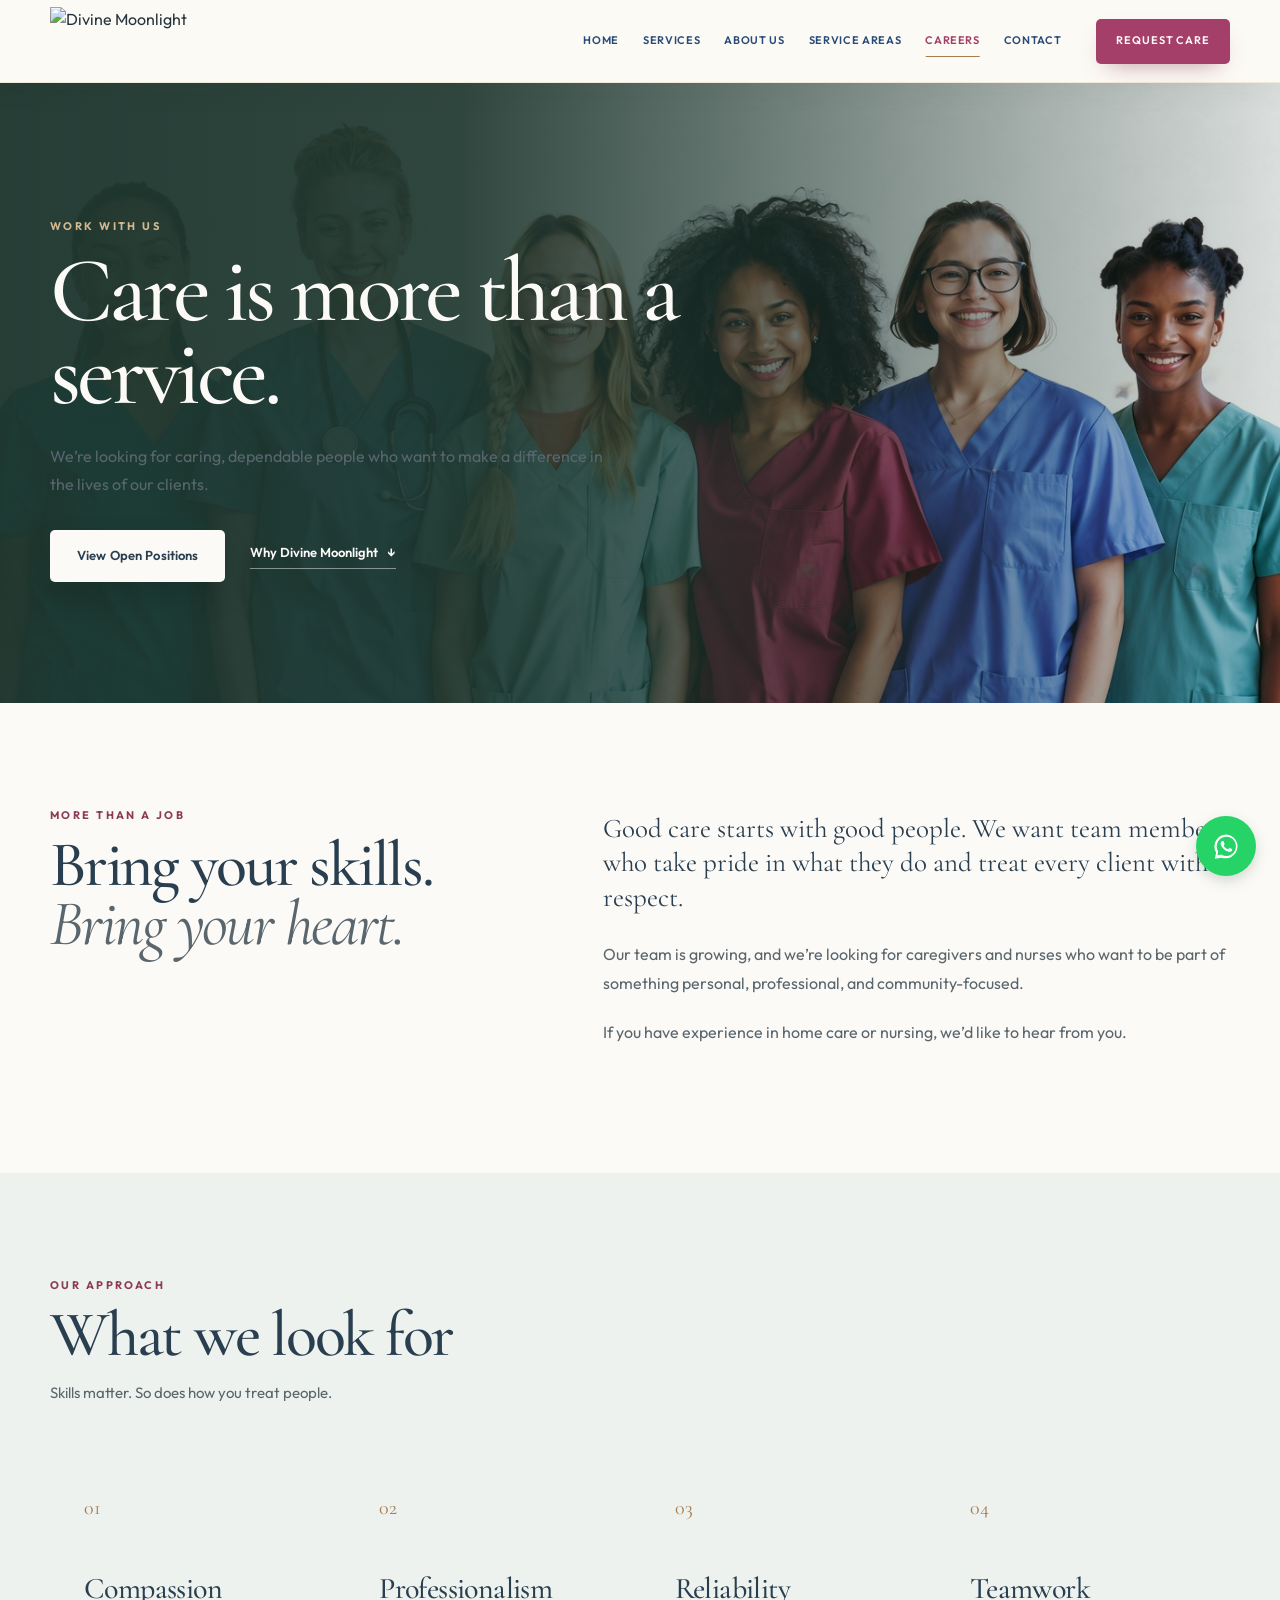
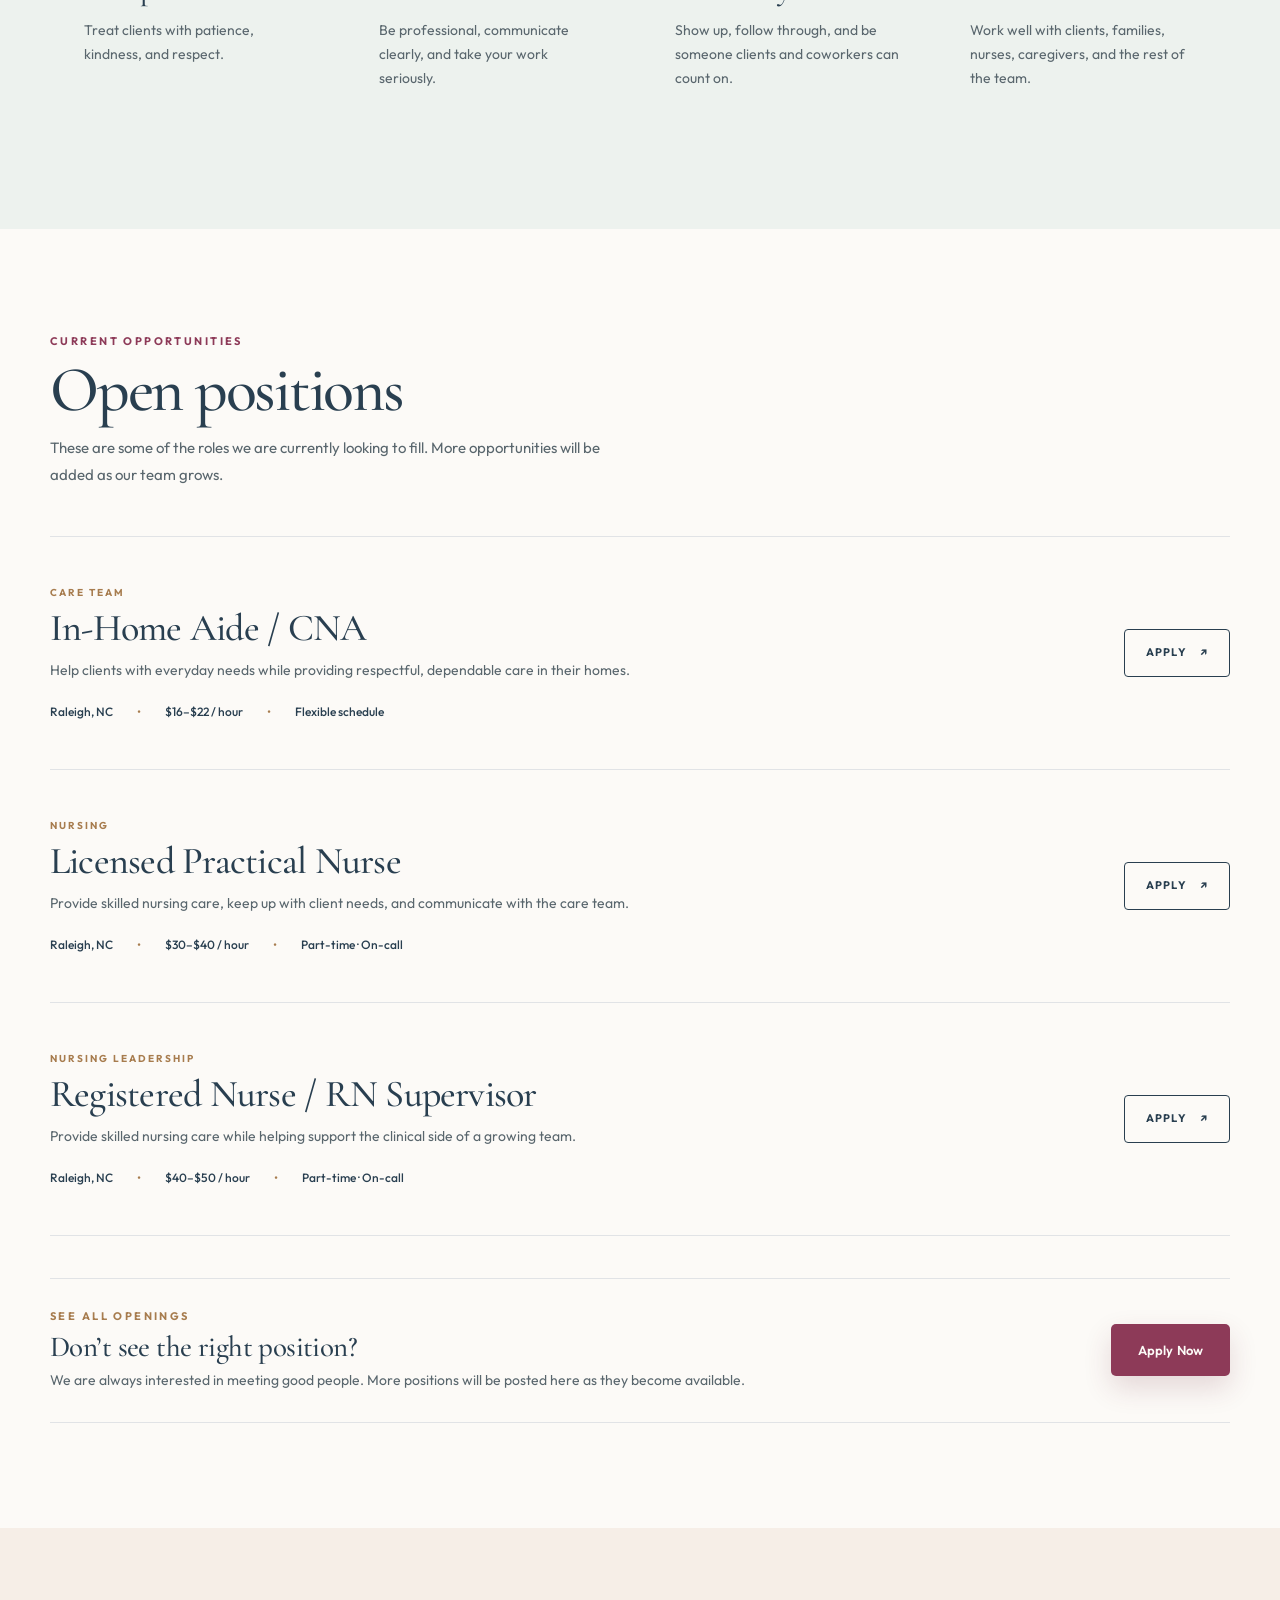
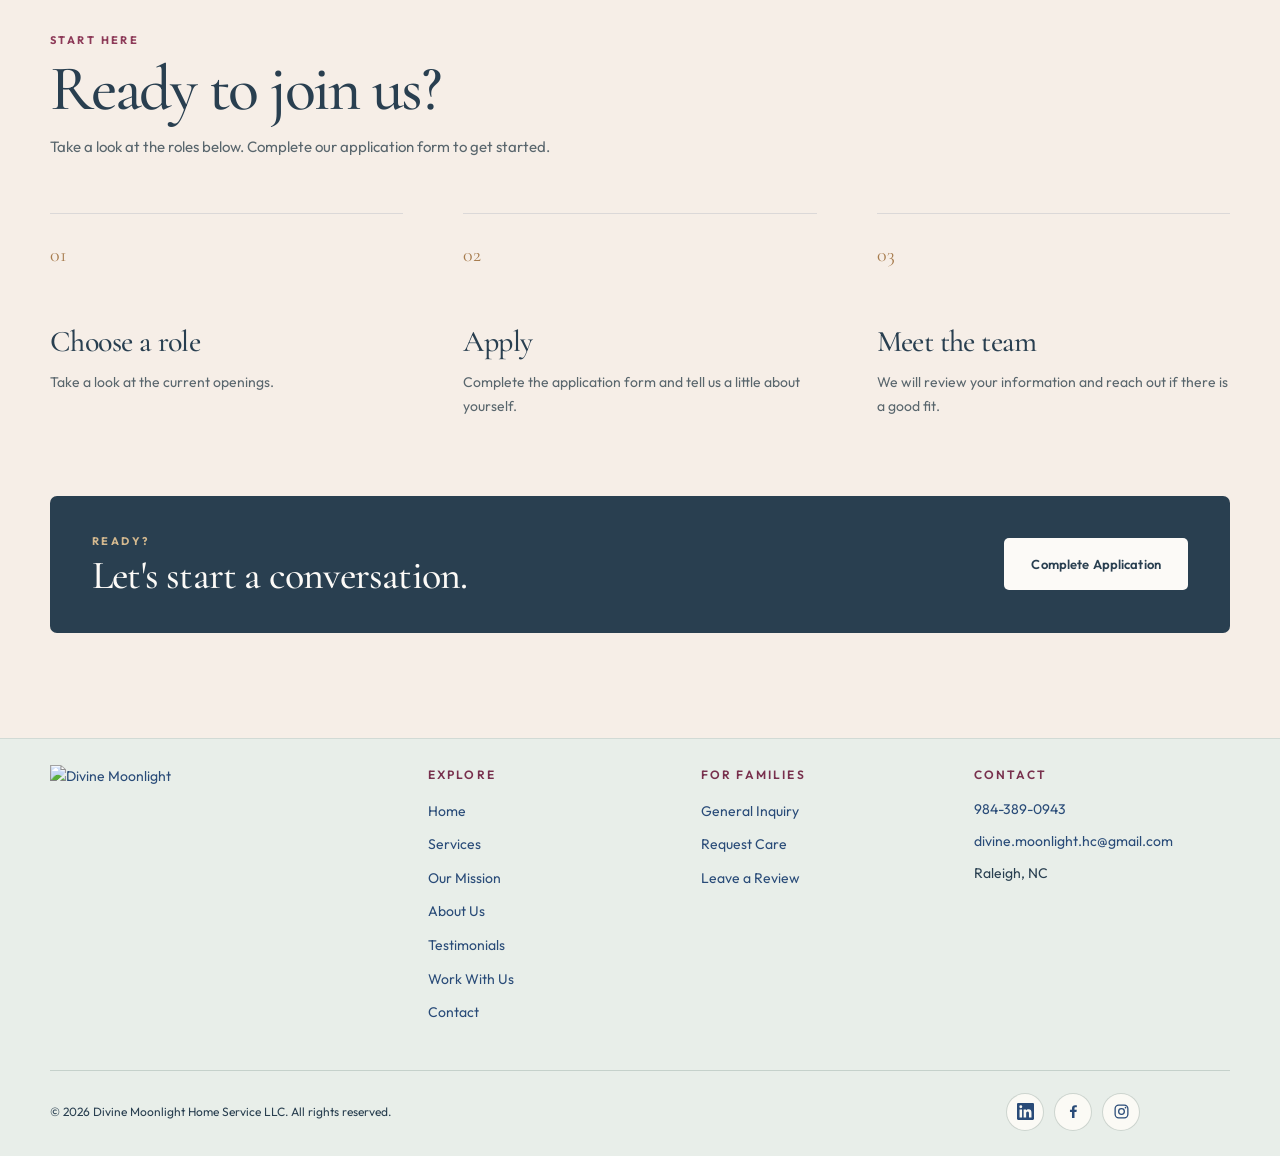
==== commit 65a8767e: "Remove temporary layout override and refresh palette stylesheet cache" ====
--- a/careers.html
+++ b/careers.html
@@ -7,10 +7,9 @@
   <meta name="description" content="Join the Divine Moonlight Home Service LLC team. Explore opportunities for CNAs, LPNs, RNs, and other compassionate care professionals.">
   <meta name="theme-color" content="#FCFAF7">
   <link rel="icon" href="favicon.svg">
-  <link rel="stylesheet" href="styles.css?v=20261014-9">
-  <link rel="stylesheet" href="careers.css?v=20261014-1">
-  <link rel="stylesheet" href="polish.css?v=20261015-1">
-</head>
+  <link rel="stylesheet" href="styles.css?v=20261015-2">
+  <link rel="stylesheet" href="careers.css?v=20261015-2">
+  </head>
 <body class="careers-page">
   <a class="skip" href="#main-content">Skip to main content</a>
   <main id="main-content">
--- a/styles.css
+++ b/styles.css
@@ -29,9 +29,9 @@
   display: flex;
   align-items: flex-start;
   background: linear-gradient(90deg,
-    rgba(249,236,229,1) 0%,
-    rgba(249,236,229,.98) 70%,
-    rgba(249,236,229,.86) 100%);
+    rgba(246,238,231),1) 0%,
+    rgba(246,238,231),.98) 70%,
+    rgba(246,238,231),.86) 100%);
 }
 
 main > section.hero:first-of-type .hero-copy > .container {
@@ -114,7 +114,7 @@
   margin-top: 18px;
   padding-bottom: 4px;
   color: var(--brand-blue-deep);
-  border-bottom: 1px solid rgba(35,64,186,.3);
+  border-bottom: 1px solid rgba(41,75,120),.3);
   font-family: var(--sans);
   font-size: 14px;
   font-weight: 500;
@@ -128,7 +128,7 @@
   bottom: 38px;
   padding-top: 16px;
   padding-right: 24px;
-  border-top: 1px solid rgba(35,64,186,.18);
+  border-top: 1px solid rgba(41,75,120),.18);
   color: var(--brand-magenta);
   font-family: var(--sans);
   font-size: 11px;
@@ -166,7 +166,7 @@
   main > section.hero:first-of-type .hero-copy {
     min-height: calc(100svh - 72px);
     padding: 82px 16px 105px;
-    background: rgba(249,236,229,.91);
+    background: rgba(246,238,231),.91);
   }
 
   main > section.hero:first-of-type h1 {
@@ -249,12 +249,12 @@
   background:
     linear-gradient(
       90deg,
-      rgba(249,236,229,.99) 0%,
-      rgba(249,236,229,.96) 22%,
-      rgba(249,236,229,.82) 42%,
-      rgba(249,236,229,.50) 57%,
-      rgba(249,236,229,.16) 72%,
-      rgba(249,236,229,0) 100%
+      rgba(246,238,231),.99) 0%,
+      rgba(246,238,231),.96) 22%,
+      rgba(246,238,231),.82) 42%,
+      rgba(246,238,231),.50) 57%,
+      rgba(246,238,231),.16) 72%,
+      rgba(246,238,231),0) 100%
     ) !important;
 }
 
@@ -335,7 +335,7 @@
   font-family: var(--sans) !important;
   font-size: 17px !important;
   line-height: 1.65 !important;
-  text-shadow: 0 1px 12px rgba(249,236,229,.35) !important;
+  text-shadow: 0 1px 12px rgba(246,238,231),.35) !important;
 }
 
 main > section.hero:first-of-type .hero-copy > .container > p::after {
@@ -378,7 +378,7 @@
   margin: 0 !important;
   padding-bottom: 5px !important;
   color: var(--brand-blue-deep) !important;
-  border-bottom: 1px solid rgba(35,64,186,.35) !important;
+  border-bottom: 1px solid rgba(41,75,120),.35) !important;
   font-family: var(--sans) !important;
   font-size: 14px !important;
   font-weight: 600 !important;
@@ -392,7 +392,7 @@
   bottom: 38px !important;
   z-index: 4 !important;
   padding: 15px 28px 0 0 !important;
-  border-top: 1px solid rgba(35,64,186,.22) !important;
+  border-top: 1px solid rgba(41,75,120),.22) !important;
   color: var(--brand-magenta) !important;
   font-family: var(--sans) !important;
   font-size: 10px !important;
@@ -465,10 +465,10 @@
     background:
       linear-gradient(
         180deg,
-        rgba(249,236,229,.94) 0%,
-        rgba(249,236,229,.82) 30%,
-        rgba(249,236,229,.62) 58%,
-        rgba(249,236,229,.28) 100%
+        rgba(246,238,231),.94) 0%,
+        rgba(246,238,231),.82) 30%,
+        rgba(246,238,231),.62) 58%,
+        rgba(246,238,231),.28) 100%
       ) !important;
   }
 
@@ -535,15 +535,15 @@
    ========================================= */
 
 .mission-page {
-  --sage: #687563;
-  --sage-dark: #4d594b;
-  --burgundy: #6b3039;
-  --gold: #b4975a;
-  --gold-light: #d4bd82;
-  --cream: #f7f4ed;
-  --warm-white: #fcfbf8;
-  --text: #2f302c;
-  --muted: #73756d;
+  --sage: #54756C;
+  --sage-dark: #293F50;
+  --burgundy: #8D3A58;
+  --gold: #A77C4E;
+  --gold-light: #D4B98F;
+  --cream: #F6EEE7;
+  --warm-white: #FCFAF7;
+  --text: #27343B;
+  --muted: #59666D;
 
   background: var(--warm-white);
   color: var(--text);
@@ -574,8 +574,8 @@
     ),
     linear-gradient(
       180deg,
-      #f8f6f0 0%,
-      #f3f1e9 100%
+      #F8F3EE 0%,
+      #F1ECE5 100%
     );
 
   padding: 120px 24px 100px;
@@ -745,7 +745,7 @@
 
   font-weight: 600;
 
-  color: #88877e;
+  color: #59666D;
 }
 
 
@@ -1281,8 +1281,8 @@
   position: relative;
   overflow: hidden;
   padding: 115px 0 105px;
-  background: #F9ECE5;
-  color: #2f302c;
+  background: #F6EEE7;
+  color: #27343B;
 }
 
 .founders-section,
@@ -1309,7 +1309,7 @@
   height: 300px;
   right: -70px;
   top: 20px;
-  background: #27455d;
+  background: #294B78;
   border-radius: 0 0 100% 0;
   clip-path: polygon(0 0,100% 0,100% 100%,0 0);
 }
@@ -1319,7 +1319,7 @@
   right: -120px;
   width: 760px;
   height: 16px;
-  background: #6b3039;
+  background: #8D3A58;
   transform: rotate(-12deg);
 }
 
@@ -1335,7 +1335,7 @@
 .founders-kicker,
 .founder-role {
   display: block;
-  color: #6b3039;
+  color: #8D3A58;
   font: 700 11px/1.2 Arial, sans-serif;
   letter-spacing: .18em;
   text-transform: uppercase;
@@ -1343,7 +1343,7 @@
 
 .founders-intro h2 {
   margin: 12px 0 18px;
-  color: #4d594b;
+  color: #293F50;
   font-family: "Cormorant Garamond", Georgia, serif;
   font-size: clamp(54px, 7vw, 88px);
   line-height: .88;
@@ -1352,14 +1352,14 @@
 }
 
 .founders-intro h2 em {
-  color: #6b3039;
+  color: #8D3A58;
   font-weight: 400;
 }
 
 .founders-intro p {
   max-width: 690px;
   margin: 0;
-  color: #73756d;
+  color: #59666D;
   font: 400 16px/1.8 "Outfit", Arial, sans-serif;
 }
 
@@ -1368,14 +1368,14 @@
   grid-template-columns: minmax(300px,.9fr) minmax(360px,1.1fr);
   min-height: 610px;
   background: #fff;
-  box-shadow: 0 24px 70px rgba(35,64,186,.10);
+  box-shadow: 0 24px 70px rgba(41,75,120),.10);
 }
 
 .founder-image-wrap {
   position: relative;
   min-height: 610px;
   overflow: hidden;
-  background: #d9d4ca;
+  background: #E2E0D9;
 }
 
 .founder-image-wrap img {
@@ -1425,7 +1425,7 @@
 
 .founder-number {
   display: block;
-  color: #b4975a;
+  color: #A77C4E;
   font: 400 20px/1 "Cormorant Garamond", Georgia, serif;
   margin-bottom: 20px;
 }
@@ -1437,33 +1437,33 @@
 .founder-story h3,
 .josephine-copy h3 {
   margin: 0 0 25px;
-  color: #4d594b;
+  color: #293F50;
   font: 500 clamp(43px,4.5vw,64px)/.92 "Cormorant Garamond", Georgia, serif;
   letter-spacing: -.02em;
 }
 
 .founder-story h3 em,
 .josephine-copy h3 em {
-  color: #6b3039;
+  color: #8D3A58;
   font-weight: 400;
 }
 
 .founder-story p,
 .josephine-copy p {
   margin: 0 0 18px;
-  color: #73756d;
+  color: #59666D;
   font: 400 15.5px/1.8 "Outfit", Arial, sans-serif;
 }
 
 .founder-rule {
   width: 55px;
   height: 2px;
-  background: #b4975a;
+  background: #A77C4E;
   margin: 12px 0 22px;
 }
 
 .founder-quote {
-  color: #4d594b !important;
+  color: #293F50 !important;
   font-family: "Cormorant Garamond", Georgia, serif !important;
   font-size: 24px !important;
   line-height: 1.3 !important;
@@ -1476,15 +1476,15 @@
   min-height: 500px;
   margin-top: 32px;
   background: #fff;
-  border-top: 1px solid rgba(180,151,90,.35);
-  box-shadow: 0 20px 55px rgba(35,64,186,.08);
+  border-top: 1px solid rgba(167,124,78),.35);
+  box-shadow: 0 20px 55px rgba(41,75,120),.08);
 }
 
 .josephine-photo {
   position: relative;
   min-height: 500px;
   overflow: hidden;
-  background: #e7e1d6;
+  background: #E2E0D9;
 }
 
 .josephine-photo img {
@@ -1502,8 +1502,8 @@
   display: none;
   align-items: center;
   justify-content: center;
-  color: #687563;
-  background: #e7e1d6;
+  color: #54756C;
+  background: #E2E0D9;
   font: 500 42px/1 "Cormorant Garamond", Georgia, serif;
 }
 
@@ -1515,7 +1515,7 @@
 }
 
 .josephine-copy .founder-number {
-  color: #b4975a;
+  color: #A77C4E;
 }
 
 .josephine-copy .founder-role {
@@ -1597,13 +1597,13 @@
    ========================================================= */
 
 .home-mission {
-  --sage: #687563;
-  --sage-dark: #4d594b;
-  --burgundy: #6b3039;
-  --gold: #b4975a;
-  --cream: #f7f4ed;
-  --warm-white: #fcfbf8;
-  --muted: #73756d;
+  --sage: #54756C;
+  --sage-dark: #293F50;
+  --burgundy: #8D3A58;
+  --gold: #A77C4E;
+  --cream: #F6EEE7;
+  --warm-white: #FCFAF7;
+  --muted: #59666D;
 
   position: relative;
   background: var(--warm-white);
@@ -2076,8 +2076,8 @@
 .service-grid .card {
   position: relative;
   overflow: hidden;
-  border: 1px solid rgba(35,64,186,.08);
-  box-shadow: 0 10px 30px -24px rgba(35,64,186,.35);
+  border: 1px solid rgba(41,75,120),.08);
+  box-shadow: 0 10px 30px -24px rgba(41,75,120),.35);
 }
 .service-grid .card::before {
   content:"";
@@ -2091,7 +2091,7 @@
 .service-grid .card:hover,.service-grid .card:focus-within {
   transform:translateY(-7px);
   border-color:rgba(184,149,74,.25);
-  box-shadow:0 22px 45px -25px rgba(35,64,186,.34);
+  box-shadow:0 22px 45px -25px rgba(41,75,120),.34);
 }
 .service-grid .card:hover::before,.service-grid .card:focus-within::before { transform:scaleX(1); }
 
@@ -2116,10 +2116,10 @@
 
 .founders-feature:hover,.founders-josephine:hover {
   transform:translateY(-4px);
-  box-shadow:0 28px 65px -34px rgba(35,64,186,.28);
+  box-shadow:0 28px 65px -34px rgba(41,75,120),.28);
 }
 .home-mission-quote { transition:transform .45s var(--dm-ease),box-shadow .45s var(--dm-ease); }
-.home-mission-quote:hover { transform:translateY(-4px); box-shadow:0 22px 45px -30px rgba(35,64,186,.24); }
+.home-mission-quote:hover { transform:translateY(-4px); box-shadow:0 22px 45px -30px rgba(41,75,120),.24); }
 
 .steps .step { position:relative; }
 .steps .step:hover { transform:translateY(-4px); }
@@ -2129,7 +2129,7 @@
 .btn {
   transition:transform .25s var(--dm-ease),box-shadow .25s ease,background-color .25s ease,border-color .25s ease,color .25s ease;
 }
-.btn:hover,.btn:focus-visible { transform:translateY(-2px); box-shadow:0 12px 26px -17px rgba(35,64,186,.45); }
+.btn:hover,.btn:focus-visible { transform:translateY(-2px); box-shadow:0 12px 26px -17px rgba(41,75,120),.45); }
 .btn:active { transform:translateY(0); }
 
 .text-link,.mission-link,.learn { transition:gap .3s var(--dm-ease),color .25s ease,border-color .25s ease; }
@@ -2138,7 +2138,7 @@
 #shared-site-navigation .header {
   transition:background-color .3s ease,box-shadow .3s ease,border-color .3s ease;
 }
-#shared-site-navigation .header.scrolled { box-shadow:0 12px 32px -24px rgba(35,64,186,.45); }
+#shared-site-navigation .header.scrolled { box-shadow:0 12px 32px -24px rgba(41,75,120),.45); }
 
 .dm-reveal {
   opacity:0;
@@ -2219,7 +2219,7 @@
   opacity: 0;
   pointer-events: none;
   transition: opacity .25s ease, transform .3s var(--dm-ease);
-  box-shadow: 0 8px 22px rgba(35,64,186,.18);
+  box-shadow: 0 8px 22px rgba(41,75,120),.18);
 }
 
 .dm-whatsapp-label::after {
@@ -2476,10 +2476,10 @@
     background:
       linear-gradient(
         180deg,
-        rgba(249,236,229,1) 0%,
-        rgba(249,236,229,.72) 10%,
-        rgba(249,236,229,.12) 30%,
-        rgba(249,236,229,0) 52%
+        rgba(246,238,231),1) 0%,
+        rgba(246,238,231),.72) 10%,
+        rgba(246,238,231),.12) 30%,
+        rgba(246,238,231),0) 52%
       ) !important;
   }
 
@@ -2563,19 +2563,19 @@
     background:
       linear-gradient(
         90deg,
-        rgba(249,236,229,.98) 0%,
-        rgba(249,236,229,.88) 18%,
-        rgba(249,236,229,.58) 40%,
-        rgba(249,236,229,.22) 62%,
-        rgba(249,236,229,.04) 82%,
-        rgba(249,236,229,0) 100%
+        rgba(246,238,231),.98) 0%,
+        rgba(246,238,231),.88) 18%,
+        rgba(246,238,231),.58) 40%,
+        rgba(246,238,231),.22) 62%,
+        rgba(246,238,231),.04) 82%,
+        rgba(246,238,231),0) 100%
       ),
       linear-gradient(
         180deg,
-        rgba(249,236,229,.28) 0%,
-        rgba(249,236,229,0) 24%,
-        rgba(249,236,229,0) 76%,
-        rgba(249,236,229,.28) 100%
+        rgba(246,238,231),.28) 0%,
+        rgba(246,238,231),0) 24%,
+        rgba(246,238,231),0) 76%,
+        rgba(246,238,231),.28) 100%
       ) !important;
   }
 }
@@ -2593,20 +2593,20 @@
     background:
       linear-gradient(
         90deg,
-        rgba(249,236,229,1) 0%,
-        rgba(249,236,229,.97) 18%,
-        rgba(249,236,229,.88) 34%,
-        rgba(249,236,229,.62) 49%,
-        rgba(249,236,229,.30) 64%,
-        rgba(249,236,229,.08) 82%,
-        rgba(249,236,229,0) 100%
+        rgba(246,238,231),1) 0%,
+        rgba(246,238,231),.97) 18%,
+        rgba(246,238,231),.88) 34%,
+        rgba(246,238,231),.62) 49%,
+        rgba(246,238,231),.30) 64%,
+        rgba(246,238,231),.08) 82%,
+        rgba(246,238,231),0) 100%
       ),
       linear-gradient(
         180deg,
-        rgba(249,236,229,.22) 0%,
-        rgba(249,236,229,0) 18%,
-        rgba(249,236,229,0) 82%,
-        rgba(249,236,229,.22) 100%
+        rgba(246,238,231),.22) 0%,
+        rgba(246,238,231),0) 18%,
+        rgba(246,238,231),0) 82%,
+        rgba(246,238,231),.22) 100%
       ) !important;
   }
 }
@@ -2672,9 +2672,9 @@
   }
 
   main > section.hero:first-of-type .actions .btn-secondary {
-    border: 1px solid rgba(35,64,186,.45) !important;
+    border: 1px solid rgba(41,75,120),.45) !important;
     color: var(--brand-blue-deep) !important;
-    background: rgba(249,236,229,.88) !important;
+    background: rgba(246,238,231),.88) !important;
   }
 
   main > section.hero:first-of-type .text-link {
@@ -2701,9 +2701,9 @@
     background:
       linear-gradient(
         180deg,
-        rgba(249,236,229,0) 0%,
-        rgba(249,236,229,0) 72%,
-        rgba(249,236,229,.72) 100%
+        rgba(246,238,231),0) 0%,
+        rgba(246,238,231),0) 72%,
+        rgba(246,238,231),.72) 100%
       ) !important;
   }
 
@@ -2713,7 +2713,7 @@
     bottom: 28px !important;
     padding: 14px 0 0 !important;
     text-align: center !important;
-    border-top: 1px solid rgba(35,64,186,.22) !important;
+    border-top: 1px solid rgba(41,75,120),.22) !important;
     font-size: 9px !important;
     letter-spacing: .11em !important;
   }
@@ -2778,14 +2778,14 @@
        until the photograph is completely unobstructed in the right third. */
     background: linear-gradient(
       90deg,
-      rgba(249,236,229,1) 0%,
-      rgba(249,236,229,1) 33.333%,
-      rgba(249,236,229,.82) 43%,
-      rgba(249,236,229,.58) 52%,
-      rgba(249,236,229,.30) 61%,
-      rgba(249,236,229,.08) 70%,
-      rgba(249,236,229,0) 78%,
-      rgba(249,236,229,0) 100%
+      rgba(246,238,231),1) 0%,
+      rgba(246,238,231),1) 33.333%,
+      rgba(246,238,231),.82) 43%,
+      rgba(246,238,231),.58) 52%,
+      rgba(246,238,231),.30) 61%,
+      rgba(246,238,231),.08) 70%,
+      rgba(246,238,231),0) 78%,
+      rgba(246,238,231),0) 100%
     ) !important;
   }
 
@@ -2796,17 +2796,17 @@
     justify-content: center !important;
     min-height: 54px !important;
     padding: 0 24px !important;
-    border: 1px solid rgba(35,64,186,.38) !important;
+    border: 1px solid rgba(41,75,120),.38) !important;
     border-radius: 999px !important;
     color: var(--brand-blue-deep) !important;
-    background: rgba(249,236,229,.72) !important;
+    background: rgba(246,238,231),.72) !important;
     font-size: 14px !important;
     font-weight: 600 !important;
     text-decoration: none !important;
   }
 
   main > section.hero:first-of-type .actions .btn-secondary:hover {
-    background: rgba(249,236,229,.94) !important;
+    background: rgba(246,238,231),.94) !important;
     border-color: var(--brand-blue-deep) !important;
   }
 }
@@ -2835,10 +2835,10 @@
     min-width: 0 !important;
     min-height: 50px !important;
     padding: 0 10px !important;
-    border: 1px solid rgba(35,64,186,.45) !important;
+    border: 1px solid rgba(41,75,120),.45) !important;
     border-radius: 999px !important;
     color: var(--brand-blue-deep) !important;
-    background: rgba(249,236,229,.88) !important;
+    background: rgba(246,238,231),.88) !important;
     font-size: 11px !important;
     font-weight: 600 !important;
     white-space: nowrap !important;
@@ -2872,12 +2872,12 @@
       90deg,
       var(--cream) 0%,
       var(--cream) 33.333%,
-      rgba(249,236,229,.88) 44%,
-      rgba(249,236,229,.62) 54%,
-      rgba(249,236,229,.34) 64%,
-      rgba(249,236,229,.12) 73%,
-      rgba(249,236,229,0) 82%,
-      rgba(249,236,229,0) 100%
+      rgba(246,238,231),.88) 44%,
+      rgba(246,238,231),.62) 54%,
+      rgba(246,238,231),.34) 64%,
+      rgba(246,238,231),.12) 73%,
+      rgba(246,238,231),0) 82%,
+      rgba(246,238,231),0) 100%
     ) !important;
   }
 
@@ -2906,7 +2906,7 @@
     margin: 0 !important;
     padding-bottom: 5px !important;
     color: var(--brand-blue-deep) !important;
-    border-bottom: 1px solid rgba(35,64,186,.35) !important;
+    border-bottom: 1px solid rgba(41,75,120),.35) !important;
     font-family: var(--sans) !important;
     font-size: 14px !important;
     font-weight: 600 !important;
@@ -2957,7 +2957,7 @@
     margin: 0 !important;
     padding-bottom: 4px !important;
     color: var(--brand-blue-deep) !important;
-    border-bottom: 1px solid rgba(35,64,186,.3) !important;
+    border-bottom: 1px solid rgba(41,75,120),.3) !important;
     width: fit-content !important;
     margin-left: auto !important;
     margin-right: auto !important;
@@ -2996,13 +2996,13 @@
       90deg,
       var(--cream) 0%,
       var(--cream) 33%,
-      rgba(249,236,229,.98) 42%,
-      rgba(249,236,229,.82) 50%,
-      rgba(249,236,229,.58) 58%,
-      rgba(249,236,229,.34) 66%,
-      rgba(249,236,229,.14) 75%,
-      rgba(249,236,229,0) 84%,
-      rgba(249,236,229,0) 100%
+      rgba(246,238,231),.98) 42%,
+      rgba(246,238,231),.82) 50%,
+      rgba(246,238,231),.58) 58%,
+      rgba(246,238,231),.34) 66%,
+      rgba(246,238,231),.14) 75%,
+      rgba(246,238,231),0) 84%,
+      rgba(246,238,231),0) 100%
     ) !important;
   }
 
@@ -3069,7 +3069,7 @@
     color: var(--brand-blue-deep) !important;
     background: transparent !important;
     border: 0 !important;
-    border-bottom: 1px solid rgba(35,64,186,.35) !important;
+    border-bottom: 1px solid rgba(41,75,120),.35) !important;
     font-family: var(--sans) !important;
     font-size: 13px !important;
     font-weight: 600 !important;
@@ -3095,8 +3095,8 @@
     z-index: 1 !important;
     background: linear-gradient(
       180deg,
-      rgba(249,236,229,.12) 0%,
-      rgba(249,236,229,0) 100%
+      rgba(246,238,231),.12) 0%,
+      rgba(246,238,231),0) 100%
     ) !important;
   }
 
@@ -3159,7 +3159,7 @@
   transform: none !important;
   background: transparent !important;
   border: 0 !important;
-  border-bottom: 1px solid rgba(35,64,186,.35) !important;
+  border-bottom: 1px solid rgba(41,75,120),.35) !important;
   color: var(--brand-blue-deep) !important;
   font-family: var(--sans) !important;
   font-size: 14px !important;
@@ -3240,10 +3240,10 @@
     pointer-events: none !important;
     background: linear-gradient(
       to bottom,
-      rgba(249,236,229,0) 0%,
-      rgba(249,236,229,.08) 18%,
-      rgba(249,236,229,.28) 42%,
-      rgba(249,236,229,.58) 68%,
+      rgba(246,238,231),0) 0%,
+      rgba(246,238,231),.08) 18%,
+      rgba(246,238,231),.28) 42%,
+      rgba(246,238,231),.58) 68%,
       var(--cream) 100%
     ) !important;
   }
@@ -3292,12 +3292,12 @@
     flex-basis: 100% !important;
     margin: 0 0 2px !important;
     padding-bottom: 12px !important;
-    border-bottom: 1px solid rgba(35,64,186,.18) !important;
+    border-bottom: 1px solid rgba(41,75,120),.18) !important;
   }
 }
 .mobile-nursing-pool:hover {
   color: var(--brand-blue-deep) !important;
-  border-color: rgba(35,64,186,.45) !important;
+  border-color: rgba(41,75,120),.45) !important;
 }
 main > section.hero:first-of-type .hero-copy::after {
   display: none !important;
@@ -3372,7 +3372,7 @@
     margin-top: 1px !important;
     padding: 0 0 5px !important;
     color: var(--brand-blue-deep) !important;
-    border-bottom: 1px solid rgba(35,64,186,.28) !important;
+    border-bottom: 1px solid rgba(41,75,120),.28) !important;
     font-size: 13px !important;
     font-weight: 600 !important;
   }
@@ -3419,7 +3419,7 @@
 
 .footer {
   background: #e8eee9;
-  color: #263f35;
+  color: #293F50;
   padding: 26px 0 25px;
   border-top: 1px solid rgba(42, 79, 68, .12);
 }
@@ -3461,7 +3461,7 @@
   font-weight: 600;
   letter-spacing: .18em;
   text-transform: uppercase;
-  color: #713047;
+  color: #78304D;
 }
 
 .footer ul {
@@ -3473,13 +3473,13 @@
 }
 
 .footer a {
-  color: #2340BA;
+  color: #294B78;
   text-decoration: none;
   font-size: 14px;
 }
 
 .footer a:hover {
-  color: #713047;
+  color: #78304D;
 }
 
 .footer-contact {
@@ -3503,7 +3503,7 @@
   justify-content: space-between;
   gap: 20px;
   font-size: 12px;
-  color: #2f463b;
+  color: #293F50;
 }
 
 .footer-social {
@@ -3680,9 +3680,9 @@
   position: relative;
   min-width: 0;
   overflow: hidden;
-  border: 1px solid rgba(35,64,186,.14);
+  border: 1px solid rgba(41,75,120),.14);
   border-radius: 18px;
-  background: #e9eee9;
+  background: #EDF2EE;
 }
 
 .service-area-map {
@@ -3706,7 +3706,7 @@
   padding: 7px 10px;
   background: var(--cream);
   color: var(--brand-blue-deep);
-  box-shadow: 0 5px 18px rgba(35,64,186,.16);
+  box-shadow: 0 5px 18px rgba(41,75,120),.16);
   font-family: var(--sans);
   font-size: 12px;
   font-weight: 600;
@@ -3723,11 +3723,11 @@
   z-index: 500;
   padding: 8px 11px;
   border-radius: 5px;
-  background: rgba(249,236,229,.92);
+  background: rgba(246,238,231),.92);
   color: var(--brand-blue-deep);
   font-family: var(--sans);
   font-size: 11px;
-  box-shadow: 0 4px 16px rgba(35,64,186,.12);
+  box-shadow: 0 4px 16px rgba(41,75,120),.12);
 }
 
 .service-area-info {
@@ -3750,12 +3750,12 @@
   padding: 0;
   display: grid;
   gap: 0;
-  border-top: 1px solid rgba(35,64,186,.16);
+  border-top: 1px solid rgba(41,75,120),.16);
 }
 
 .service-area-list li {
   padding: 14px 0;
-  border-bottom: 1px solid rgba(35,64,186,.16);
+  border-bottom: 1px solid rgba(41,75,120),.16);
   color: var(--brand-blue-deep);
   font-size: 15px;
   font-weight: 600;
@@ -3962,10 +3962,10 @@
   position: relative;
   min-width: 0;
   overflow: hidden;
-  border: 1px solid rgba(35,64,186,.12);
+  border: 1px solid rgba(41,75,120),.12);
   border-radius: 24px;
   background: var(--paper);
-  box-shadow: 0 24px 60px rgba(35,64,186,.10);
+  box-shadow: 0 24px 60px rgba(41,75,120),.10);
 }
 
 .service-area-map-image {
@@ -3981,7 +3981,7 @@
   position: absolute;
   inset: 0;
   pointer-events: none;
-  background: linear-gradient(180deg, rgba(249,236,229,0) 72%, rgba(249,236,229,.18) 100%);
+  background: linear-gradient(180deg, rgba(246,238,231),0) 72%, rgba(246,238,231),.18) 100%);
 }
 
 .service-area-map-image img {
@@ -3999,9 +3999,9 @@
   bottom: 20px;
   z-index: 2;
   padding: 9px 13px;
-  border: 1px solid rgba(35,64,186,.12);
+  border: 1px solid rgba(41,75,120),.12);
   border-radius: 999px;
-  background: rgba(249,236,229,.92);
+  background: rgba(246,238,231),.92);
   color: var(--brand-blue-deep);
   font-family: var(--sans);
   font-size: 10px;
@@ -4009,7 +4009,7 @@
   letter-spacing: .15em;
   line-height: 1;
   text-transform: uppercase;
-  box-shadow: 0 8px 24px rgba(35,64,186,.10);
+  box-shadow: 0 8px 24px rgba(41,75,120),.10);
 }
 
 .service-area-info {
@@ -4042,12 +4042,12 @@
 
 .service-area-list {
   margin: 0 0 25px;
-  border-top: 1px solid rgba(35,64,186,.15);
+  border-top: 1px solid rgba(41,75,120),.15);
 }
 
 .service-area-list li {
   padding: 15px 0;
-  border-bottom: 1px solid rgba(35,64,186,.15);
+  border-bottom: 1px solid rgba(41,75,120),.15);
   color: var(--brand-blue-deep);
   font-size: 15px;
   font-weight: 600;
@@ -4100,7 +4100,7 @@
   .service-area-intro { margin-bottom: 30px; }
   .service-area-intro h1 { font-size: clamp(48px, 15vw, 64px); }
   .service-area-intro p { font-size: 15px; line-height: 1.7; }
-  .service-area-map-wrap { border-radius: 16px; box-shadow: 0 16px 36px rgba(35,64,186,.09); }
+  .service-area-map-wrap { border-radius: 16px; box-shadow: 0 16px 36px rgba(41,75,120),.09); }
   .map-image-label { left: 13px; bottom: 13px; padding: 8px 10px; font-size: 9px; }
   .service-area-info h2 { font-size: 43px; }
 }
--- a/careers.css
+++ b/careers.css
@@ -5,15 +5,15 @@
    ========================================================= */
 
 .careers-page {
-  --careers-cream: #f7f3ec;
-  --careers-paper: #fffdf8;
-  --careers-sage: #2a4f44;
-  --careers-sage-mid: #587064;
-  --careers-sage-light: #e8eee8;
-  --careers-burgundy: #6b243b;
-  --careers-gold: #a37a42;
-  --careers-ink: #263a34;
-  --careers-line: rgba(42, 79, 68, .16);
+  --careers-cream: #F6EEE7;
+  --careers-paper: #FCFAF7;
+  --careers-sage: #293F50;
+  --careers-sage-mid: #59666D;
+  --careers-sage-light: #EDF2EE;
+  --careers-burgundy: #8D3A58;
+  --careers-gold: #A77C4E;
+  --careers-ink: #27343B;
+  --careers-line: rgba(41,75,120,.13);
   background: var(--careers-cream);
   color: var(--careers-ink);
 }
@@ -71,13 +71,13 @@
 
 .careers-page .btn-primary {
   background: var(--careers-burgundy);
-  color: #fffdf8;
+  color: #FCFAF7;
   box-shadow: 0 12px 28px rgba(107, 36, 59, .16);
 }
 
 .careers-page .btn-primary:hover {
-  background: #5b1e32;
-  color: #fffdf8;
+  background: #78304D;
+  color: #FCFAF7;
   box-shadow: 0 15px 32px rgba(107, 36, 59, .22);
 }
 
@@ -118,17 +118,17 @@
 
 .careers-hero-content {
   padding: 130px 0 105px;
-  color: #fffdf8;
+  color: #FCFAF7;
 }
 
 .careers-hero .eyebrow {
-  color: #d8b982;
+  color: #D4B98F;
 }
 
 .careers-hero h1 {
   max-width: 820px;
   margin: 16px 0 26px;
-  color: #fffdf8;
+  color: #FCFAF7;
   font-family: var(--display, "Cormorant Garamond", serif);
   font-size: clamp(58px, 7vw, 94px);
   font-weight: 500;
@@ -137,7 +137,7 @@
 }
 
 .careers-hero h1 em {
-  color: #e7dcc9;
+  color: #E9D9C6;
   font-weight: 400;
 }
 
@@ -158,13 +158,13 @@
 }
 
 .careers-hero .btn-primary {
-  background: #fffdf8;
+  background: #FCFAF7;
   color: var(--careers-sage);
   box-shadow: 0 14px 30px rgba(0, 0, 0, .14);
 }
 
 .careers-hero .btn-primary:hover {
-  background: #fffdf8;
+  background: #FCFAF7;
   color: var(--careers-burgundy);
 }
 
@@ -172,7 +172,7 @@
   display: inline-flex;
   align-items: center;
   gap: 9px;
-  color: #fffdf8;
+  color: #FCFAF7;
   font-family: var(--sans, "Outfit", sans-serif);
   font-size: 13px;
   font-weight: 600;
@@ -186,7 +186,7 @@
 }
 
 .careers-text-link:hover {
-  color: #fffdf8;
+  color: #FCFAF7;
 }
 
 .careers-text-link:hover span {
@@ -248,7 +248,7 @@
 
 .careers-values {
   padding: 115px 0 125px;
-  background: #e9eee9;
+  background: #EDF2EE;
 }
 
 .careers-heading {
@@ -340,7 +340,7 @@
 }
 
 .position-card:hover {
-  background: rgba(42,79,68,.025);
+  background: rgba(41,75,120),.025);
 }
 
 .position-label {
@@ -407,7 +407,7 @@
 }
 
 .position-apply:hover {
-  color: #fffdf8;
+  color: #FCFAF7;
   background: var(--careers-sage);
   transform: translateY(-2px);
 }
@@ -416,7 +416,7 @@
   margin: 0 -24px;
   padding-left: 24px;
   padding-right: 24px;
-  background: #edf1ec;
+  background: #EDF2EE;
 }
 
 /* Application callout */
@@ -427,8 +427,8 @@
   gap: 35px;
   margin-top: 52px;
   padding: 34px 38px;
-  background: #e8eee8;
-  border: 1px solid rgba(42,79,68,.09);
+  background: #EDF2EE;
+  border: 1px solid rgba(41,75,120),.09);
 }
 
 .application-note .eyebrow {
@@ -489,13 +489,13 @@
 }
 
 .careers-feature .eyebrow {
-  color: #d8b982;
+  color: #D4B98F;
 }
 
 .careers-feature h2 {
   max-width: 680px;
   margin: 13px 0 23px;
-  color: #fffdf8;
+  color: #FCFAF7;
   font-family: var(--display, "Cormorant Garamond", serif);
   font-size: clamp(52px, 5.8vw, 78px);
   font-weight: 500;
@@ -504,14 +504,14 @@
 }
 
 .careers-feature h2 em {
-  color: #e6dbc7;
+  color: #E9D9C6;
   font-weight: 400;
 }
 
 .careers-feature-content > p {
   max-width: 560px;
   margin: 0 0 29px;
-  color: rgba(255,253,248,.87);
+  color: rgba(252,250,247),.87);
   font-family: var(--sans, "Outfit", sans-serif);
   font-size: 15px;
   line-height: 1.8;
@@ -547,12 +547,12 @@
 
 .final-apply .eyebrow {
   margin-bottom: 6px;
-  color: #d8b982;
+  color: #D4B98F;
 }
 
 .final-apply h3 {
   margin: 0;
-  color: #fffdf8;
+  color: #FCFAF7;
   font-family: var(--display, "Cormorant Garamond", serif);
   font-size: 40px;
   font-weight: 500;
@@ -560,14 +560,14 @@
 }
 
 .final-apply .btn-primary {
-  background: #fffdf8;
+  background: #FCFAF7;
   color: var(--careers-sage);
   box-shadow: none;
   white-space: nowrap;
 }
 
 .final-apply .btn-primary:hover {
-  background: #fffdf8;
+  background: #FCFAF7;
   color: var(--careers-burgundy);
 }
 
@@ -785,13 +785,13 @@
 .careers-page .value-grid {
   border: 0;
   gap: 1px;
-  background: rgba(42,79,68,.14);
+  background: rgba(41,75,120),.14);
 }
 
 .careers-page .value-card {
   min-height: 250px;
   border: 0;
-  background: #e9eee9;
+  background: #EDF2EE;
   padding: 34px;
 }
 
@@ -818,11 +818,11 @@
 }
 
 .careers-page .position-card:hover {
-  background: rgba(42, 79, 68, .045);
+  background: rgba(41, 75, 120, .045);
 }
 
 .careers-page .position-card:hover .position-apply {
-  color: #fffdf8;
+  color: #FCFAF7;
   background: var(--careers-sage);
 }
 
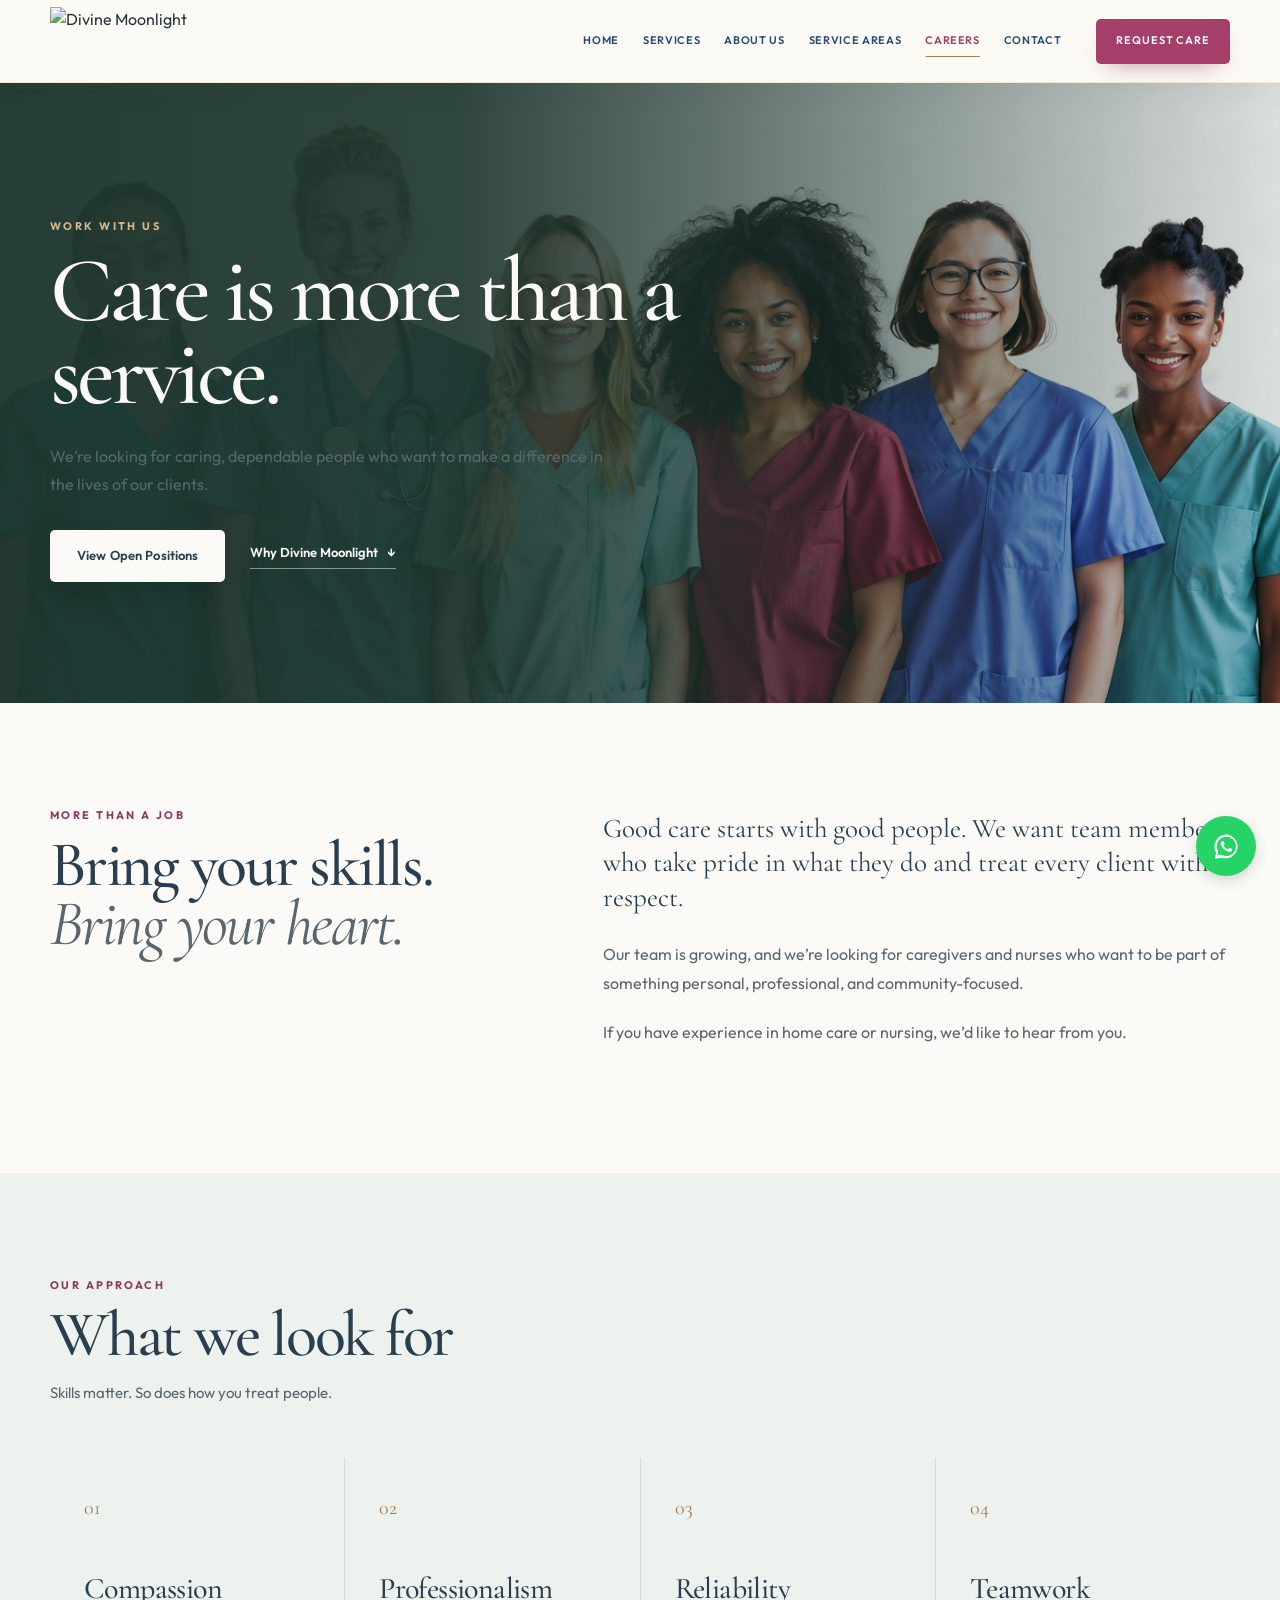
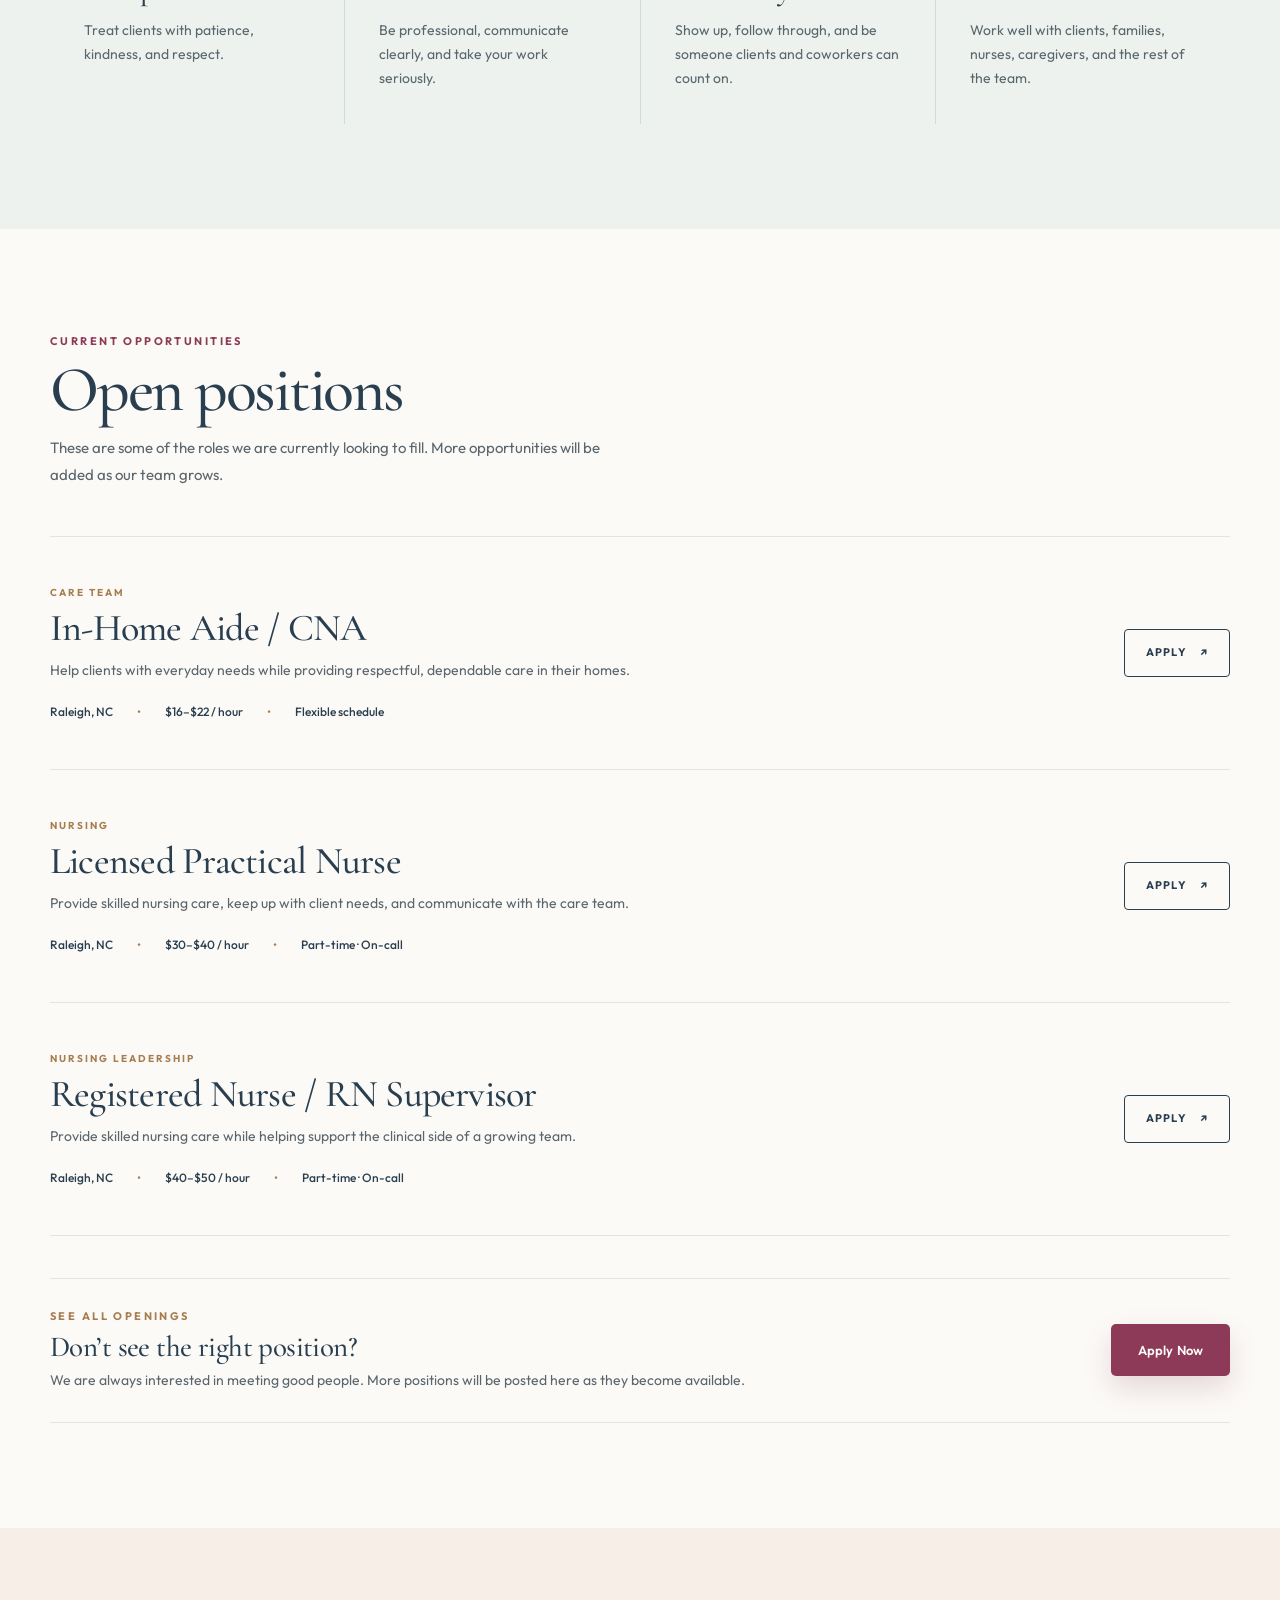
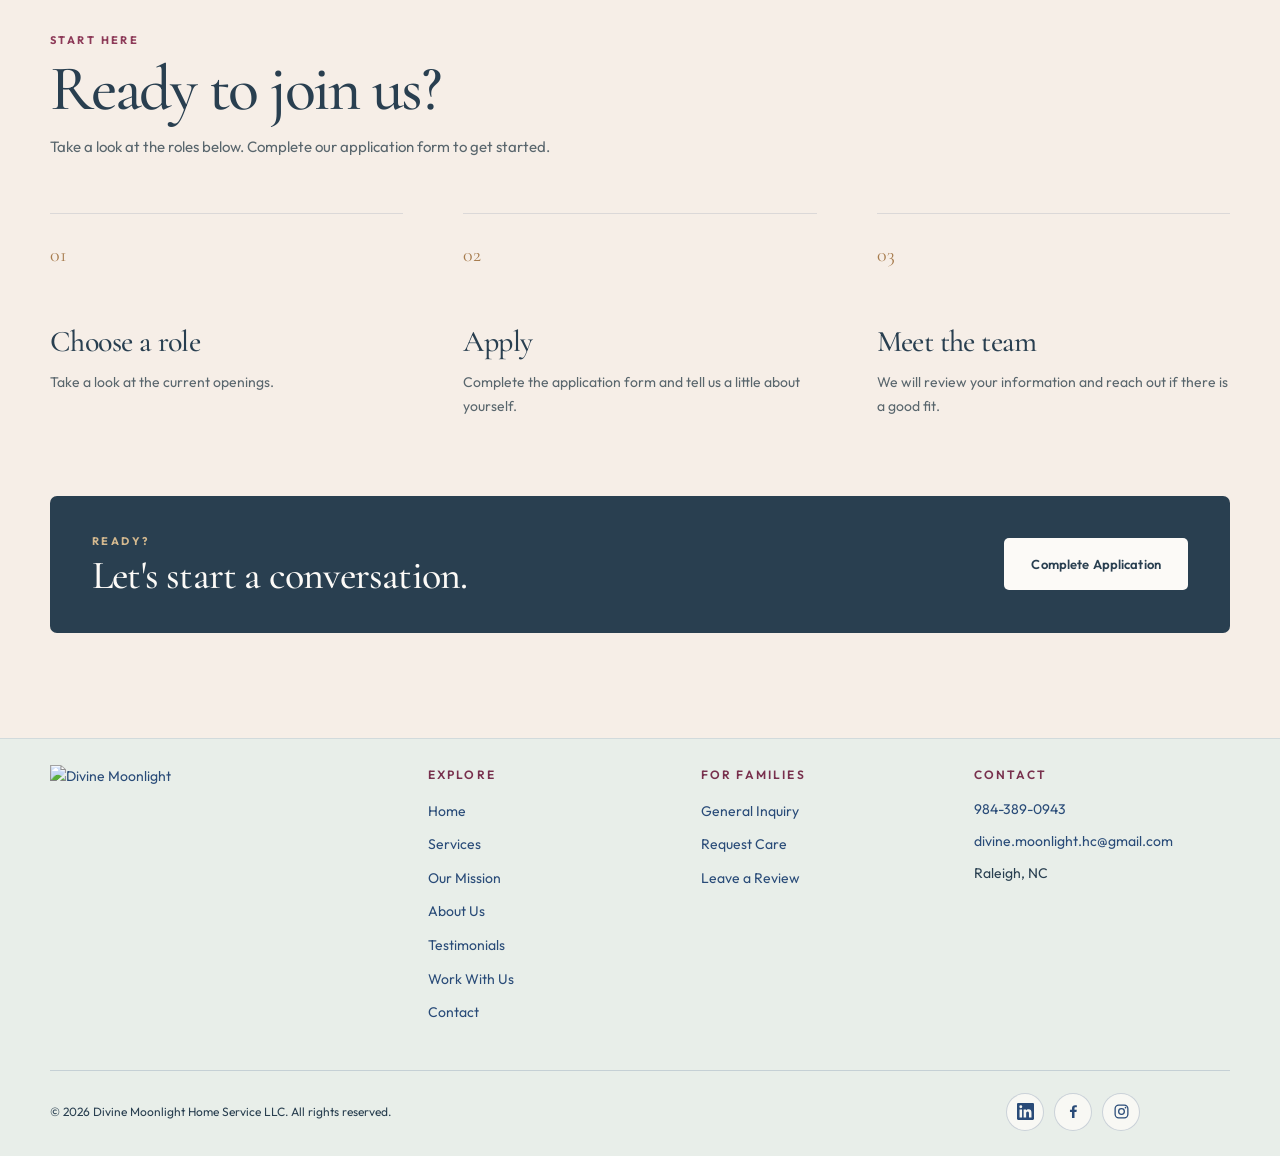
==== commit a7a422d4: "Refresh cached styles for updated site colors" ====
--- a/careers.html
+++ b/careers.html
@@ -7,8 +7,8 @@
   <meta name="description" content="Join the Divine Moonlight Home Service LLC team. Explore opportunities for CNAs, LPNs, RNs, and other compassionate care professionals.">
   <meta name="theme-color" content="#FCFAF7">
   <link rel="icon" href="favicon.svg">
-  <link rel="stylesheet" href="styles.css?v=20261015-2">
-  <link rel="stylesheet" href="careers.css?v=20261015-2">
+  <link rel="stylesheet" href="styles.css?v=20261015-3">
+  <link rel="stylesheet" href="careers.css?v=20261015-3">
   </head>
 <body class="careers-page">
   <a class="skip" href="#main-content">Skip to main content</a>
--- a/styles.css
+++ b/styles.css
@@ -1,4 +1,4 @@
-@import url('styles-legacy.css');
+@import url('styles-legacy.css?v=20261015-3');
 
 /* =========================================================
    DIVINE MOONLIGHT — HOMEPAGE HERO
@@ -29,9 +29,9 @@
   display: flex;
   align-items: flex-start;
   background: linear-gradient(90deg,
-    rgba(246,238,231),1) 0%,
-    rgba(246,238,231),.98) 70%,
-    rgba(246,238,231),.86) 100%);
+    rgba(246,238,231,1) 0%,
+    rgba(246,238,231,.98) 70%,
+    rgba(246,238,231,.86) 100%);
 }
 
 main > section.hero:first-of-type .hero-copy > .container {
@@ -114,7 +114,7 @@
   margin-top: 18px;
   padding-bottom: 4px;
   color: var(--brand-blue-deep);
-  border-bottom: 1px solid rgba(41,75,120),.3);
+  border-bottom: 1px solid rgba(41,75,120,.3);
   font-family: var(--sans);
   font-size: 14px;
   font-weight: 500;
@@ -128,7 +128,7 @@
   bottom: 38px;
   padding-top: 16px;
   padding-right: 24px;
-  border-top: 1px solid rgba(41,75,120),.18);
+  border-top: 1px solid rgba(41,75,120,.18);
   color: var(--brand-magenta);
   font-family: var(--sans);
   font-size: 11px;
@@ -166,7 +166,7 @@
   main > section.hero:first-of-type .hero-copy {
     min-height: calc(100svh - 72px);
     padding: 82px 16px 105px;
-    background: rgba(246,238,231),.91);
+    background: rgba(246,238,231,.91);
   }
 
   main > section.hero:first-of-type h1 {
@@ -249,12 +249,12 @@
   background:
     linear-gradient(
       90deg,
-      rgba(246,238,231),.99) 0%,
-      rgba(246,238,231),.96) 22%,
-      rgba(246,238,231),.82) 42%,
-      rgba(246,238,231),.50) 57%,
-      rgba(246,238,231),.16) 72%,
-      rgba(246,238,231),0) 100%
+      rgba(246,238,231,.99) 0%,
+      rgba(246,238,231,.96) 22%,
+      rgba(246,238,231,.82) 42%,
+      rgba(246,238,231,.50) 57%,
+      rgba(246,238,231,.16) 72%,
+      rgba(246,238,231,0) 100%
     ) !important;
 }
 
@@ -335,7 +335,7 @@
   font-family: var(--sans) !important;
   font-size: 17px !important;
   line-height: 1.65 !important;
-  text-shadow: 0 1px 12px rgba(246,238,231),.35) !important;
+  text-shadow: 0 1px 12px rgba(246,238,231,.35) !important;
 }
 
 main > section.hero:first-of-type .hero-copy > .container > p::after {
@@ -378,7 +378,7 @@
   margin: 0 !important;
   padding-bottom: 5px !important;
   color: var(--brand-blue-deep) !important;
-  border-bottom: 1px solid rgba(41,75,120),.35) !important;
+  border-bottom: 1px solid rgba(41,75,120,.35) !important;
   font-family: var(--sans) !important;
   font-size: 14px !important;
   font-weight: 600 !important;
@@ -392,7 +392,7 @@
   bottom: 38px !important;
   z-index: 4 !important;
   padding: 15px 28px 0 0 !important;
-  border-top: 1px solid rgba(41,75,120),.22) !important;
+  border-top: 1px solid rgba(41,75,120,.22) !important;
   color: var(--brand-magenta) !important;
   font-family: var(--sans) !important;
   font-size: 10px !important;
@@ -465,10 +465,10 @@
     background:
       linear-gradient(
         180deg,
-        rgba(246,238,231),.94) 0%,
-        rgba(246,238,231),.82) 30%,
-        rgba(246,238,231),.62) 58%,
-        rgba(246,238,231),.28) 100%
+        rgba(246,238,231,.94) 0%,
+        rgba(246,238,231,.82) 30%,
+        rgba(246,238,231,.62) 58%,
+        rgba(246,238,231,.28) 100%
       ) !important;
   }
 
@@ -569,7 +569,7 @@
   background:
     radial-gradient(
       circle at 50% 35%,
-      rgba(180, 151, 90, 0.13),
+      rgba(167, 124, 78, 0.13),
       transparent 35%
     ),
     linear-gradient(
@@ -588,7 +588,7 @@
   position: absolute;
   inset: 28px;
 
-  border: 1px solid rgba(180, 151, 90, 0.28);
+  border: 1px solid rgba(167, 124, 78, 0.28);
 
   pointer-events: none;
 }
@@ -602,7 +602,7 @@
 
   border-radius: 50%;
 
-  background: rgba(180, 151, 90, 0.07);
+  background: rgba(167, 124, 78, 0.07);
 
   filter: blur(20px);
 
@@ -680,7 +680,7 @@
   background: linear-gradient(
     90deg,
     transparent,
-    rgba(180, 151, 90, 0.7)
+    rgba(167, 124, 78, 0.7)
   );
 }
 
@@ -688,7 +688,7 @@
 .crown-divider span:last-child {
   background: linear-gradient(
     90deg,
-    rgba(180, 151, 90, 0.7),
+    rgba(167, 124, 78, 0.7),
     transparent
   );
 }
@@ -1368,7 +1368,7 @@
   grid-template-columns: minmax(300px,.9fr) minmax(360px,1.1fr);
   min-height: 610px;
   background: #fff;
-  box-shadow: 0 24px 70px rgba(41,75,120),.10);
+  box-shadow: 0 24px 70px rgba(41,75,120,.10);
 }
 
 .founder-image-wrap {
@@ -1476,8 +1476,8 @@
   min-height: 500px;
   margin-top: 32px;
   background: #fff;
-  border-top: 1px solid rgba(167,124,78),.35);
-  box-shadow: 0 20px 55px rgba(41,75,120),.08);
+  border-top: 1px solid rgba(167,124,78,.35);
+  box-shadow: 0 20px 55px rgba(41,75,120,.08);
 }
 
 .josephine-photo {
@@ -1619,7 +1619,7 @@
   border-radius: 50%;
   top: -250px;
   right: -180px;
-  background: rgba(180, 151, 90, 0.06);
+  background: rgba(167, 124, 78, 0.06);
   pointer-events: none;
 }
 
@@ -1673,7 +1673,7 @@
 .home-mission-crown span {
   height: 1px;
   flex: 1;
-  background: rgba(180, 151, 90, 0.55);
+  background: rgba(167, 124, 78, 0.55);
 }
 
 .home-mission-crown div {
@@ -2076,8 +2076,8 @@
 .service-grid .card {
   position: relative;
   overflow: hidden;
-  border: 1px solid rgba(41,75,120),.08);
-  box-shadow: 0 10px 30px -24px rgba(41,75,120),.35);
+  border: 1px solid rgba(41,75,120,.08);
+  box-shadow: 0 10px 30px -24px rgba(41,75,120,.35);
 }
 .service-grid .card::before {
   content:"";
@@ -2091,7 +2091,7 @@
 .service-grid .card:hover,.service-grid .card:focus-within {
   transform:translateY(-7px);
   border-color:rgba(184,149,74,.25);
-  box-shadow:0 22px 45px -25px rgba(41,75,120),.34);
+  box-shadow:0 22px 45px -25px rgba(41,75,120,.34);
 }
 .service-grid .card:hover::before,.service-grid .card:focus-within::before { transform:scaleX(1); }
 
@@ -2116,10 +2116,10 @@
 
 .founders-feature:hover,.founders-josephine:hover {
   transform:translateY(-4px);
-  box-shadow:0 28px 65px -34px rgba(41,75,120),.28);
+  box-shadow:0 28px 65px -34px rgba(41,75,120,.28);
 }
 .home-mission-quote { transition:transform .45s var(--dm-ease),box-shadow .45s var(--dm-ease); }
-.home-mission-quote:hover { transform:translateY(-4px); box-shadow:0 22px 45px -30px rgba(41,75,120),.24); }
+.home-mission-quote:hover { transform:translateY(-4px); box-shadow:0 22px 45px -30px rgba(41,75,120,.24); }
 
 .steps .step { position:relative; }
 .steps .step:hover { transform:translateY(-4px); }
@@ -2129,7 +2129,7 @@
 .btn {
   transition:transform .25s var(--dm-ease),box-shadow .25s ease,background-color .25s ease,border-color .25s ease,color .25s ease;
 }
-.btn:hover,.btn:focus-visible { transform:translateY(-2px); box-shadow:0 12px 26px -17px rgba(41,75,120),.45); }
+.btn:hover,.btn:focus-visible { transform:translateY(-2px); box-shadow:0 12px 26px -17px rgba(41,75,120,.45); }
 .btn:active { transform:translateY(0); }
 
 .text-link,.mission-link,.learn { transition:gap .3s var(--dm-ease),color .25s ease,border-color .25s ease; }
@@ -2138,7 +2138,7 @@
 #shared-site-navigation .header {
   transition:background-color .3s ease,box-shadow .3s ease,border-color .3s ease;
 }
-#shared-site-navigation .header.scrolled { box-shadow:0 12px 32px -24px rgba(41,75,120),.45); }
+#shared-site-navigation .header.scrolled { box-shadow:0 12px 32px -24px rgba(41,75,120,.45); }
 
 .dm-reveal {
   opacity:0;
@@ -2219,7 +2219,7 @@
   opacity: 0;
   pointer-events: none;
   transition: opacity .25s ease, transform .3s var(--dm-ease);
-  box-shadow: 0 8px 22px rgba(41,75,120),.18);
+  box-shadow: 0 8px 22px rgba(41,75,120,.18);
 }
 
 .dm-whatsapp-label::after {
@@ -2476,10 +2476,10 @@
     background:
       linear-gradient(
         180deg,
-        rgba(246,238,231),1) 0%,
-        rgba(246,238,231),.72) 10%,
-        rgba(246,238,231),.12) 30%,
-        rgba(246,238,231),0) 52%
+        rgba(246,238,231,1) 0%,
+        rgba(246,238,231,.72) 10%,
+        rgba(246,238,231,.12) 30%,
+        rgba(246,238,231,0) 52%
       ) !important;
   }
 
@@ -2563,19 +2563,19 @@
     background:
       linear-gradient(
         90deg,
-        rgba(246,238,231),.98) 0%,
-        rgba(246,238,231),.88) 18%,
-        rgba(246,238,231),.58) 40%,
-        rgba(246,238,231),.22) 62%,
-        rgba(246,238,231),.04) 82%,
-        rgba(246,238,231),0) 100%
+        rgba(246,238,231,.98) 0%,
+        rgba(246,238,231,.88) 18%,
+        rgba(246,238,231,.58) 40%,
+        rgba(246,238,231,.22) 62%,
+        rgba(246,238,231,.04) 82%,
+        rgba(246,238,231,0) 100%
       ),
       linear-gradient(
         180deg,
-        rgba(246,238,231),.28) 0%,
-        rgba(246,238,231),0) 24%,
-        rgba(246,238,231),0) 76%,
-        rgba(246,238,231),.28) 100%
+        rgba(246,238,231,.28) 0%,
+        rgba(246,238,231,0) 24%,
+        rgba(246,238,231,0) 76%,
+        rgba(246,238,231,.28) 100%
       ) !important;
   }
 }
@@ -2593,20 +2593,20 @@
     background:
       linear-gradient(
         90deg,
-        rgba(246,238,231),1) 0%,
-        rgba(246,238,231),.97) 18%,
-        rgba(246,238,231),.88) 34%,
-        rgba(246,238,231),.62) 49%,
-        rgba(246,238,231),.30) 64%,
-        rgba(246,238,231),.08) 82%,
-        rgba(246,238,231),0) 100%
+        rgba(246,238,231,1) 0%,
+        rgba(246,238,231,.97) 18%,
+        rgba(246,238,231,.88) 34%,
+        rgba(246,238,231,.62) 49%,
+        rgba(246,238,231,.30) 64%,
+        rgba(246,238,231,.08) 82%,
+        rgba(246,238,231,0) 100%
       ),
       linear-gradient(
         180deg,
-        rgba(246,238,231),.22) 0%,
-        rgba(246,238,231),0) 18%,
-        rgba(246,238,231),0) 82%,
-        rgba(246,238,231),.22) 100%
+        rgba(246,238,231,.22) 0%,
+        rgba(246,238,231,0) 18%,
+        rgba(246,238,231,0) 82%,
+        rgba(246,238,231,.22) 100%
       ) !important;
   }
 }
@@ -2672,9 +2672,9 @@
   }
 
   main > section.hero:first-of-type .actions .btn-secondary {
-    border: 1px solid rgba(41,75,120),.45) !important;
+    border: 1px solid rgba(41,75,120,.45) !important;
     color: var(--brand-blue-deep) !important;
-    background: rgba(246,238,231),.88) !important;
+    background: rgba(246,238,231,.88) !important;
   }
 
   main > section.hero:first-of-type .text-link {
@@ -2701,9 +2701,9 @@
     background:
       linear-gradient(
         180deg,
-        rgba(246,238,231),0) 0%,
-        rgba(246,238,231),0) 72%,
-        rgba(246,238,231),.72) 100%
+        rgba(246,238,231,0) 0%,
+        rgba(246,238,231,0) 72%,
+        rgba(246,238,231,.72) 100%
       ) !important;
   }
 
@@ -2713,7 +2713,7 @@
     bottom: 28px !important;
     padding: 14px 0 0 !important;
     text-align: center !important;
-    border-top: 1px solid rgba(41,75,120),.22) !important;
+    border-top: 1px solid rgba(41,75,120,.22) !important;
     font-size: 9px !important;
     letter-spacing: .11em !important;
   }
@@ -2778,14 +2778,14 @@
        until the photograph is completely unobstructed in the right third. */
     background: linear-gradient(
       90deg,
-      rgba(246,238,231),1) 0%,
-      rgba(246,238,231),1) 33.333%,
-      rgba(246,238,231),.82) 43%,
-      rgba(246,238,231),.58) 52%,
-      rgba(246,238,231),.30) 61%,
-      rgba(246,238,231),.08) 70%,
-      rgba(246,238,231),0) 78%,
-      rgba(246,238,231),0) 100%
+      rgba(246,238,231,1) 0%,
+      rgba(246,238,231,1) 33.333%,
+      rgba(246,238,231,.82) 43%,
+      rgba(246,238,231,.58) 52%,
+      rgba(246,238,231,.30) 61%,
+      rgba(246,238,231,.08) 70%,
+      rgba(246,238,231,0) 78%,
+      rgba(246,238,231,0) 100%
     ) !important;
   }
 
@@ -2796,17 +2796,17 @@
     justify-content: center !important;
     min-height: 54px !important;
     padding: 0 24px !important;
-    border: 1px solid rgba(41,75,120),.38) !important;
+    border: 1px solid rgba(41,75,120,.38) !important;
     border-radius: 999px !important;
     color: var(--brand-blue-deep) !important;
-    background: rgba(246,238,231),.72) !important;
+    background: rgba(246,238,231,.72) !important;
     font-size: 14px !important;
     font-weight: 600 !important;
     text-decoration: none !important;
   }
 
   main > section.hero:first-of-type .actions .btn-secondary:hover {
-    background: rgba(246,238,231),.94) !important;
+    background: rgba(246,238,231,.94) !important;
     border-color: var(--brand-blue-deep) !important;
   }
 }
@@ -2835,10 +2835,10 @@
     min-width: 0 !important;
     min-height: 50px !important;
     padding: 0 10px !important;
-    border: 1px solid rgba(41,75,120),.45) !important;
+    border: 1px solid rgba(41,75,120,.45) !important;
     border-radius: 999px !important;
     color: var(--brand-blue-deep) !important;
-    background: rgba(246,238,231),.88) !important;
+    background: rgba(246,238,231,.88) !important;
     font-size: 11px !important;
     font-weight: 600 !important;
     white-space: nowrap !important;
@@ -2872,12 +2872,12 @@
       90deg,
       var(--cream) 0%,
       var(--cream) 33.333%,
-      rgba(246,238,231),.88) 44%,
-      rgba(246,238,231),.62) 54%,
-      rgba(246,238,231),.34) 64%,
-      rgba(246,238,231),.12) 73%,
-      rgba(246,238,231),0) 82%,
-      rgba(246,238,231),0) 100%
+      rgba(246,238,231,.88) 44%,
+      rgba(246,238,231,.62) 54%,
+      rgba(246,238,231,.34) 64%,
+      rgba(246,238,231,.12) 73%,
+      rgba(246,238,231,0) 82%,
+      rgba(246,238,231,0) 100%
     ) !important;
   }
 
@@ -2906,7 +2906,7 @@
     margin: 0 !important;
     padding-bottom: 5px !important;
     color: var(--brand-blue-deep) !important;
-    border-bottom: 1px solid rgba(41,75,120),.35) !important;
+    border-bottom: 1px solid rgba(41,75,120,.35) !important;
     font-family: var(--sans) !important;
     font-size: 14px !important;
     font-weight: 600 !important;
@@ -2957,7 +2957,7 @@
     margin: 0 !important;
     padding-bottom: 4px !important;
     color: var(--brand-blue-deep) !important;
-    border-bottom: 1px solid rgba(41,75,120),.3) !important;
+    border-bottom: 1px solid rgba(41,75,120,.3) !important;
     width: fit-content !important;
     margin-left: auto !important;
     margin-right: auto !important;
@@ -2996,13 +2996,13 @@
       90deg,
       var(--cream) 0%,
       var(--cream) 33%,
-      rgba(246,238,231),.98) 42%,
-      rgba(246,238,231),.82) 50%,
-      rgba(246,238,231),.58) 58%,
-      rgba(246,238,231),.34) 66%,
-      rgba(246,238,231),.14) 75%,
-      rgba(246,238,231),0) 84%,
-      rgba(246,238,231),0) 100%
+      rgba(246,238,231,.98) 42%,
+      rgba(246,238,231,.82) 50%,
+      rgba(246,238,231,.58) 58%,
+      rgba(246,238,231,.34) 66%,
+      rgba(246,238,231,.14) 75%,
+      rgba(246,238,231,0) 84%,
+      rgba(246,238,231,0) 100%
     ) !important;
   }
 
@@ -3069,7 +3069,7 @@
     color: var(--brand-blue-deep) !important;
     background: transparent !important;
     border: 0 !important;
-    border-bottom: 1px solid rgba(41,75,120),.35) !important;
+    border-bottom: 1px solid rgba(41,75,120,.35) !important;
     font-family: var(--sans) !important;
     font-size: 13px !important;
     font-weight: 600 !important;
@@ -3095,8 +3095,8 @@
     z-index: 1 !important;
     background: linear-gradient(
       180deg,
-      rgba(246,238,231),.12) 0%,
-      rgba(246,238,231),0) 100%
+      rgba(246,238,231,.12) 0%,
+      rgba(246,238,231,0) 100%
     ) !important;
   }
 
@@ -3159,7 +3159,7 @@
   transform: none !important;
   background: transparent !important;
   border: 0 !important;
-  border-bottom: 1px solid rgba(41,75,120),.35) !important;
+  border-bottom: 1px solid rgba(41,75,120,.35) !important;
   color: var(--brand-blue-deep) !important;
   font-family: var(--sans) !important;
   font-size: 14px !important;
@@ -3240,10 +3240,10 @@
     pointer-events: none !important;
     background: linear-gradient(
       to bottom,
-      rgba(246,238,231),0) 0%,
-      rgba(246,238,231),.08) 18%,
-      rgba(246,238,231),.28) 42%,
-      rgba(246,238,231),.58) 68%,
+      rgba(246,238,231,0) 0%,
+      rgba(246,238,231,.08) 18%,
+      rgba(246,238,231,.28) 42%,
+      rgba(246,238,231,.58) 68%,
       var(--cream) 100%
     ) !important;
   }
@@ -3292,12 +3292,12 @@
     flex-basis: 100% !important;
     margin: 0 0 2px !important;
     padding-bottom: 12px !important;
-    border-bottom: 1px solid rgba(41,75,120),.18) !important;
+    border-bottom: 1px solid rgba(41,75,120,.18) !important;
   }
 }
 .mobile-nursing-pool:hover {
   color: var(--brand-blue-deep) !important;
-  border-color: rgba(41,75,120),.45) !important;
+  border-color: rgba(41,75,120,.45) !important;
 }
 main > section.hero:first-of-type .hero-copy::after {
   display: none !important;
@@ -3372,7 +3372,7 @@
     margin-top: 1px !important;
     padding: 0 0 5px !important;
     color: var(--brand-blue-deep) !important;
-    border-bottom: 1px solid rgba(41,75,120),.28) !important;
+    border-bottom: 1px solid rgba(41,75,120,.28) !important;
     font-size: 13px !important;
     font-weight: 600 !important;
   }
@@ -3421,7 +3421,7 @@
   background: #e8eee9;
   color: #293F50;
   padding: 26px 0 25px;
-  border-top: 1px solid rgba(42, 79, 68, .12);
+  border-top: 1px solid rgba(41, 75, 120, .12);
 }
 
 .footer-grid {
@@ -3495,7 +3495,7 @@
 }
 
 .copyright {
-  border-top: 1px solid rgba(42, 79, 68, .18);
+  border-top: 1px solid rgba(41, 75, 120, .18);
   margin-top: 45px;
   padding-top: 22px;
   display: flex;
@@ -3525,9 +3525,9 @@
   width: 38px;
   height: 38px;
   place-items: center;
-  border: 1px solid rgba(42, 79, 68, .22);
+  border: 1px solid rgba(41, 75, 120, .22);
   border-radius: 50%;
-  background: rgba(255, 253, 248, .8);
+  background: rgba(252, 250, 247, .8);
   color: var(--brand-blue-deep);
   cursor: default;
 }
@@ -3609,7 +3609,7 @@
 }
 .contact-card {
   padding: 28px;
-  border: 1px solid rgba(42, 79, 68, 0.14);
+  border: 1px solid rgba(41, 75, 120, 0.14);
   border-radius: 14px;
   background: rgba(255,255,255,0.58);
 }
@@ -3680,7 +3680,7 @@
   position: relative;
   min-width: 0;
   overflow: hidden;
-  border: 1px solid rgba(41,75,120),.14);
+  border: 1px solid rgba(41,75,120,.14);
   border-radius: 18px;
   background: #EDF2EE;
 }
@@ -3706,7 +3706,7 @@
   padding: 7px 10px;
   background: var(--cream);
   color: var(--brand-blue-deep);
-  box-shadow: 0 5px 18px rgba(41,75,120),.16);
+  box-shadow: 0 5px 18px rgba(41,75,120,.16);
   font-family: var(--sans);
   font-size: 12px;
   font-weight: 600;
@@ -3723,11 +3723,11 @@
   z-index: 500;
   padding: 8px 11px;
   border-radius: 5px;
-  background: rgba(246,238,231),.92);
+  background: rgba(246,238,231,.92);
   color: var(--brand-blue-deep);
   font-family: var(--sans);
   font-size: 11px;
-  box-shadow: 0 4px 16px rgba(41,75,120),.12);
+  box-shadow: 0 4px 16px rgba(41,75,120,.12);
 }
 
 .service-area-info {
@@ -3750,12 +3750,12 @@
   padding: 0;
   display: grid;
   gap: 0;
-  border-top: 1px solid rgba(41,75,120),.16);
+  border-top: 1px solid rgba(41,75,120,.16);
 }
 
 .service-area-list li {
   padding: 14px 0;
-  border-bottom: 1px solid rgba(41,75,120),.16);
+  border-bottom: 1px solid rgba(41,75,120,.16);
   color: var(--brand-blue-deep);
   font-size: 15px;
   font-weight: 600;
@@ -3962,10 +3962,10 @@
   position: relative;
   min-width: 0;
   overflow: hidden;
-  border: 1px solid rgba(41,75,120),.12);
+  border: 1px solid rgba(41,75,120,.12);
   border-radius: 24px;
   background: var(--paper);
-  box-shadow: 0 24px 60px rgba(41,75,120),.10);
+  box-shadow: 0 24px 60px rgba(41,75,120,.10);
 }
 
 .service-area-map-image {
@@ -3981,7 +3981,7 @@
   position: absolute;
   inset: 0;
   pointer-events: none;
-  background: linear-gradient(180deg, rgba(246,238,231),0) 72%, rgba(246,238,231),.18) 100%);
+  background: linear-gradient(180deg, rgba(246,238,231,0) 72%, rgba(246,238,231,.18) 100%);
 }
 
 .service-area-map-image img {
@@ -3999,9 +3999,9 @@
   bottom: 20px;
   z-index: 2;
   padding: 9px 13px;
-  border: 1px solid rgba(41,75,120),.12);
+  border: 1px solid rgba(41,75,120,.12);
   border-radius: 999px;
-  background: rgba(246,238,231),.92);
+  background: rgba(246,238,231,.92);
   color: var(--brand-blue-deep);
   font-family: var(--sans);
   font-size: 10px;
@@ -4009,7 +4009,7 @@
   letter-spacing: .15em;
   line-height: 1;
   text-transform: uppercase;
-  box-shadow: 0 8px 24px rgba(41,75,120),.10);
+  box-shadow: 0 8px 24px rgba(41,75,120,.10);
 }
 
 .service-area-info {
@@ -4042,12 +4042,12 @@
 
 .service-area-list {
   margin: 0 0 25px;
-  border-top: 1px solid rgba(41,75,120),.15);
+  border-top: 1px solid rgba(41,75,120,.15);
 }
 
 .service-area-list li {
   padding: 15px 0;
-  border-bottom: 1px solid rgba(41,75,120),.15);
+  border-bottom: 1px solid rgba(41,75,120,.15);
   color: var(--brand-blue-deep);
   font-size: 15px;
   font-weight: 600;
@@ -4100,7 +4100,7 @@
   .service-area-intro { margin-bottom: 30px; }
   .service-area-intro h1 { font-size: clamp(48px, 15vw, 64px); }
   .service-area-intro p { font-size: 15px; line-height: 1.7; }
-  .service-area-map-wrap { border-radius: 16px; box-shadow: 0 16px 36px rgba(41,75,120),.09); }
+  .service-area-map-wrap { border-radius: 16px; box-shadow: 0 16px 36px rgba(41,75,120,.09); }
   .map-image-label { left: 13px; bottom: 13px; padding: 8px 10px; font-size: 9px; }
   .service-area-info h2 { font-size: 43px; }
 }
--- a/careers.css
+++ b/careers.css
@@ -340,7 +340,7 @@
 }
 
 .position-card:hover {
-  background: rgba(41,75,120),.025);
+  background: rgba(41,75,120,.025);
 }
 
 .position-label {
@@ -428,7 +428,7 @@
   margin-top: 52px;
   padding: 34px 38px;
   background: #EDF2EE;
-  border: 1px solid rgba(41,75,120),.09);
+  border: 1px solid rgba(41,75,120,.09);
 }
 
 .application-note .eyebrow {
@@ -511,7 +511,7 @@
 .careers-feature-content > p {
   max-width: 560px;
   margin: 0 0 29px;
-  color: rgba(252,250,247),.87);
+  color: rgba(252,250,247,.87);
   font-family: var(--sans, "Outfit", sans-serif);
   font-size: 15px;
   line-height: 1.8;
@@ -785,7 +785,7 @@
 .careers-page .value-grid {
   border: 0;
   gap: 1px;
-  background: rgba(41,75,120),.14);
+  background: rgba(41,75,120,.14);
 }
 
 .careers-page .value-card {
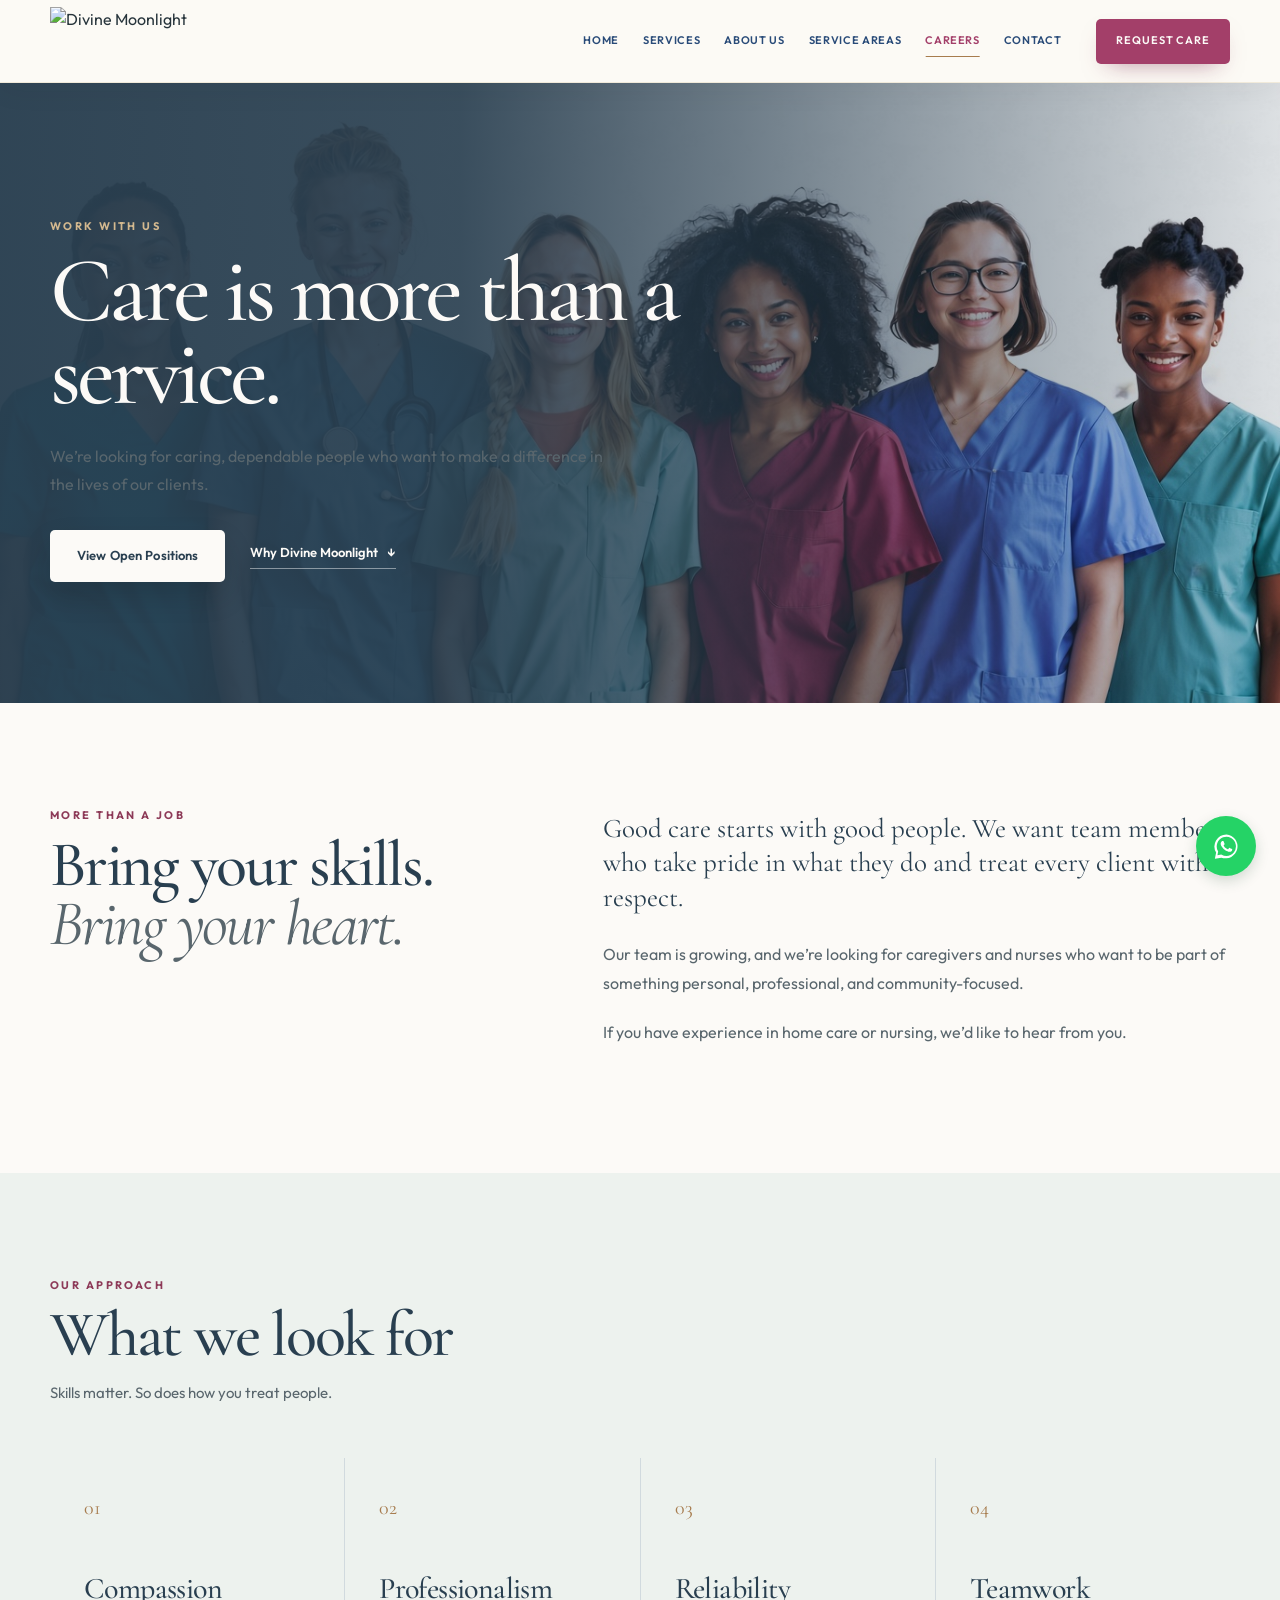
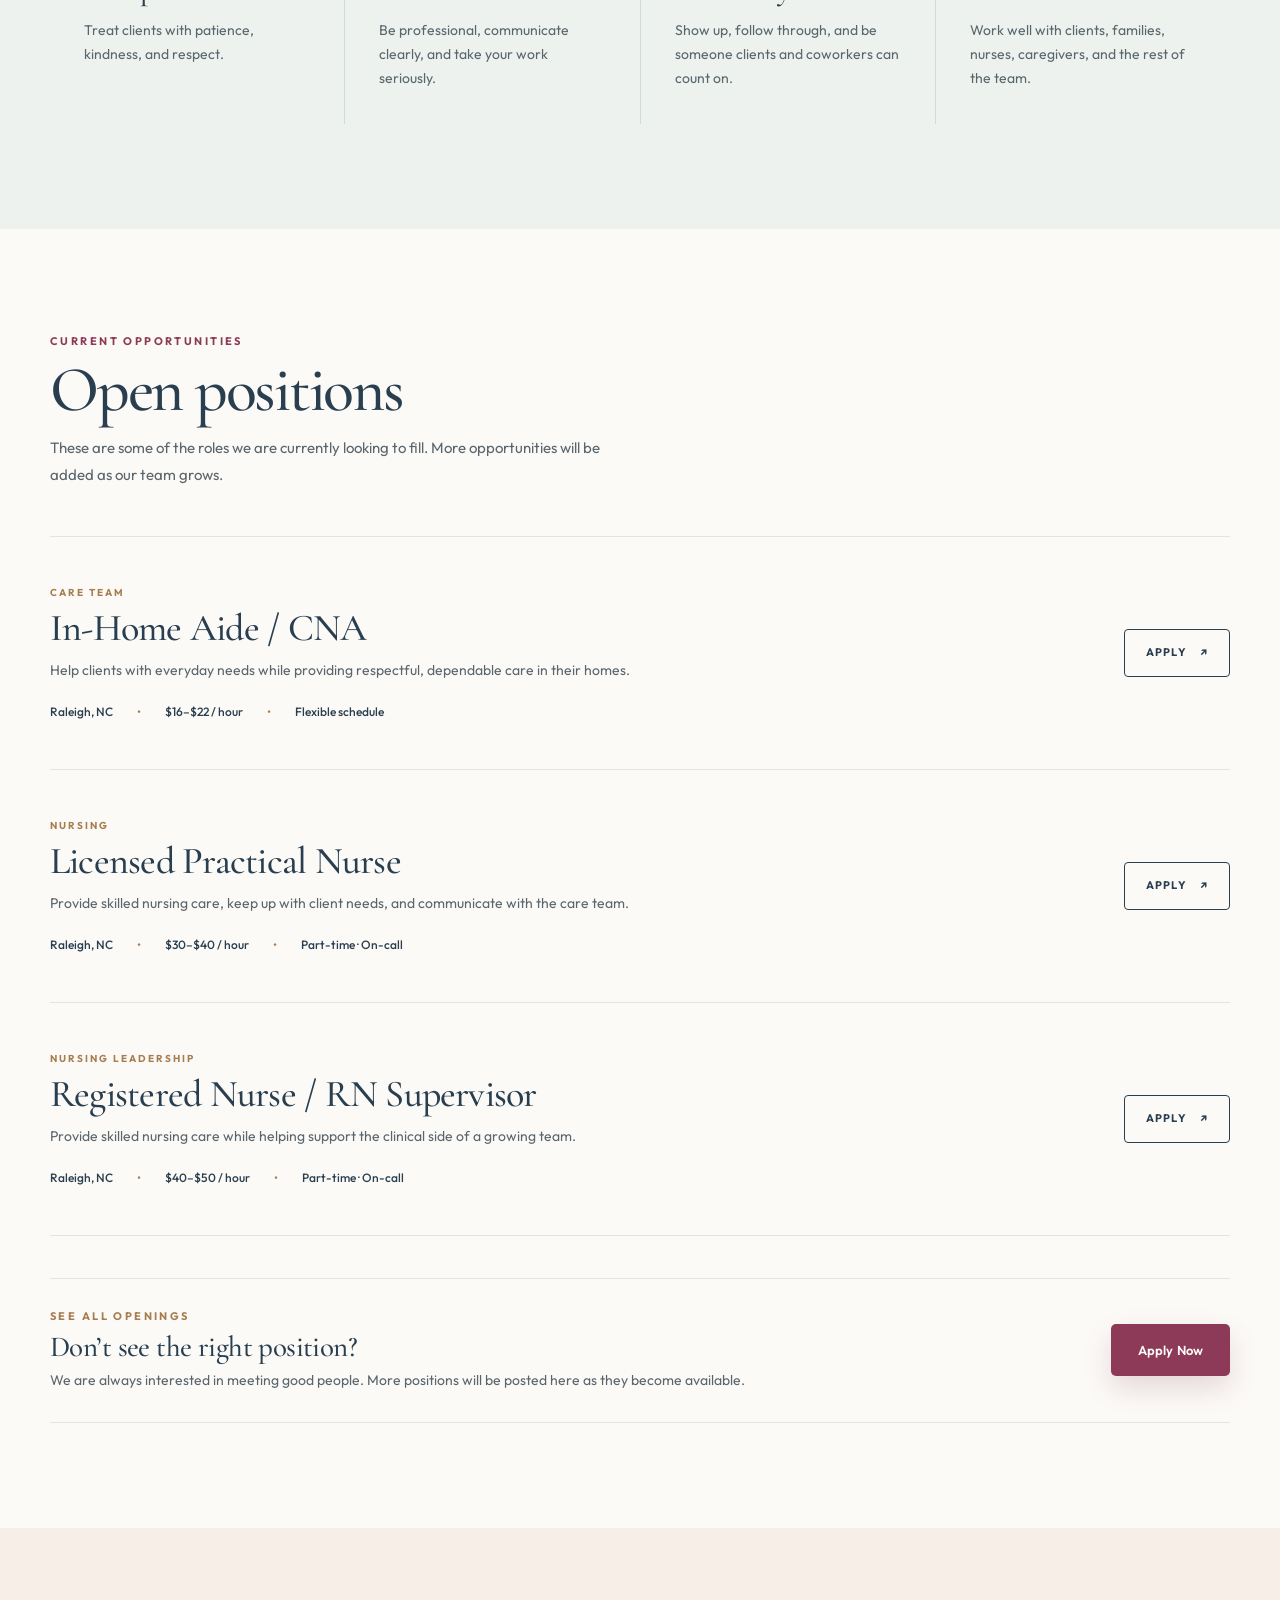
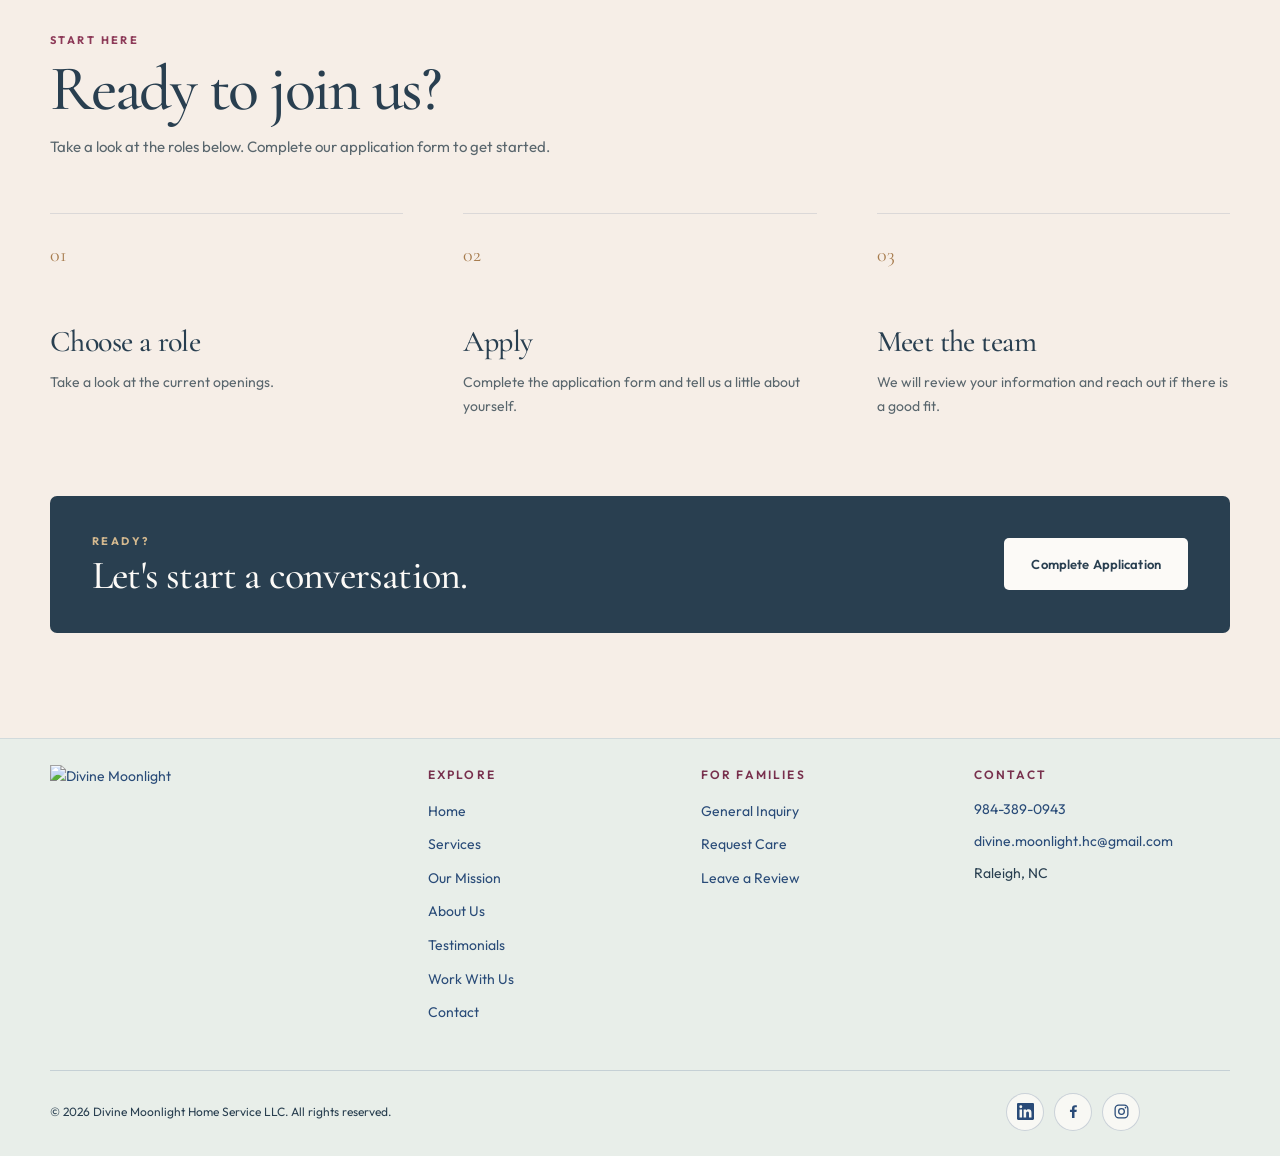
==== commit 11129c0d: "Refresh careers stylesheet cache after palette alignment" ====
--- a/careers.html
+++ b/careers.html
@@ -8,7 +8,7 @@
   <meta name="theme-color" content="#FCFAF7">
   <link rel="icon" href="favicon.svg">
   <link rel="stylesheet" href="styles.css?v=20261015-3">
-  <link rel="stylesheet" href="careers.css?v=20261015-3">
+  <link rel="stylesheet" href="careers.css?v=20261015-4">
   </head>
 <body class="careers-page">
   <a class="skip" href="#main-content">Skip to main content</a>
--- a/careers.css
+++ b/careers.css
@@ -110,10 +110,10 @@
   z-index: -1;
   background:
     linear-gradient(90deg,
-      rgba(30, 55, 47, .97) 0%,
-      rgba(30, 55, 47, .92) 36%,
-      rgba(30, 55, 47, .68) 58%,
-      rgba(30, 55, 47, .16) 100%);
+      rgba(41, 63, 80, .97) 0%,
+      rgba(41, 63, 80, .92) 36%,
+      rgba(41, 63, 80, .68) 58%,
+      rgba(41, 63, 80, .16) 100%);
 }
 
 .careers-hero-content {
@@ -478,10 +478,10 @@
   z-index: -1;
   background:
     linear-gradient(90deg,
-      rgba(30,55,47,.96) 0%,
-      rgba(30,55,47,.84) 43%,
-      rgba(30,55,47,.34) 72%,
-      rgba(30,55,47,.08) 100%);
+      rgba(41,63,80,.96) 0%,
+      rgba(41,63,80,.84) 43%,
+      rgba(41,63,80,.34) 72%,
+      rgba(41,63,80,.08) 100%);
 }
 
 .careers-feature-content {
@@ -585,9 +585,9 @@
   .careers-hero-overlay {
     background:
       linear-gradient(180deg,
-        rgba(30,55,47,.22) 0%,
-        rgba(30,55,47,.72) 50%,
-        rgba(30,55,47,.96) 100%);
+        rgba(41,63,80,.22) 0%,
+        rgba(41,63,80,.72) 50%,
+        rgba(41,63,80,.96) 100%);
   }
 
   .careers-intro-grid {
@@ -726,9 +726,9 @@
   .careers-feature-overlay {
     background:
       linear-gradient(180deg,
-        rgba(30,55,47,.26) 0%,
-        rgba(30,55,47,.74) 50%,
-        rgba(30,55,47,.97) 100%);
+        rgba(41,63,80,.26) 0%,
+        rgba(41,63,80,.74) 50%,
+        rgba(41,63,80,.97) 100%);
   }
 
   .careers-feature-content {
